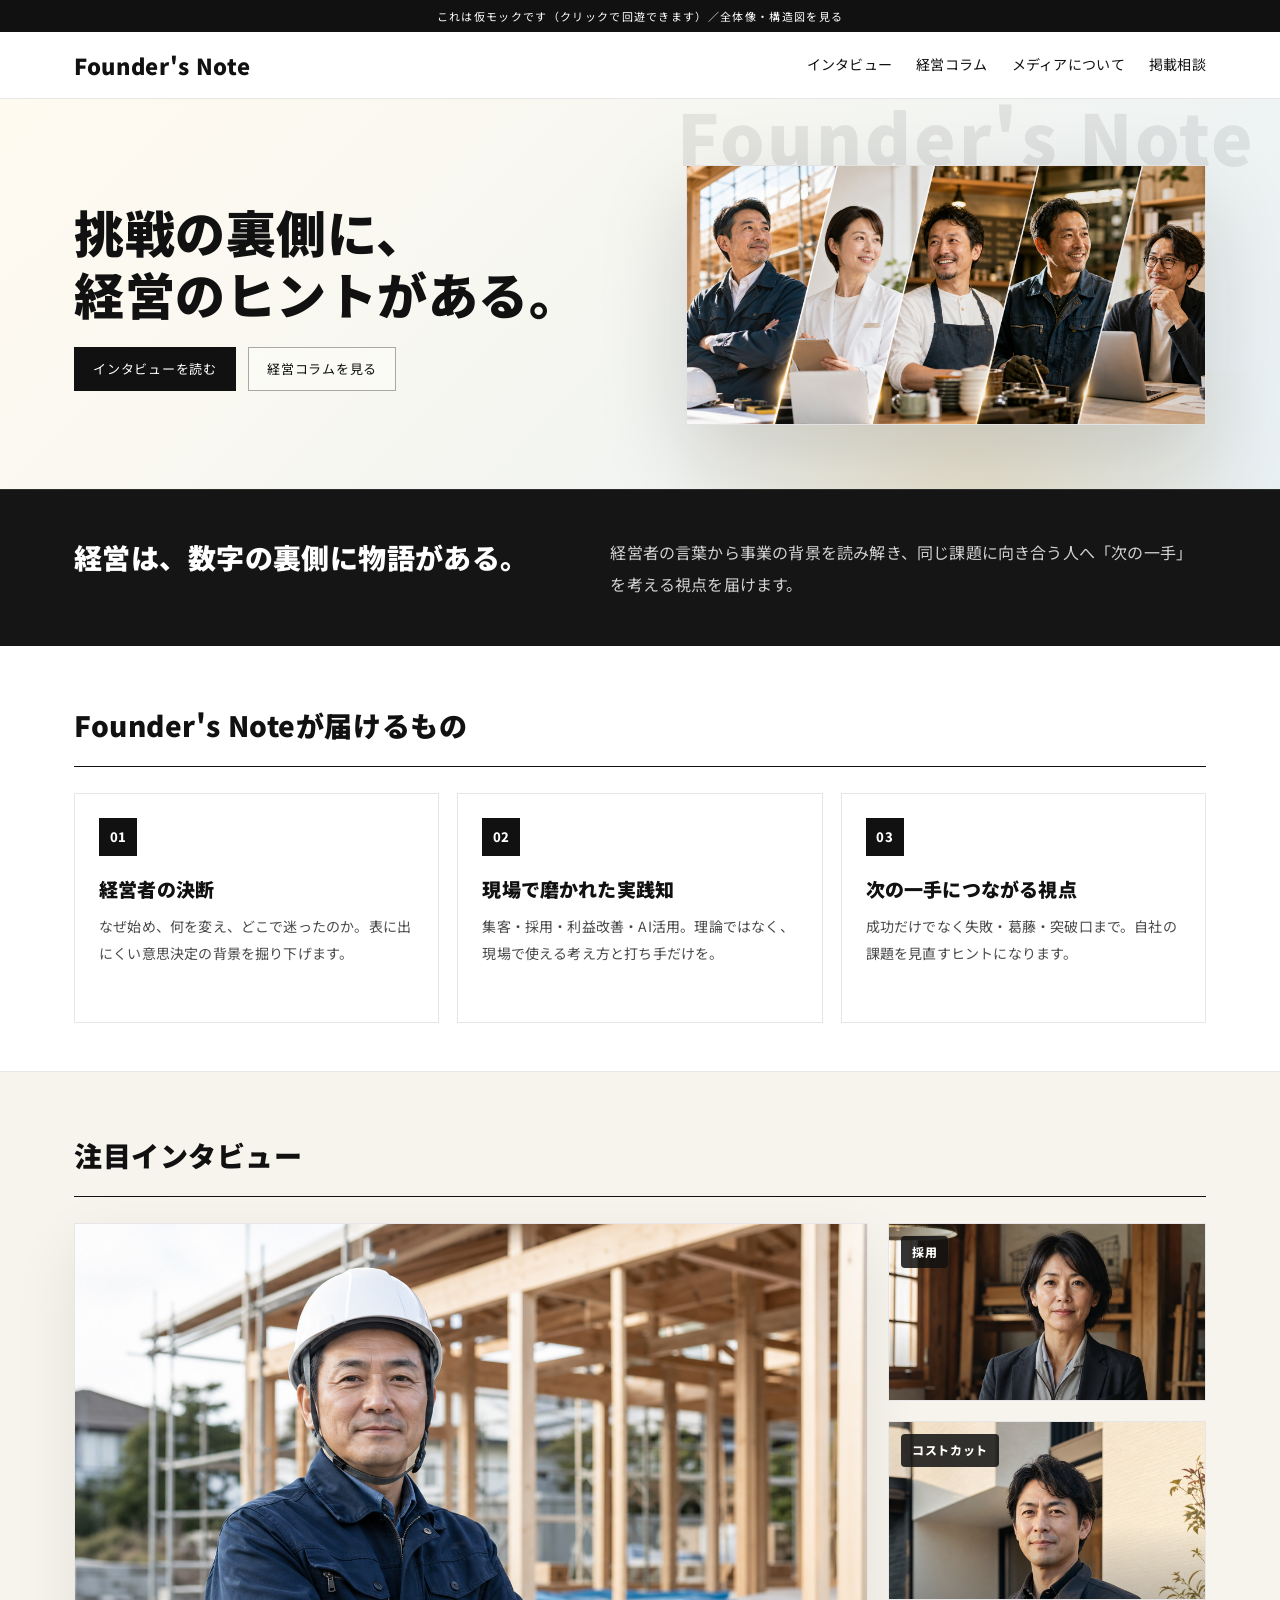
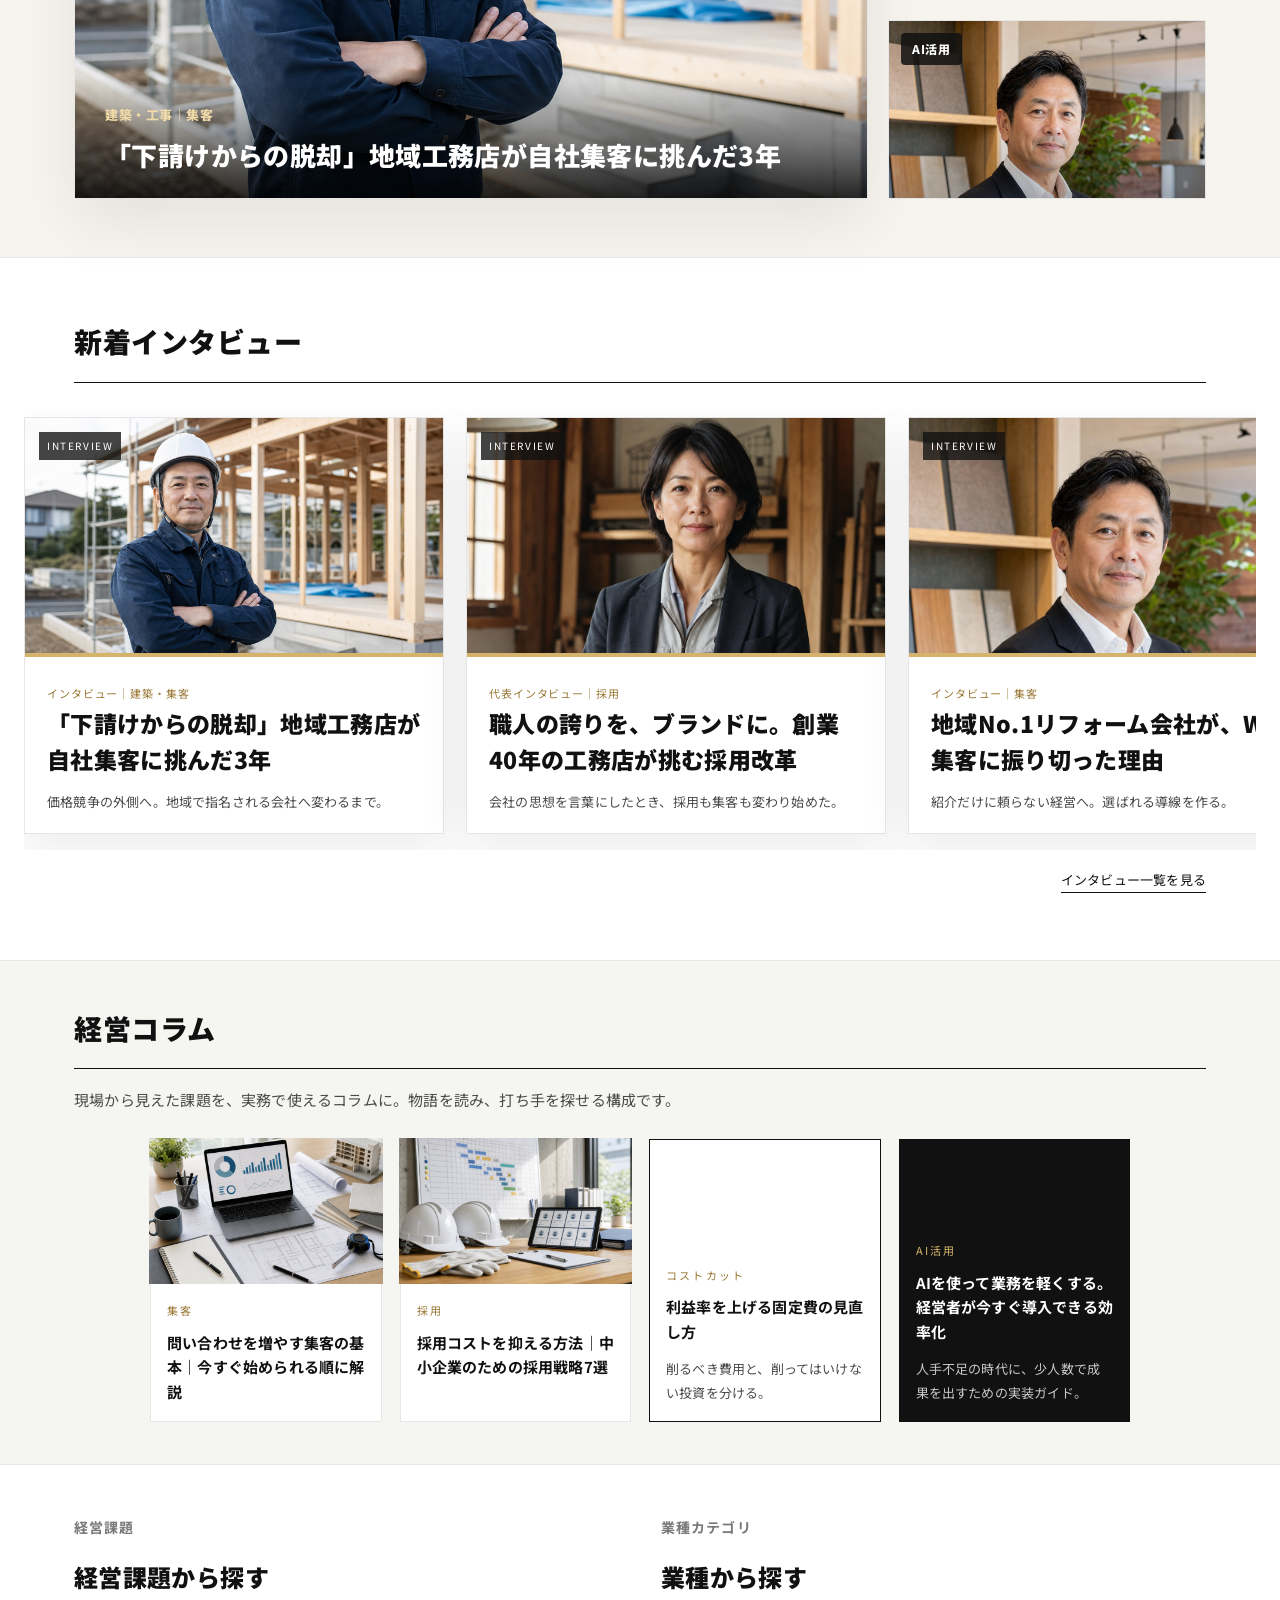
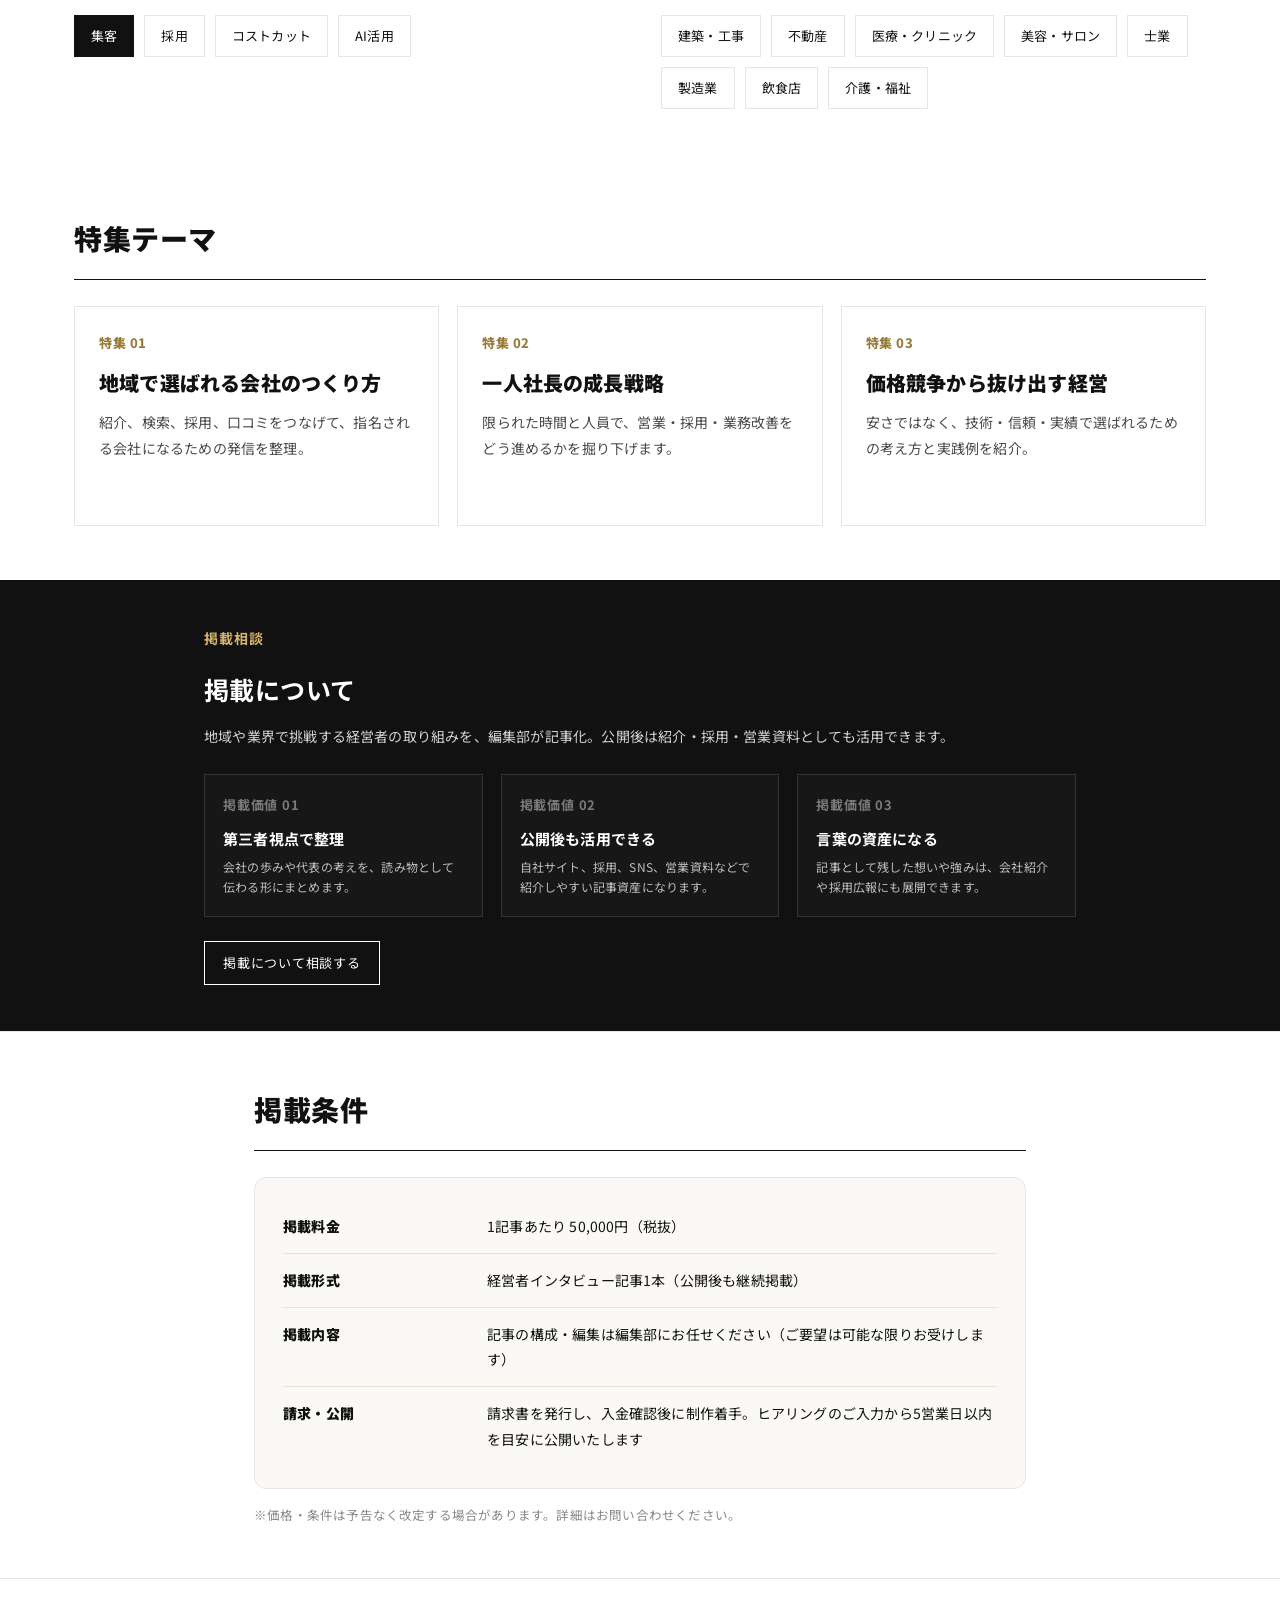
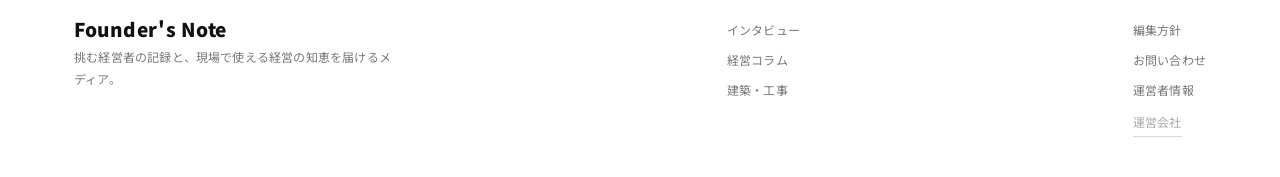
==== index.html @ 9c91f3ee "ヒーロー: 破綻しない安定サイズに調整（画像520px/見出し50px・2行固定・はみ出しなし） Co-Authored-By: Claude Opus 4.8 <noreply@anthropic." ====
﻿<!DOCTYPE html>
<html lang="ja">
<head>
<meta charset="UTF-8">
<meta name="viewport" content="width=device-width, initial-scale=1.0">
<title>Founder's Note｜挑む経営者の記録と、次の一手</title>
<link rel="stylesheet" href="style.css">
<link rel="preconnect" href="https://fonts.googleapis.com">
<link rel="preconnect" href="https://fonts.gstatic.com" crossorigin>
<link href="https://fonts.googleapis.com/css2?family=Noto+Sans+JP:wght@400;500;700;900&display=swap" rel="stylesheet">
<style>
/* === 2026-07 トップページ リニューアル：モダンゴシック化 === */
body{font-family:"Noto Sans JP","Hiragino Kaku Gothic ProN","Yu Gothic",Meiryo,sans-serif;letter-spacing:.012em}
.serif{font-family:"Noto Sans JP","Hiragino Kaku Gothic ProN",sans-serif !important;font-weight:900;letter-spacing:.015em}
.mag-hero:before{font-family:"Noto Sans JP",sans-serif;font-weight:900;left:auto;right:24px;top:2px;font-size:70px;color:rgba(17,17,17,.08)}
.hero-visual{min-height:0;aspect-ratio:2/1}
.hero-visual img{min-height:0;object-position:center center}
.mag-hero h1{font-weight:900;letter-spacing:.01em;word-break:keep-all;overflow-wrap:normal;line-break:strict}
@media(min-width:1081px){.mag-hero-grid{grid-template-columns:1.05fr .95fr;gap:38px;align-items:center}.mag-hero h1{font-size:50px}}
@media(max-width:1080px){.mag-hero-grid{grid-template-columns:1fr}.mag-hero h1{font-size:50px}}
@media(max-width:520px){.mag-hero h1{font-size:30px;max-width:none}}
.mag-hero-copy p{font-size:16px;line-height:1.9;max-width:540px}
.hero-quote{font-weight:700;font-size:20px}
.issue{font-weight:700;letter-spacing:.02em}
.sec-head.sharp h2{letter-spacing:.02em}
.value-card h3,.feature-main-card h3,.theme-grid h3,.mission-band h2{font-weight:900}
/* 新ロゴ（インライン・ゴシック） */
.fn-logo{display:flex;align-items:center;gap:11px;letter-spacing:0}
.fn-mark{display:inline-flex;align-items:center;justify-content:center;width:40px;height:40px;background:#111;color:#fff;font-weight:900;font-size:16px;letter-spacing:.02em;border-radius:10px}
.fn-word{font-weight:900;font-size:22px;letter-spacing:.03em;color:#111;line-height:1;white-space:nowrap}
.fn-word i{color:#c99a3a;font-style:normal}
.footer-logo .fn-mark{width:34px;height:34px;font-size:14px}
.footer-logo .fn-word{font-size:19px}
/* === 注目インタビュー：メイン（左・横長大）＋サムネ3枚（右・横長縦積み） === */
.feature-showcase{display:grid;grid-template-columns:2fr .8fr;gap:20px;align-items:stretch}
.feature-main-card{position:relative;display:block;grid-template-columns:none;height:auto;min-height:0;overflow:hidden;background:#000}
.feature-main-card img{position:absolute;inset:0;width:100%;height:100%;object-fit:cover;object-position:center 26%;transition:transform .4s}
.feature-main-card:hover img{transform:scale(1.03)}
.feature-main-card div{position:absolute;left:0;right:0;bottom:0;top:auto;display:block;padding:24px 30px;background:linear-gradient(180deg,rgba(0,0,0,0),rgba(0,0,0,.82));z-index:1}
.feature-main-card span{display:block;color:#f0d9a8;margin-bottom:8px}
.feature-main-card h3{color:#fff;font-size:26px;line-height:1.5;margin:0}
.feature-side{display:flex;flex-direction:column;gap:20px;height:auto;margin-top:0}
.feature-side a.side-thumb{position:relative;display:block;padding:0;min-height:0;aspect-ratio:16/9;background:#000;border:1px solid var(--line);overflow:hidden}
.feature-side a.side-thumb img{position:absolute;inset:0;width:100%;height:100%;object-fit:cover;object-position:center 14%;display:block;transition:transform .4s}
.feature-side a.side-thumb:hover img{transform:scale(1.05)}
.feature-side a.side-thumb span{position:absolute;left:12px;top:12px;margin:0;background:rgba(17,17,17,.85);color:#fff;font-size:12px;letter-spacing:.05em;padding:5px 11px;border-radius:4px;z-index:1}
.feature-side a.side-thumb:after{content:"";position:absolute;inset:0;background:linear-gradient(180deg,rgba(0,0,0,0) 58%,rgba(0,0,0,.24))}
@media(max-width:820px){
 .feature-showcase{grid-template-columns:1fr;gap:16px}
 .feature-main-card{aspect-ratio:16/9}
 .feature-side{flex-direction:row}
 .feature-side a.side-thumb{flex:1}
}
@media(max-width:520px){
 .feature-side{flex-direction:column}
}
/* 掲載条件セクション */
.terms-section{background:#fff;border-top:1px solid var(--line);padding:52px 0}
.terms-section .wrap{max-width:820px}
.terms-box{border:1px solid var(--line);background:#faf9f6;border-radius:12px;padding:22px 28px}
.terms-box ul{margin:0;padding:0;list-style:none}
.terms-box li{display:grid;grid-template-columns:190px 1fr;gap:14px;padding:14px 0;border-bottom:1px solid #eae4d8;font-size:14px;line-height:1.8}
.terms-box li:last-child{border-bottom:0}
.terms-box li b{font-weight:900}
.terms-note{font-size:12.5px;color:#888;margin-top:14px}
@media(max-width:560px){.terms-box li{grid-template-columns:1fr;gap:2px}}
</style>
</head>
<body>
<a class="mock-flag" href="overview.html">これは仮モックです（クリックで回遊できます）／全体像・構造図を見る</a>
<header class="site editorial-header"><div class="wrap nav">
  <a class="logo brand-logo fn-logo" href="index.html"><span class="fn-word">Founder's&nbsp;Note</span></a>
  <nav class="menu">
    <a href="interview.html">インタビュー</a>
    <a href="column.html">経営コラム</a>
    <a href="#mission">メディアについて</a>
    <a href="#cta">掲載相談</a>
  </nav>
</div></header>

<main>
  <section class="mag-hero">
    <div class="wrap mag-hero-grid">
      <div class="mag-hero-copy">
        <h1 class="serif">挑戦の裏側に、<br>経営のヒントがある。</h1>
        <div class="hero-actions">
          <a class="btn fill" href="interview.html">インタビューを読む</a>
          <a class="btn ghost" href="column.html">経営コラムを見る</a>
        </div>
      </div>
      <div class="hero-visual">
        <img src="assets/hero-owners-collage.png" alt="複数の中小企業経営者と働く人が並ぶファーストビュー">
      </div>
    </div>
  </section>

  <section class="mission-band" id="mission">
    <div class="wrap mission-grid">
      <div>
        <h2 class="serif">経営は、数字の裏側に物語がある。</h2>
      </div>
      <p>経営者の言葉から事業の背景を読み解き、同じ課題に向き合う人へ「次の一手」を考える視点を届けます。</p>
    </div>
  </section>

  <section class="editorial-values-section"><div class="wrap">
    <div class="sec-head sharp"><h2 class="serif">Founder's Noteが届けるもの</h2></div>
    <div class="value-grid">
      <div class="value-card">
        <span>01</span>
        <h3>経営者の決断</h3>
        <p>なぜ始め、何を変え、どこで迷ったのか。表に出にくい意思決定の背景を掘り下げます。</p>
      </div>
      <div class="value-card">
        <span>02</span>
        <h3>現場で磨かれた実践知</h3>
        <p>集客・採用・利益改善・AI活用。理論ではなく、現場で使える考え方と打ち手だけを。</p>
      </div>
      <div class="value-card">
        <span>03</span>
        <h3>次の一手につながる視点</h3>
        <p>成功だけでなく失敗・葛藤・突破口まで。自社の課題を見直すヒントになります。</p>
      </div>
    </div>
  </div></section>

  <section class="feature-section"><div class="wrap">
    <div class="sec-head sharp"><h2 class="serif">注目インタビュー</h2></div>
    <div class="feature-showcase">
      <a class="feature-main-card" href="interview.html">
        <img src="assets/hero-construction-owner.png" alt="建築会社の経営者インタビュー">
        <div>
          <span>建築・工事｜集客</span>
          <h3 class="serif">「下請けからの脱却」地域工務店が自社集客に挑んだ3年</h3>
        </div>
      </a>
      <div class="feature-side">
        <a class="side-thumb" href="interview.html"><img src="assets/interview-builder-owner.png" alt="採用インタビュー"><span>採用</span></a>
        <a class="side-thumb" href="interview.html"><img src="assets/interview-paint-owner.png" alt="コストカットインタビュー"><span>コストカット</span></a>
        <a class="side-thumb" href="interview.html"><img src="assets/interview-renovation-owner.png" alt="AI活用インタビュー"><span>AI活用</span></a>
      </div>
    </div>
  </div></section>

  <section class="interview-slider-section"><div class="wrap">
    <div class="sec-head sharp"><h2 class="serif">新着インタビュー</h2></div>
    <div class="interview-marquee" aria-label="経営者インタビューの自動スライダー">
      <div class="interview-track">
        <a class="interview-slide" href="interview.html">
          <img src="assets/hero-construction-owner.png" alt="建設会社経営者のポートレート">
          <div><span>インタビュー｜建築・集客</span><h3 class="serif">「下請けからの脱却」地域工務店が自社集客に挑んだ3年</h3><p>価格競争の外側へ。地域で指名される会社へ変わるまで。</p></div>
        </a>
        <a class="interview-slide" href="interview.html">
          <img src="assets/interview-builder-owner.png" alt="工務店経営者のポートレート">
          <div><span>代表インタビュー｜採用</span><h3 class="serif">職人の誇りを、ブランドに。創業40年の工務店が挑む採用改革</h3><p>会社の思想を言葉にしたとき、採用も集客も変わり始めた。</p></div>
        </a>
        <a class="interview-slide" href="interview.html">
          <img src="assets/interview-renovation-owner.png" alt="リフォーム会社経営者のポートレート">
          <div><span>インタビュー｜集客</span><h3 class="serif">地域No.1リフォーム会社が、Web集客に振り切った理由</h3><p>紹介だけに頼らない経営へ。選ばれる導線を作る。</p></div>
        </a>
        <a class="interview-slide" href="interview.html">
          <img src="assets/interview-paint-owner.png" alt="塗装会社経営者のポートレート">
          <div><span>代表インタビュー｜コストカット</span><h3 class="serif">「価格競争から降りる」塗装会社の高単価戦略</h3><p>安さではなく、信頼と技術で選ばれる会社へ。</p></div>
        </a>
        <a class="interview-slide" href="interview.html">
          <img src="assets/hero-construction-owner.png" alt="建設会社経営者のポートレート">
          <div><span>インタビュー｜建築・集客</span><h3 class="serif">「下請けからの脱却」地域工務店が自社集客に挑んだ3年</h3><p>価格競争の外側へ。地域で指名される会社へ変わるまで。</p></div>
        </a>
        <a class="interview-slide" href="interview.html">
          <img src="assets/interview-builder-owner.png" alt="工務店経営者のポートレート">
          <div><span>代表インタビュー｜採用</span><h3 class="serif">職人の誇りを、ブランドに。創業40年の工務店が挑む採用改革</h3><p>会社の思想を言葉にしたとき、採用も集客も変わり始めた。</p></div>
        </a>
        <a class="interview-slide" href="interview.html">
          <img src="assets/interview-renovation-owner.png" alt="リフォーム会社経営者のポートレート">
          <div><span>インタビュー｜集客</span><h3 class="serif">地域No.1リフォーム会社が、Web集客に振り切った理由</h3><p>紹介だけに頼らない経営へ。選ばれる導線を作る。</p></div>
        </a>
        <a class="interview-slide" href="interview.html">
          <img src="assets/interview-paint-owner.png" alt="塗装会社経営者のポートレート">
          <div><span>代表インタビュー｜コストカット</span><h3 class="serif">「価格競争から降りる」塗装会社の高単価戦略</h3><p>安さではなく、信頼と技術で選ばれる会社へ。</p></div>
        </a>
      </div>
    </div>
    <div class="slider-note"><a href="category-kenchiku.html">インタビュー一覧を見る</a></div>
  </div></section>

  <section class="knowledge-section"><div class="wrap">
    <div class="sec-head sharp"><h2 class="serif">経営コラム</h2></div>
    <p class="section-lead">現場から見えた課題を、実務で使えるコラムに。物語を読み、打ち手を探せる構成です。</p>
    <div class="knowledge-grid compact">
      <a class="knowledge-card" href="category-shukyaku.html">
        <div class="ph light"><img src="assets/thumb-marketing-strategy.png" alt="集客戦略を整理するデスク風景"></div>
        <span>集客</span>
        <h3>問い合わせを増やす集客の基本｜今すぐ始められる順に解説</h3>
      </a>
      <a class="knowledge-card" href="category-saiyo.html">
        <div class="ph light"><img src="assets/thumb-recruitment.png" alt="採用計画を示す資料"></div>
        <span>採用</span>
        <h3>採用コストを抑える方法｜中小企業のための採用戦略7選</h3>
      </a>
      <a class="knowledge-card outline" href="category-costcut.html">
        <span>コストカット</span>
        <h3>利益率を上げる固定費の見直し方</h3>
        <p>削るべき費用と、削ってはいけない投資を分ける。</p>
      </a>
      <a class="knowledge-card dark" href="category-ai.html">
        <span>AI活用</span>
        <h3>AIを使って業務を軽くする。経営者が今すぐ導入できる効率化</h3>
        <p>人手不足の時代に、少人数で成果を出すための実装ガイド。</p>
      </a>
    </div>
  </div></section>

  <section class="directory-section"><div class="wrap directory-grid">
    <div>
      <div class="kicker">経営課題</div>
      <h2 class="serif">経営課題から探す</h2>
      <div class="cats editorial-cats">
        <a class="on" href="category-shukyaku.html">集客</a>
        <a href="category-saiyo.html">採用</a>
        <a href="category-costcut.html">コストカット</a>
        <a href="category-ai.html">AI活用</a>
      </div>
    </div>
    <div>
      <div class="kicker">業種カテゴリ</div>
      <h2 class="serif">業種から探す</h2>
      <div class="cats editorial-cats">
        <a href="category-kenchiku.html">建築・工事</a>
        <a href="index.html">不動産</a>
        <a href="index.html">医療・クリニック</a>
        <a href="index.html">美容・サロン</a>
        <a href="index.html">士業</a>
        <a href="index.html">製造業</a>
        <a href="index.html">飲食店</a>
        <a href="index.html">介護・福祉</a>
      </div>
    </div>
  </div></section>

  <section class="latest-section"><div class="wrap">
    <div class="sec-head sharp"><h2 class="serif">特集テーマ</h2></div>
    <div class="theme-grid">
      <a href="column.html"><span>特集 01</span><h3>地域で選ばれる会社のつくり方</h3><p>紹介、検索、採用、口コミをつなげて、指名される会社になるための発信を整理。</p></a>
      <a href="column.html"><span>特集 02</span><h3>一人社長の成長戦略</h3><p>限られた時間と人員で、営業・採用・業務改善をどう進めるかを掘り下げます。</p></a>
      <a href="column.html"><span>特集 03</span><h3>価格競争から抜け出す経営</h3><p>安さではなく、技術・信頼・実績で選ばれるための考え方と実践例を紹介。</p></a>
    </div>
  </div></section>

  <section class="cta editorial-cta elevated" id="cta"><div class="wrap">
    <div class="kicker">掲載相談</div>
    <h3 class="serif">掲載について</h3>
    <p>地域や業界で挑戦する経営者の取り組みを、編集部が記事化。公開後は紹介・採用・営業資料としても活用できます。</p>
    <div class="merits">
      <div class="merit"><div class="n">掲載価値 01</div><div class="h">第三者視点で整理</div><div class="d">会社の歩みや代表の考えを、読み物として伝わる形にまとめます。</div></div>
      <div class="merit"><div class="n">掲載価値 02</div><div class="h">公開後も活用できる</div><div class="d">自社サイト、採用、SNS、営業資料などで紹介しやすい記事資産になります。</div></div>
      <div class="merit"><div class="n">掲載価値 03</div><div class="h">言葉の資産になる</div><div class="d">記事として残した想いや強みは、会社紹介や採用広報にも展開できます。</div></div>
    </div>
    <a class="btn" href="#">掲載について相談する</a>
  </div></section>

  <section class="terms-section"><div class="wrap">
    <div class="sec-head sharp"><h2 class="serif">掲載条件</h2></div>
    <div class="terms-box"><ul>
      <li><b>掲載料金</b><span>1記事あたり 50,000円（税抜）</span></li>
      <li><b>掲載形式</b><span>経営者インタビュー記事1本（公開後も継続掲載）</span></li>
      <li><b>掲載内容</b><span>記事の構成・編集は編集部にお任せください（ご要望は可能な限りお受けします）</span></li>
      <li><b>請求・公開</b><span>請求書を発行し、入金確認後に制作着手。ヒアリングのご入力から5営業日以内を目安に公開いたします</span></li>
    </ul></div>
    <p class="terms-note">※価格・条件は予告なく改定する場合があります。詳細はお問い合わせください。</p>
  </div></section>
</main>

<footer class="site"><div class="wrap foot">
  <div><div class="footer-logo fn-logo"><span class="fn-word">Founder's&nbsp;Note</span></div>
    <p style="margin-top:8px;max-width:320px">挑む経営者の記録と、現場で使える経営の知恵を届けるメディア。</p></div>
  <div><a href="interview.html">インタビュー</a><a href="column.html">経営コラム</a><a href="category-kenchiku.html">建築・工事</a></div>
  <div><a href="#">編集方針</a><a href="contact.html">お問い合わせ</a><a href="operator.html">運営者情報</a>
    <details class="operator"><summary>運営会社</summary><p>株式会社プロパゲート</p></details></div>
</div></footer>
</body>
</html>
---- style.css ----
﻿@import url('https://fonts.googleapis.com/css2?family=Noto+Sans+JP:wght@400;500;700;900&display=swap');
:root{
  --ink:#111111; --sub:#4a4a4a; --gray:#7a7a7a; --line:#e6e6e6;
  --paper:#ffffff; --soft:#f6f6f4; --dark:#0e0e0e; --max:1180px;
}
*{box-sizing:border-box;margin:0;padding:0}
html{scroll-behavior:smooth}
body{font-family:"Noto Sans JP",-apple-system,"Hiragino Kaku Gothic ProN","Yu Gothic",Meiryo,sans-serif;color:var(--ink);background:var(--paper);line-height:1.85;font-size:16px;-webkit-font-smoothing:antialiased;overflow-x:hidden}
.serif{font-family:"Noto Sans JP","Hiragino Kaku Gothic ProN","Yu Gothic",sans-serif;font-weight:900;letter-spacing:.01em}
h1,h2,h3,p,b{overflow-wrap:break-word;word-break:normal;line-break:strict}
a{color:inherit;text-decoration:none}
img{max-width:100%}
.sp-br{display:none}
.wrap{max-width:var(--max);margin:0 auto;padding:0 24px}

.mock-flag{display:block;background:#111;color:#fff;font-size:11px;letter-spacing:.12em;padding:6px 14px;text-align:center}
.mock-flag:hover{background:#000}

header.site{border-bottom:1px solid var(--line);position:sticky;top:0;background:rgba(255,255,255,.96);backdrop-filter:blur(6px);z-index:50}
.nav{display:flex;align-items:center;justify-content:space-between;height:66px}
.logo{font-weight:800;font-size:22px;letter-spacing:.04em}
.logo small{display:block;font-size:11px;letter-spacing:.12em;color:var(--gray);font-weight:500;margin-top:1px}
.brand-logo{display:flex;flex-direction:row;align-items:center;gap:12px;letter-spacing:0}
.brand-logo img{display:block;width:260px;height:54px;object-fit:contain;object-position:left center;background:#fff}
.footer-logo img{display:block;width:220px;height:auto;object-fit:contain;background:#fff;margin-bottom:8px}
.fn-logo{display:flex;align-items:center;gap:11px;letter-spacing:0}
.fn-word{font-weight:900;font-size:22px;letter-spacing:.03em;color:#111;line-height:1;white-space:nowrap}
.footer-logo.fn-logo{margin-bottom:8px}
.footer-logo .fn-word{font-size:19px}
.operator{margin-top:10px;color:#aaa}
.operator summary{cursor:pointer;list-style:none;border-bottom:1px solid rgba(170,170,170,.45);display:inline-block;padding-bottom:2px}
.operator summary::-webkit-details-marker{display:none}
.operator p{margin-top:8px;color:#aaa}
.menu{display:flex;gap:24px;font-size:14px;letter-spacing:.02em}
.menu a:hover{color:var(--gray)}
.btn{display:inline-block;border:1px solid var(--ink);padding:9px 18px;font-size:13px;letter-spacing:.06em;transition:.2s;cursor:pointer}
.btn:hover{background:var(--ink);color:#fff}
.btn.fill{background:var(--ink);color:#fff}
.btn.fill:hover{background:#000}

.ph{position:relative;background:linear-gradient(135deg,#2a2a2a,#070707);color:#cfcfcf;display:flex;align-items:center;justify-content:center;font-size:12px;letter-spacing:.2em;overflow:hidden}
.ph.light{background:linear-gradient(135deg,#eceae6,#d6d4cf);color:#8a8a8a}
.ph img{width:100%;height:100%;display:block;object-fit:cover;filter:saturate(.96) contrast(1.02);transition:transform .35s ease,filter .35s ease}
.iv-card:hover .ph img,.col-row:hover .ph img{transform:scale(1.035);filter:saturate(1.02) contrast(1.04)}
.hero-photo:after,.category-photo:after{content:"";position:absolute;inset:0;background:linear-gradient(180deg,rgba(0,0,0,0) 56%,rgba(0,0,0,.16))}
.ph span{opacity:.75;padding:8px;text-align:center}

.hero{padding:48px 0 26px}
.hero .lead{display:grid;grid-template-columns:1.15fr .85fr;gap:38px;align-items:center}
.hero .ph{aspect-ratio:16/10;width:100%}
.kicker{font-size:14px;letter-spacing:.08em;color:var(--gray);margin-bottom:14px;font-weight:700}
.hero h1{font-size:33px;line-height:1.5;font-weight:700;margin:10px 0 16px}
.hero .meta{font-size:13px;color:var(--sub);letter-spacing:.05em}

section{padding:42px 0}
.sec-head{display:flex;align-items:baseline;justify-content:space-between;border-bottom:2px solid var(--ink);padding-bottom:10px;margin-bottom:26px}
.sec-head h2{font-size:22px;letter-spacing:.1em}
.sec-head .en{font-size:14px;letter-spacing:.04em;color:var(--gray);font-weight:700}
.tag{display:inline-block;font-size:11px;letter-spacing:.14em;border:1px solid var(--ink);padding:3px 10px}
.tag.iv{background:var(--ink);color:#fff}

.iv-grid{display:grid;grid-template-columns:repeat(3,1fr);gap:24px}
.iv-card .ph{aspect-ratio:3/4}
.iv-card .t{font-size:17px;line-height:1.55;margin:14px 0 8px;font-weight:700}
.iv-card .c{font-size:12px;color:var(--gray);letter-spacing:.05em}

.col-list{display:flex;flex-direction:column;border-top:1px solid var(--line)}
.col-row{display:grid;grid-template-columns:128px 1fr auto;gap:20px;align-items:center;padding:17px 0;border-bottom:1px solid var(--line)}
.col-row:hover{background:var(--soft)}
.col-row .ph{aspect-ratio:16/10}
.col-row .t{font-size:16px;font-weight:600;line-height:1.55}
.col-row .m{font-size:12px;color:var(--gray);margin-top:5px}
.col-row .rt{font-size:12px;color:var(--gray);white-space:nowrap}

.cats{display:flex;gap:10px;flex-wrap:wrap}
.cats a{border:1px solid var(--line);padding:8px 16px;font-size:13px}
.cats a.on,.cats a:hover{background:var(--ink);color:#fff;border-color:var(--ink)}

.category-hero{padding:40px 0 18px}
.category-lead{display:grid;grid-template-columns:.9fr 1.1fr;gap:36px;align-items:center}
.category-lead h1{font-size:34px;line-height:1.35}
.category-lead p{color:var(--sub);font-size:14px;margin:8px 0 18px;max-width:520px}
.category-photo{aspect-ratio:16/8.5}

.cta{background:var(--dark);color:#fff;padding:56px 0;text-align:center}
.cta h3{font-size:27px;margin-bottom:14px;font-weight:700}
.cta p{color:#c7c7c7;font-size:14px;margin-bottom:26px}
.cta .btn{border-color:#fff;color:#fff}
.cta .btn:hover{background:#fff;color:#111}
.merits{display:grid;grid-template-columns:repeat(3,1fr);gap:18px;max-width:840px;margin:0 auto 28px;text-align:left}
.merit{border:1px solid #333;padding:18px}
.merit .n{font-size:13px;letter-spacing:.06em;color:#9a9a9a;font-weight:700}
.merit .h{font-size:15px;font-weight:700;margin:8px 0 4px}
.merit .d{font-size:12px;color:#bdbdbd;line-height:1.7}
.editorial-cta{background:var(--soft);color:var(--ink);text-align:left;border-top:1px solid var(--line);border-bottom:1px solid var(--line);padding:46px 0}
.editorial-cta .wrap{max-width:920px}
.editorial-cta .kicker{color:var(--gray)}
.editorial-cta h3{font-size:25px;margin-bottom:12px}
.editorial-cta p{color:var(--sub);max-width:760px;margin-bottom:24px}
.editorial-cta .btn{border-color:var(--ink);color:var(--ink)}
.editorial-cta .btn:hover{background:var(--ink);color:#fff}
.editorial-cta .merits{max-width:none;margin:0 0 24px}
.editorial-cta .merit{background:#fff;border-color:var(--line)}
.editorial-cta .merit .n{color:var(--gray)}
.editorial-cta .merit .d{color:var(--sub)}

.article{max-width:960px;margin:0 auto;padding:42px 24px}
.article .crumbs{font-size:12px;color:var(--gray);margin-bottom:14px}
.article .hero-img{aspect-ratio:16/9;margin:22px 0}
.article h1{font-size:28px;line-height:1.5;font-weight:700;margin-bottom:18px;white-space:normal;overflow-wrap:anywhere}
.article h2{font-size:21px;margin:36px 0 14px;border-left:4px solid var(--ink);padding-left:13px}
.article p{margin:16px 0;color:#222}
.article > p:not(.article-lead),.article h2,.pull,.insight-box,.qa-block,.article-takeaway,.company-box,.inline-cta,.article-chart{max-width:760px}
.interview-block{max-width:760px;margin:14px 0 22px}
.interview-block p{margin:15px 0}
.interview-block .question{font-weight:800;color:#111;border-left:3px solid #d6b36a;padding-left:12px;margin-top:20px}
.interview-block strong{font-weight:800}
.article-lead{max-width:760px;font-size:17px;line-height:2.05;color:#1c1c1c;border-top:1px solid var(--ink);padding:22px 0 0;margin:20px 0 18px}
.byline{font-size:13px;color:var(--sub);border-bottom:1px solid var(--line);padding-bottom:16px;max-width:760px}
.pull{font-family:"Noto Sans JP","Hiragino Kaku Gothic ProN",sans-serif;font-weight:700;font-size:23px;line-height:1.75;border-top:1px solid var(--ink);border-bottom:1px solid var(--ink);padding:24px 0;margin:30px 0}
.company-box{background:var(--soft);padding:22px;font-size:13px;line-height:1.95;margin:26px 0}
.company-box .lbl{font-size:11px;letter-spacing:.16em;color:var(--gray);display:block;margin-bottom:8px}
.company-box a{text-decoration:underline}
.toc{background:var(--soft);padding:18px 24px;font-size:14px;margin:20px 0}
.toc b{display:block;margin-bottom:8px;letter-spacing:.08em}
.toc li{margin-left:20px}
.article-simple-points{max-width:760px;border-top:1px solid var(--line);border-bottom:1px solid var(--line);padding:18px 0;margin:18px 0 34px;font-size:14px}
.article-simple-points b{display:block;letter-spacing:.08em;margin-bottom:8px}
.article-simple-points ul{display:grid;gap:6px}
.article-simple-points li{margin-left:20px;color:#333}
.data-box{border:1px solid var(--ink);padding:20px;margin:24px 0;font-size:14px;background:#fafafa}
.data-box .dl{font-size:11px;letter-spacing:.16em;color:var(--gray);margin-bottom:8px}
.data-box .src{font-size:11px;color:var(--gray);margin-top:10px}
.article-figure{margin:24px 0 28px}
.article-figure img{width:100%;display:block;object-fit:cover;background:#eee}
.article-figure.hero-img img{aspect-ratio:16/9}
.article-figure.wide img{aspect-ratio:16/9;object-position:center 22%}
.article-figure.split{display:grid;grid-template-columns:1fr 1fr;gap:14px}
.article-figure.split img{aspect-ratio:4/3;object-position:center 28%}
.article-figure.split img.crop-person{object-position:left 35%;filter:saturate(.92) contrast(1.05)}
.article-figure.split img.crop-site{object-position:right 40%;filter:saturate(.88) contrast(1.02)}
.article-figure.split figcaption{grid-column:1 / -1}
.article-figure figcaption{font-size:12px;color:var(--gray);line-height:1.8;border-bottom:1px solid var(--line);padding:9px 0 0}
.article-chart{border:1px solid var(--line);background:#fffdf8;padding:24px;margin:28px 0 34px}
.article-chart span{display:block;font-size:11px;letter-spacing:.16em;color:#9b7a38;font-weight:800;margin-bottom:10px}
.article-chart strong{display:block;font-size:22px;line-height:1.55;margin-bottom:8px}
.article-chart p{font-size:13px;line-height:1.85;color:var(--sub);margin:0 0 18px}
.simple-bars{display:grid;gap:12px;border-top:1px solid var(--line);padding-top:18px}
.simple-bars div{display:grid;grid-template-columns:72px 1fr 60px;gap:12px;align-items:center}
.simple-bars b,.simple-bars em{font-size:12px;font-style:normal;white-space:nowrap}
.simple-bars i{display:block;height:12px;background:#d6b36a;min-width:24px}
.simple-flow{max-width:760px;display:grid;grid-template-columns:repeat(3,1fr);gap:12px;margin:24px 0 28px}
.simple-flow div{border:1px solid var(--line);background:#fff;padding:18px}
.simple-flow span{display:block;font-size:11px;letter-spacing:.16em;color:#9b7a38;font-weight:800;margin-bottom:10px}
.simple-flow b{display:block;font-size:18px;margin-bottom:6px}
.simple-flow p{font-size:13px;color:var(--sub);line-height:1.8;margin:0}
.foreign-note{max-width:760px;border-left:4px solid #d6b36a;background:#fffdf8;padding:18px 20px;margin:22px 0}
.foreign-note span{display:block;font-size:11px;letter-spacing:.12em;color:#9b7a38;font-weight:800;margin-bottom:8px}
.foreign-note p{font-size:14px;line-height:1.9;margin:0 0 8px}
.foreign-note a{font-size:12px;text-decoration:underline;color:var(--sub)}
.simple-table{max-width:760px;border-top:1px solid var(--ink);border-bottom:1px solid var(--line);margin:24px 0 28px;font-size:13px}
.simple-table div{display:grid;grid-template-columns:1fr 1.35fr 1.35fr;gap:16px;border-bottom:1px solid var(--line);padding:11px 0}
.simple-table div:first-child{font-weight:800}
.simple-table div:last-child{border-bottom:0}
.simple-table span{color:#333}
.link-diagram{max-width:760px;display:grid;grid-template-columns:1.2fr repeat(4,1fr);gap:10px;margin:22px 0}
.link-diagram div{border:1px solid var(--line);background:#fff;padding:14px 10px;text-align:center;font-size:13px;line-height:1.55}
.link-diagram .hub{background:#111;color:#fff}
.internal-links{max-width:760px;border:1px solid var(--line);padding:18px 20px;margin:24px 0}
.internal-links b{display:block;margin-bottom:10px;font-size:14px}
.internal-links a{display:block;font-size:14px;border-top:1px solid var(--line);padding:10px 0}
.internal-links a:last-child{padding-bottom:0}
.article-meta-grid{display:grid;grid-template-columns:.9fr 1.1fr;gap:16px;margin:24px 0}
.profile-card,.article-summary,.insight-box,.article-takeaway{border:1px solid var(--line);background:#fff;padding:20px}
.profile-card span,.insight-box span,.article-takeaway span{display:block;font-size:11px;letter-spacing:.16em;color:#9b7a38;font-weight:800;margin-bottom:10px}
.profile-card strong{display:block;font-size:21px;margin-bottom:8px}
.profile-card p,.insight-box p{font-size:13px;line-height:1.9;color:var(--sub);margin:0}
.article-summary{background:#111;color:#fff;border-color:#111}
.article-summary b{display:block;font-size:14px;letter-spacing:.1em;margin-bottom:10px}
.article-summary li{margin-left:18px;font-size:13px;line-height:1.9;color:#dedede}
.turning-points{display:grid;grid-template-columns:repeat(3,1fr);gap:12px;margin:26px 0 34px}
.turning-points div{background:#f7f4ed;border:1px solid var(--line);padding:18px;min-height:180px}
.turning-points span{display:block;font-size:11px;letter-spacing:.16em;color:#9b7a38;font-weight:800;margin-bottom:12px}
.turning-points b{display:block;font-size:17px;margin-bottom:8px}
.turning-points p{font-size:13px;line-height:1.8;color:var(--sub);margin:0}
.insight-box{border-left:5px solid #d6b36a;margin:26px 0;background:#fffdf8}
.insight-box b{display:block;font-size:17px;margin-bottom:6px}
.qa-block{margin:34px 0;padding:28px;background:#f6f6f4;border-top:1px solid var(--ink);border-bottom:1px solid var(--ink)}
.qa-block h2{margin-top:0}
.qa-item{background:#fff;border:1px solid var(--line);padding:22px;margin-top:14px}
.qa-item span{display:inline-flex;align-items:center;justify-content:center;width:38px;height:38px;background:#111;color:#fff;font-weight:800;font-size:12px;margin-bottom:12px}
.qa-item h3{font-size:18px;line-height:1.6;margin-bottom:8px}
.qa-item p{font-size:14px;line-height:1.95;margin:0}
.article-takeaway{background:#111;color:#fff;border-color:#111;margin:28px 0}
.article-takeaway li{margin-left:20px;color:#e5e5e5;font-size:14px;line-height:2}

.inline-cta{border:1px solid var(--ink);padding:24px;margin:30px 0;text-align:center}
.inline-cta h4{font-size:18px;margin-bottom:10px}
.inline-cta p{font-size:13px;color:var(--sub);margin-bottom:16px}

footer.site{border-top:1px solid var(--line);padding:40px 0;font-size:12px;color:var(--gray)}
.foot{display:flex;justify-content:space-between;flex-wrap:wrap;gap:22px}
.foot a{display:block;margin-bottom:8px}
.foot a:hover{color:var(--ink)}

.ovwrap{max-width:1000px;margin:0 auto;padding:40px 24px}
.ovwrap h1{font-size:26px;margin-bottom:4px}
.ovwrap .desc{color:var(--sub);font-size:14px;margin-bottom:8px}
.svgbox{border:1px solid var(--line);padding:20px;margin:22px 0;overflow-x:auto;background:#fff}
.svgbox h3{font-size:16px;letter-spacing:.08em;margin-bottom:14px}

header.site.editorial-header{background:rgba(255,255,255,.96);border-bottom:1px solid var(--line)}
.editorial-header .logo,.editorial-header .menu a{color:#111}
.editorial-header .logo small{color:#686868}
.editorial-header .btn.fill{background:#111;color:#fff;border-color:#111}
.editorial-header .btn.fill:hover{background:#d6b36a;border-color:#d6b36a}

.mag-hero{background:linear-gradient(135deg,#fffaf0 0%,#f7f7f1 42%,#e8f0f4 100%);color:#111;padding:66px 0 64px;position:relative;overflow:hidden}
.mag-hero:before{content:"Founder's Note";position:absolute;right:-28px;top:18px;font-size:96px;line-height:1;font-weight:900;letter-spacing:.04em;color:rgba(17,17,17,.045);white-space:nowrap}
.mag-hero:after{content:"";position:absolute;inset:auto -10% -38% 42%;height:68%;background:radial-gradient(circle,rgba(214,179,106,.28),rgba(214,179,106,0) 68%)}
.mag-hero-grid{display:grid;grid-template-columns:.62fr 1.38fr;gap:34px;align-items:center;position:relative;z-index:1}
.mag-hero-copy,.cover-story,.mission-grid > *,.feature-layout > *,.directory-grid > *,.lead-card-body{min-width:0}
.issue{display:inline-block;font-size:15px;letter-spacing:.04em;color:#8a641f;background:#fff;border:1px solid rgba(138,100,31,.25);padding:5px 12px;margin-bottom:22px;font-weight:700}
.mag-hero h1{font-size:54px;line-height:1.25;font-weight:700;letter-spacing:.02em;margin-bottom:22px;max-width:640px}
.mag-hero-copy p{font-size:17px;color:#262626;max-width:590px;line-height:2.05;margin-bottom:28px}
.hero-actions{display:flex;gap:12px;flex-wrap:wrap}
.mag-hero .btn.fill{background:#111;color:#fff;border-color:#111}
.btn.ghost{border-color:rgba(17,17,17,.35);color:#111;background:rgba(255,255,255,.34)}
.btn.ghost:hover{background:#111;color:#fff;border-color:#111}
.hero-visual{position:relative;min-height:420px;border:1px solid rgba(17,17,17,.12);background:#fff;box-shadow:0 32px 90px rgba(17,17,17,.16);overflow:hidden}
.hero-visual img{width:100%;height:100%;min-height:420px;display:block;object-fit:cover;object-position:center}
.hero-visual:after{content:"";position:absolute;inset:0;background:linear-gradient(90deg,rgba(255,255,255,.08),rgba(255,255,255,0) 40%,rgba(17,17,17,.1))}
.hero-quote{position:absolute;left:24px;bottom:22px;background:rgba(255,255,255,.94);backdrop-filter:blur(8px);padding:16px 20px;font-size:22px;line-height:1.55;color:#111;border:1px solid rgba(17,17,17,.12);box-shadow:0 18px 45px rgba(17,17,17,.18)}
.cover-story{display:block;position:relative;border:1px solid rgba(255,255,255,.15);background:#171717}
.cover-story .ph{aspect-ratio:16/10;background:#222}
.cover-caption{padding:22px 24px 24px;background:linear-gradient(180deg,rgba(13,13,13,.5),#101010)}
.cover-caption h2{font-size:27px;line-height:1.45;margin:12px 0 8px}
.cover-caption p{font-size:13px;color:#bdbdbd}

.mission-band{background:#151515;color:#fff;padding:46px 0;border-top:1px solid rgba(255,255,255,.1)}
.mission-grid{display:grid;grid-template-columns:.85fr 1fr;gap:30px;align-items:start}
.mission-band .kicker{color:#d6b36a}
.mission-band h2{font-size:28px;line-height:1.5}
.mission-band p{color:#d1d1d1;line-height:2}
.mission-points{grid-column:1 / -1;display:grid;grid-template-columns:repeat(3,1fr);border-top:1px solid rgba(255,255,255,.18);margin-top:14px}
.mission-points span{padding:18px 0;border-right:1px solid rgba(255,255,255,.18);font-size:13px;letter-spacing:.18em;color:#d6b36a}
.mission-points span:last-child{border-right:0}

.sec-head.sharp{border-bottom:1px solid #111;padding-bottom:14px}
.sec-head.sharp h2{font-size:28px;letter-spacing:.08em}
.section-lead{max-width:760px;color:var(--sub);font-size:15px;line-height:2;margin:-10px 0 24px}
.editorial-values-section{background:#fff;padding:54px 0 48px}
.value-grid{display:grid;grid-template-columns:repeat(3,1fr);gap:18px}
.value-card{border:1px solid var(--line);background:#fff;padding:24px;min-height:230px}
.value-card span{display:inline-flex;align-items:center;justify-content:center;width:38px;height:38px;background:#111;color:#fff;font-size:13px;font-weight:800;margin-bottom:18px}
.value-card h3{font-size:19px;line-height:1.55;margin-bottom:10px}
.value-card p{font-size:14px;color:var(--sub);line-height:1.9}
.feature-section{background:#f7f4ed;padding:58px 0;border-top:1px solid var(--line);border-bottom:1px solid var(--line)}
.feature-showcase{display:grid;grid-template-columns:1.55fr .85fr;gap:28px;align-items:stretch}
.feature-main-card{display:grid;grid-template-columns:.92fr 1.08fr;background:#fff;border:1px solid var(--line);box-shadow:0 22px 60px rgba(17,17,17,.08);min-height:430px}
.feature-main-card img{width:100%;height:100%;object-fit:cover}
.feature-main-card div{padding:32px;display:flex;flex-direction:column;justify-content:center}
.feature-main-card span,.feature-side span,.theme-grid span{font-size:13px;letter-spacing:.04em;color:#9b7a38;font-weight:800;margin-bottom:12px}
.feature-main-card h3{font-size:30px;line-height:1.48;margin-bottom:16px}
.feature-main-card p{font-size:15px;color:var(--sub);line-height:1.9;margin-bottom:18px}
.feature-main-card ul{padding-left:20px;color:#2b2b2b;font-size:14px;line-height:1.9}
.feature-side{display:grid;gap:14px}
.feature-side a{background:#111;color:#fff;padding:22px;border:1px solid #222;display:flex;flex-direction:column;justify-content:flex-end;min-height:134px}
.feature-side span{display:block;color:#d6b36a;margin-bottom:10px}
.feature-side b{font-size:17px;line-height:1.55}
.feature-layout{display:grid;grid-template-columns:1.1fr .9fr;gap:32px}
.lead-card{display:grid;grid-template-columns:.92fr 1fr;border:1px solid var(--line);background:#fff;min-height:390px}
.lead-card .ph{aspect-ratio:auto;height:100%}
.lead-card-body{padding:32px;display:flex;flex-direction:column;justify-content:flex-end}
.tagline{font-size:11px;letter-spacing:.22em;color:#9b7a38;margin-bottom:14px}
.lead-card h3{font-size:28px;line-height:1.5;margin-bottom:14px}
.lead-card p{color:var(--sub);font-size:14px}
.side-stories{border-top:1px solid var(--line)}
.story-row{display:grid;grid-template-columns:108px 1fr;gap:16px;padding:18px 0;border-bottom:1px solid var(--line);align-items:center}
.story-row img{width:108px;aspect-ratio:1/1;object-fit:cover;filter:saturate(.95)}
.story-row b{display:block;font-size:16px;line-height:1.55}
.story-row span{display:block;margin-top:6px;font-size:11px;letter-spacing:.18em;color:#9b7a38}
.story-row.text-only{grid-template-columns:1fr;background:#111;color:#fff;padding:22px;margin-top:18px;border:0}
.story-row.text-only span{color:#d6b36a}

.interview-slider-section{padding:58px 0 66px;background:#fff}
.interview-marquee{overflow:hidden;margin-left:calc((100vw - min(var(--max),100vw)) / -2);margin-right:calc((100vw - min(var(--max),100vw)) / -2);padding:8px 0 16px}
.interview-track{--slide-step:442px;display:flex;gap:22px;width:max-content;animation:interview-step 30s ease-in-out infinite}
.interview-marquee:hover .interview-track{animation-play-state:paused}
.interview-slide{width:420px;display:block;background:#fff;border:1px solid var(--line);box-shadow:0 18px 50px rgba(17,17,17,.08);min-height:0;position:relative}
.interview-slide:before{content:"INTERVIEW";position:absolute;left:14px;top:14px;background:rgba(17,17,17,.78);color:#fff;font-size:10px;letter-spacing:.16em;padding:5px 8px;z-index:1}
.interview-slide img{width:100%;height:auto;aspect-ratio:16/9;object-fit:cover;object-position:center 16%;display:block}
.interview-slide div{padding:20px 22px;border-top:4px solid #d6b36a}
.interview-slide span{font-size:11px;letter-spacing:.08em;color:#9b7a38;margin-bottom:12px}
.interview-slide h3{font-size:23px;line-height:1.55;margin-bottom:12px}
.interview-slide p{font-size:13px;color:var(--sub);line-height:1.8}
.slider-note{text-align:right;margin-top:14px}
.slider-note a{font-size:13px;border-bottom:1px solid #111;padding-bottom:3px}
@keyframes interview-step{
  0%,18%{transform:translateX(0)}
  25%,43%{transform:translateX(calc(var(--slide-step) * -1))}
  50%,68%{transform:translateX(calc(var(--slide-step) * -2))}
  75%,93%{transform:translateX(calc(var(--slide-step) * -3))}
  100%{transform:translateX(0)}
}

.knowledge-section{background:#f5f5f2;border-top:1px solid var(--line);border-bottom:1px solid var(--line)}
.knowledge-grid{display:grid;grid-template-columns:repeat(4,1fr);gap:18px;max-width:980px;margin:0 auto}
.knowledge-grid.compact{grid-template-columns:repeat(4,1fr)}
.knowledge-card{background:#fff;border:1px solid var(--line);padding:16px;min-height:220px;display:flex;flex-direction:column;justify-content:flex-start}
.knowledge-card .ph{aspect-ratio:16/10;margin:-18px -18px 16px}
.knowledge-card span{font-size:11px;letter-spacing:.2em;color:#9b7a38;margin-bottom:10px}
.knowledge-card h3{font-size:15px;line-height:1.65}
.knowledge-card p{font-size:13px;color:var(--sub);margin-top:12px}
.knowledge-card.dark{background:#111;color:#fff;border-color:#111;justify-content:flex-end}
.knowledge-card.dark span{color:#d6b36a}
.knowledge-card.dark p{color:#c7c7c7}
.knowledge-card.outline{border-color:#111;justify-content:flex-end}

.directory-section{padding:50px 0}
.directory-grid{display:grid;grid-template-columns:1fr 1fr;gap:42px}
.directory-grid h2{font-size:24px;margin-bottom:16px}
.editorial-cats a{background:#fff}
.editorial-cats a.on,.editorial-cats a:hover{background:#111;color:#fff}
.latest-section{padding:54px 0;background:#fff}
.theme-grid{display:grid;grid-template-columns:repeat(3,1fr);gap:18px}
.theme-grid a{border:1px solid var(--line);padding:24px;background:#fff;min-height:220px;display:flex;flex-direction:column;justify-content:flex-start}
.theme-grid h3{font-size:20px;line-height:1.55;margin-bottom:12px}
.theme-grid p{font-size:14px;color:var(--sub);line-height:1.85}
.editorial-cta.elevated{background:#111;color:#fff;border:0}
.editorial-cta.elevated .kicker{color:#d6b36a}
.editorial-cta.elevated p{color:#d2d2d2}
.editorial-cta.elevated .btn{border-color:#fff;color:#fff}
.editorial-cta.elevated .btn:hover{background:#fff;color:#111}
.editorial-cta.elevated .merit{background:#171717;border-color:#333}
.editorial-cta.elevated .merit .h{color:#fff}
.editorial-cta.elevated .merit .d{color:#bdbdbd}

@media(max-width:820px){
 .menu{display:none}
 .hero .lead{grid-template-columns:1fr}
 .mag-hero{padding:48px 0}
 .mag-hero-grid,.mission-grid,.feature-layout,.lead-card,.directory-grid,.value-grid,.feature-showcase,.feature-main-card,.theme-grid{grid-template-columns:1fr}
 .article-meta-grid,.turning-points{grid-template-columns:1fr}
 .mag-hero h1{font-size:40px}
 .mission-points,.knowledge-grid{grid-template-columns:1fr}
 .interview-track{--slide-step:442px}
 .interview-slide{width:420px;min-height:0}
 .interview-slide img{width:100%}
 .mission-points span{border-right:0;border-bottom:1px solid rgba(255,255,255,.18)}
 .category-lead{grid-template-columns:1fr}
 .iv-grid{grid-template-columns:1fr 1fr}
 .merits{grid-template-columns:1fr}
 .col-row{grid-template-columns:96px 1fr}
 .col-row .rt{display:none}
}
@media(max-width:520px){
 .wrap{padding:0 20px}
 .mock-flag{white-space:nowrap;overflow:hidden;text-overflow:ellipsis;padding-left:8px;padding-right:8px}
 .sp-br{display:block}
 .mag-hero-grid,.mag-hero-copy,.cover-caption,.mission-grid,.lead-card-body,.hero-visual{width:100%;max-width:100%;min-width:0}
 .mag-hero h1,.mag-hero-copy p,.mission-band h2,.mission-band p,.interview-slide h3{overflow-wrap:anywhere}
 .nav{height:74px}
 .logo{font-size:22px}
 .brand-logo{gap:8px}
 .brand-logo img{width:210px;height:44px}
 .nav .btn{display:none}
 .iv-grid{grid-template-columns:1fr}
 .sec-head{display:block}
 .sec-head .en{display:block;margin-top:6px}
 .hero h1{font-size:26px}
 .issue{letter-spacing:.04em;font-size:13px}
 .mag-hero:before{font-size:54px;right:-18px}
 .mag-hero h1{font-size:31px;line-height:1.28;max-width:8.6em}
 .mag-hero-copy p{font-size:14px;line-height:1.9;max-width:23em;word-break:break-all}
 .mission-band h2{max-width:10em}
 .mission-band p{max-width:21em;word-break:break-all}
 .hero-visual,.hero-visual img{min-height:390px}
 .hero-quote{font-size:16px}
 .hero-actions .btn{width:100%;text-align:center}
 .cover-caption{padding:18px}
 .cover-caption h2,.lead-card h3{font-size:21px}
 .interview-marquee{width:100vw;max-width:100vw;margin-left:-20px;margin-right:-20px;overflow:hidden}
 .interview-track{--slide-step:352px}
 .interview-slide{width:330px;min-height:auto}
 .interview-slide img{width:100%;height:auto;aspect-ratio:16/9}
 .interview-slide div{padding:20px}
 .interview-slide h3{font-size:20px}
 .lead-card-body{padding:22px}
 .story-row{grid-template-columns:88px 1fr}
 .story-row img{width:88px}
 .value-card,.feature-main-card div,.theme-grid a{padding:20px}
 .value-card p,.feature-main-card p,.feature-main-card li,.feature-side b,.theme-grid p,.knowledge-card h3,.merit .d{overflow-wrap:anywhere;word-break:normal}
 .feature-main-card h3{font-size:23px}
 .feature-main-card img{height:280px}
 .article{padding:32px 20px}
 .article h1{font-size:24px;line-height:1.55;white-space:normal}
 .article h1,.article p,.byline,.article-summary li,.toc li,.turning-points p,.qa-item p,.company-box,.inline-cta p{overflow-wrap:anywhere;word-break:break-all}
 .article-lead{font-size:15px;line-height:1.95}
 .article-figure.split{grid-template-columns:1fr}
 .article-figure.split figcaption{grid-column:auto}
 .simple-bars div{grid-template-columns:64px 1fr 54px;gap:8px}
 .simple-flow,.simple-table div,.link-diagram{grid-template-columns:1fr}
 .qa-block{padding:22px 18px}
 .pull{font-size:20px}
}
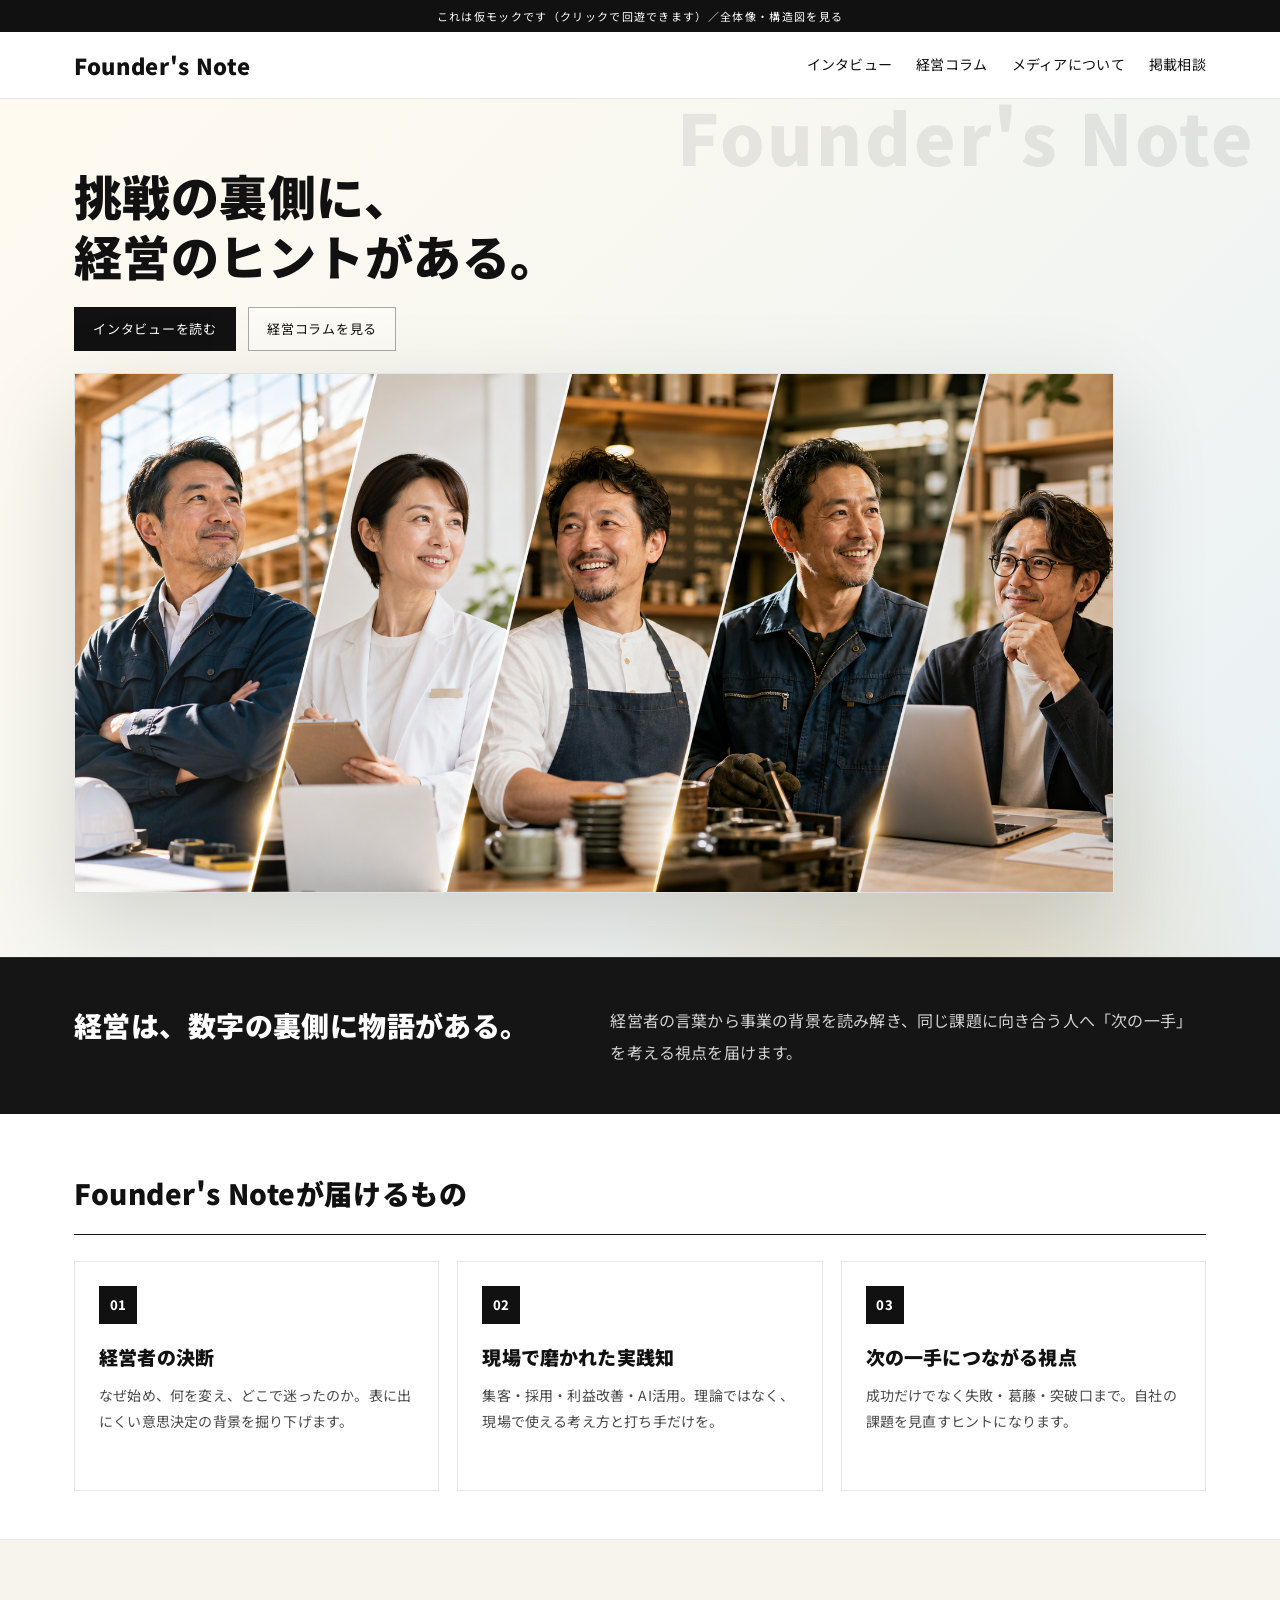
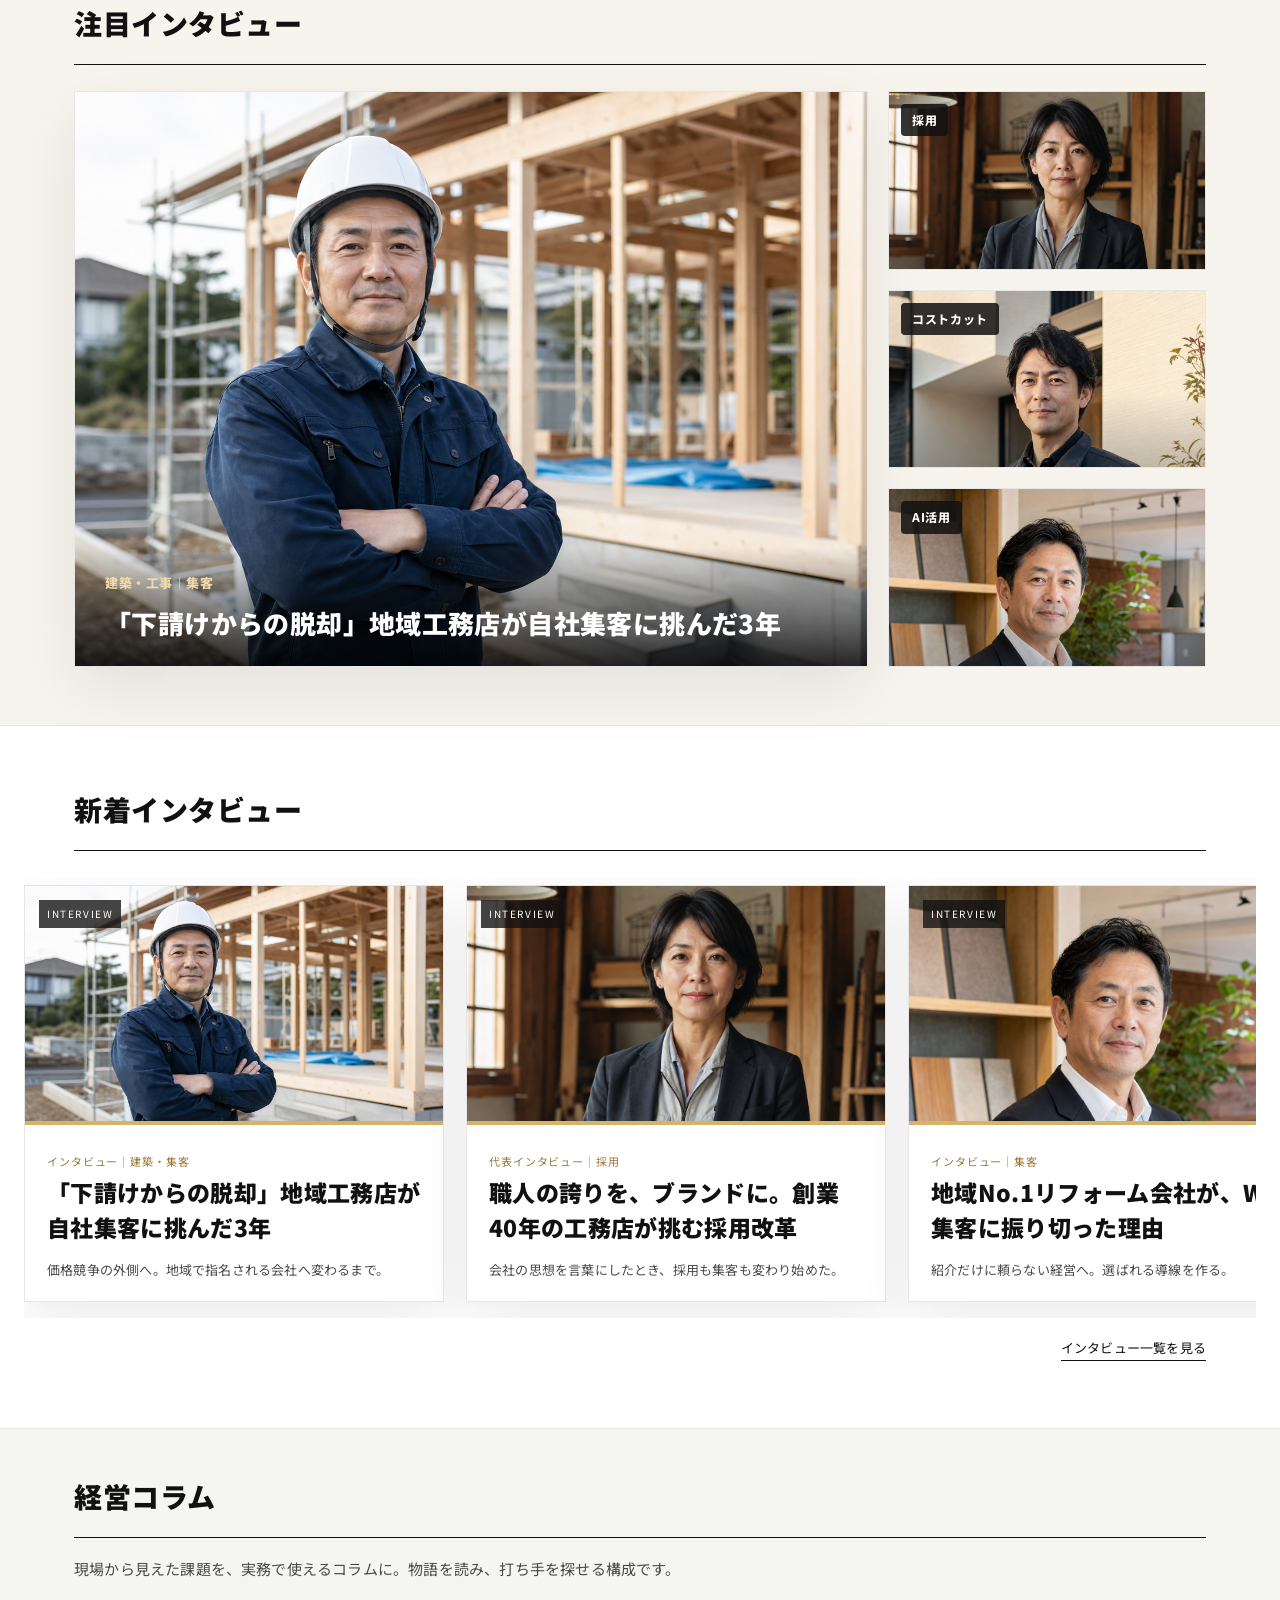
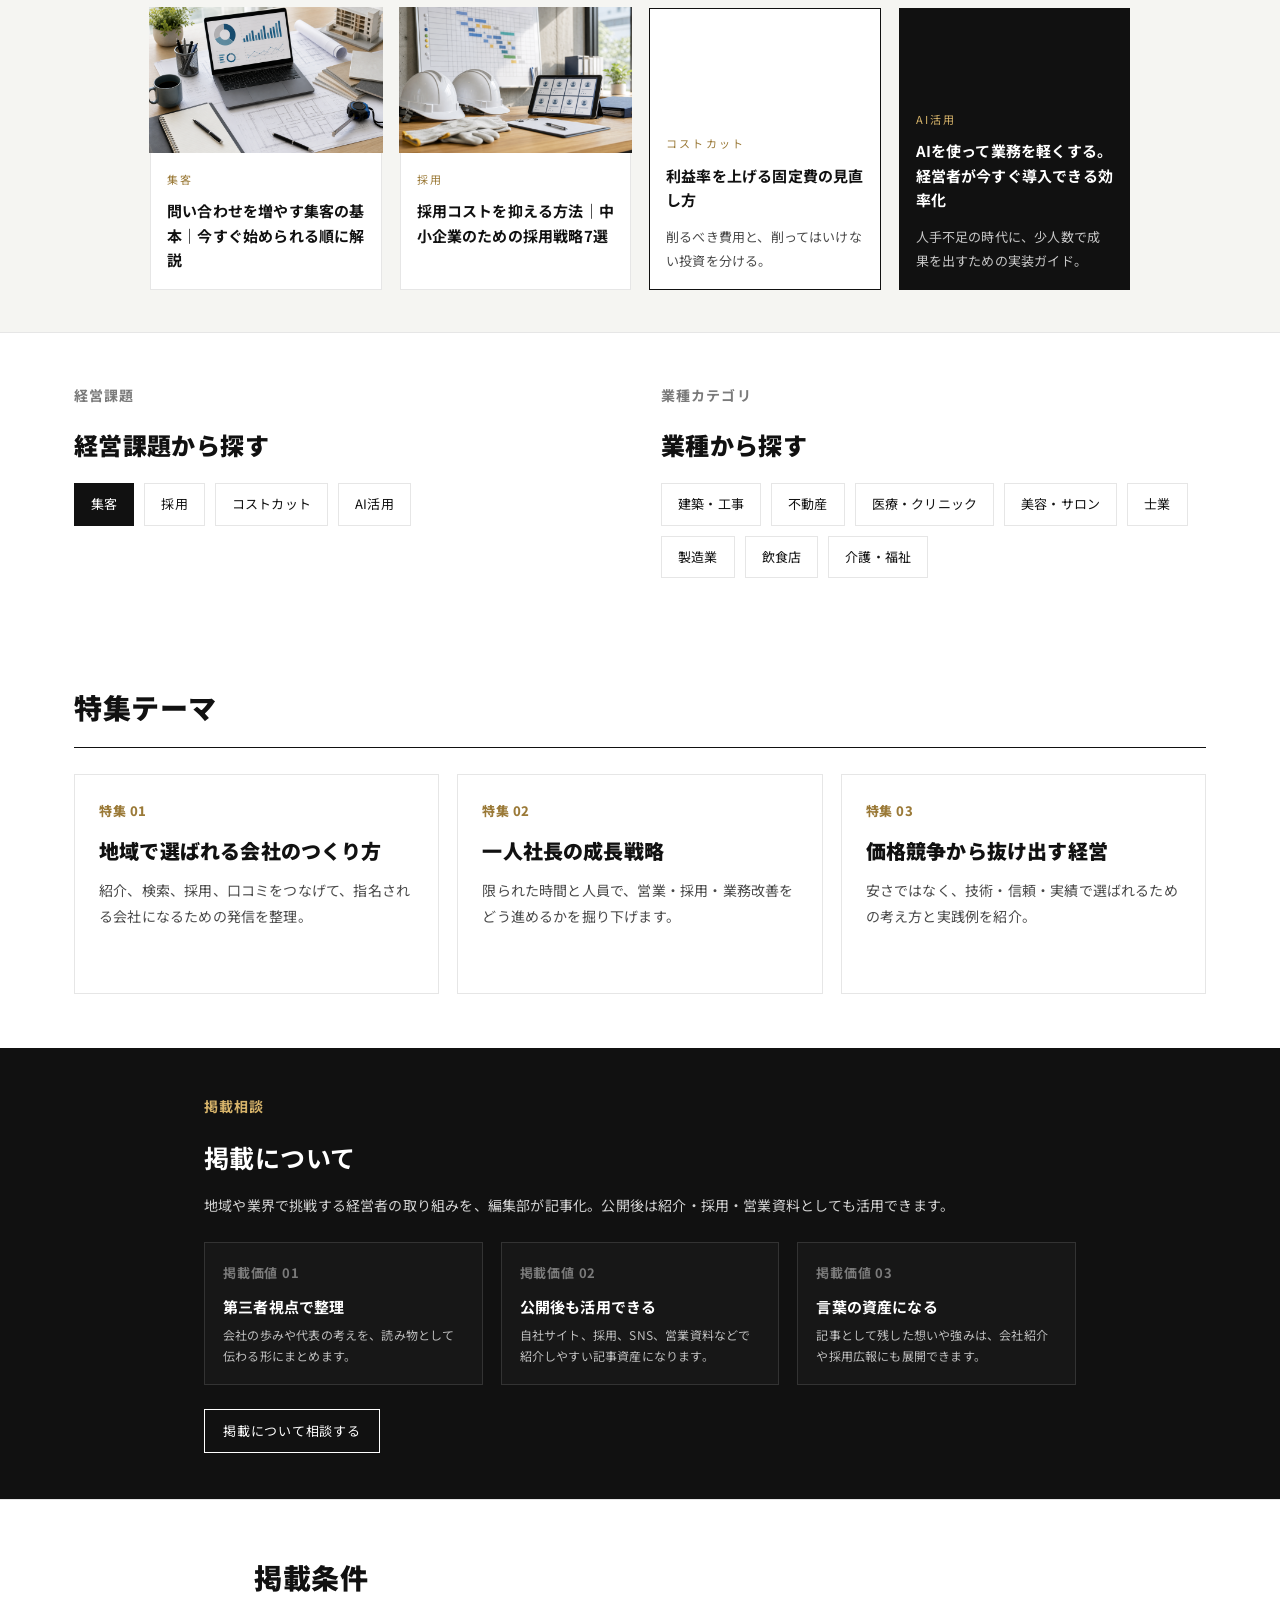
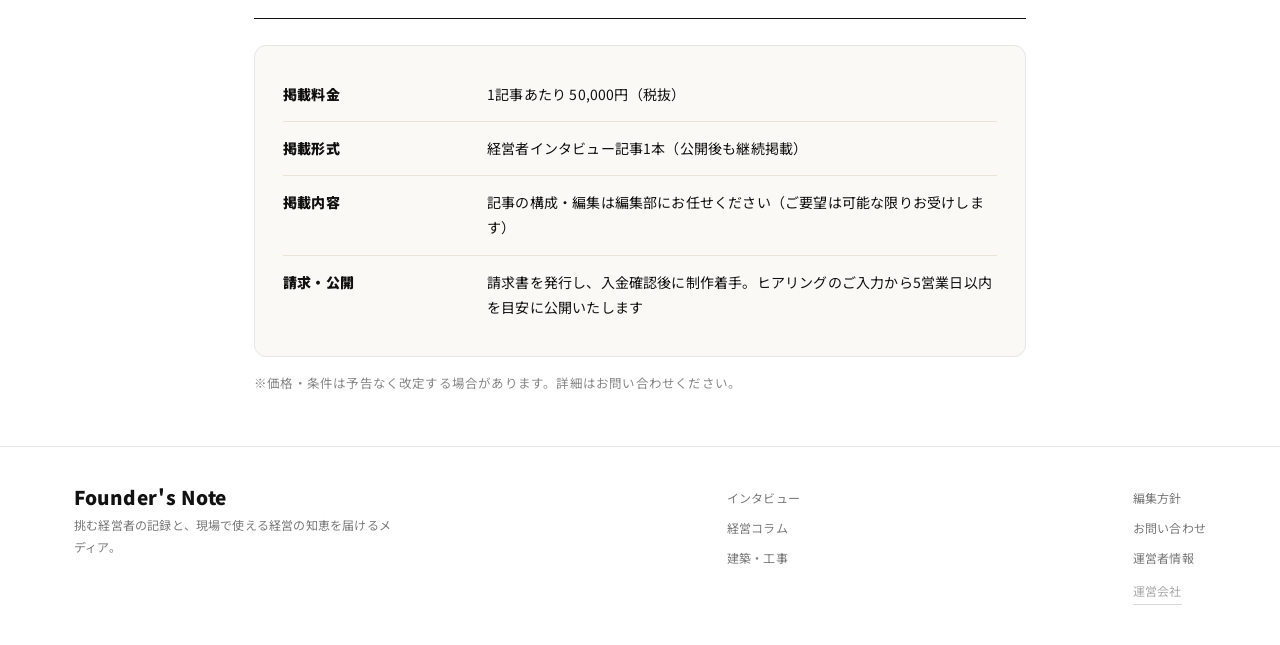
==== commit 7552103b: "ヒーロー: 縦積み化で画像を大きく（1040px・2倍）・見出し上に2行固定 Co-Authored-By: Claude Opus 4.8 <noreply@anthropic.com>" ====
--- a/index.html
+++ b/index.html
@@ -13,12 +13,12 @@
 body{font-family:"Noto Sans JP","Hiragino Kaku Gothic ProN","Yu Gothic",Meiryo,sans-serif;letter-spacing:.012em}
 .serif{font-family:"Noto Sans JP","Hiragino Kaku Gothic ProN",sans-serif !important;font-weight:900;letter-spacing:.015em}
 .mag-hero:before{font-family:"Noto Sans JP",sans-serif;font-weight:900;left:auto;right:24px;top:2px;font-size:70px;color:rgba(17,17,17,.08)}
-.hero-visual{min-height:0;aspect-ratio:2/1}
+.hero-visual{min-height:0;aspect-ratio:2/1;max-width:1040px}
 .hero-visual img{min-height:0;object-position:center center}
 .mag-hero h1{font-weight:900;letter-spacing:.01em;word-break:keep-all;overflow-wrap:normal;line-break:strict}
-@media(min-width:1081px){.mag-hero-grid{grid-template-columns:1.05fr .95fr;gap:38px;align-items:center}.mag-hero h1{font-size:50px}}
-@media(max-width:1080px){.mag-hero-grid{grid-template-columns:1fr}.mag-hero h1{font-size:50px}}
-@media(max-width:520px){.mag-hero h1{font-size:30px;max-width:none}}
+.mag-hero-grid{grid-template-columns:1fr;gap:22px}
+.mag-hero h1{font-size:48px;max-width:none}
+@media(max-width:520px){.mag-hero h1{font-size:30px}}
 .mag-hero-copy p{font-size:16px;line-height:1.9;max-width:540px}
 .hero-quote{font-weight:700;font-size:20px}
 .issue{font-weight:700;letter-spacing:.02em}
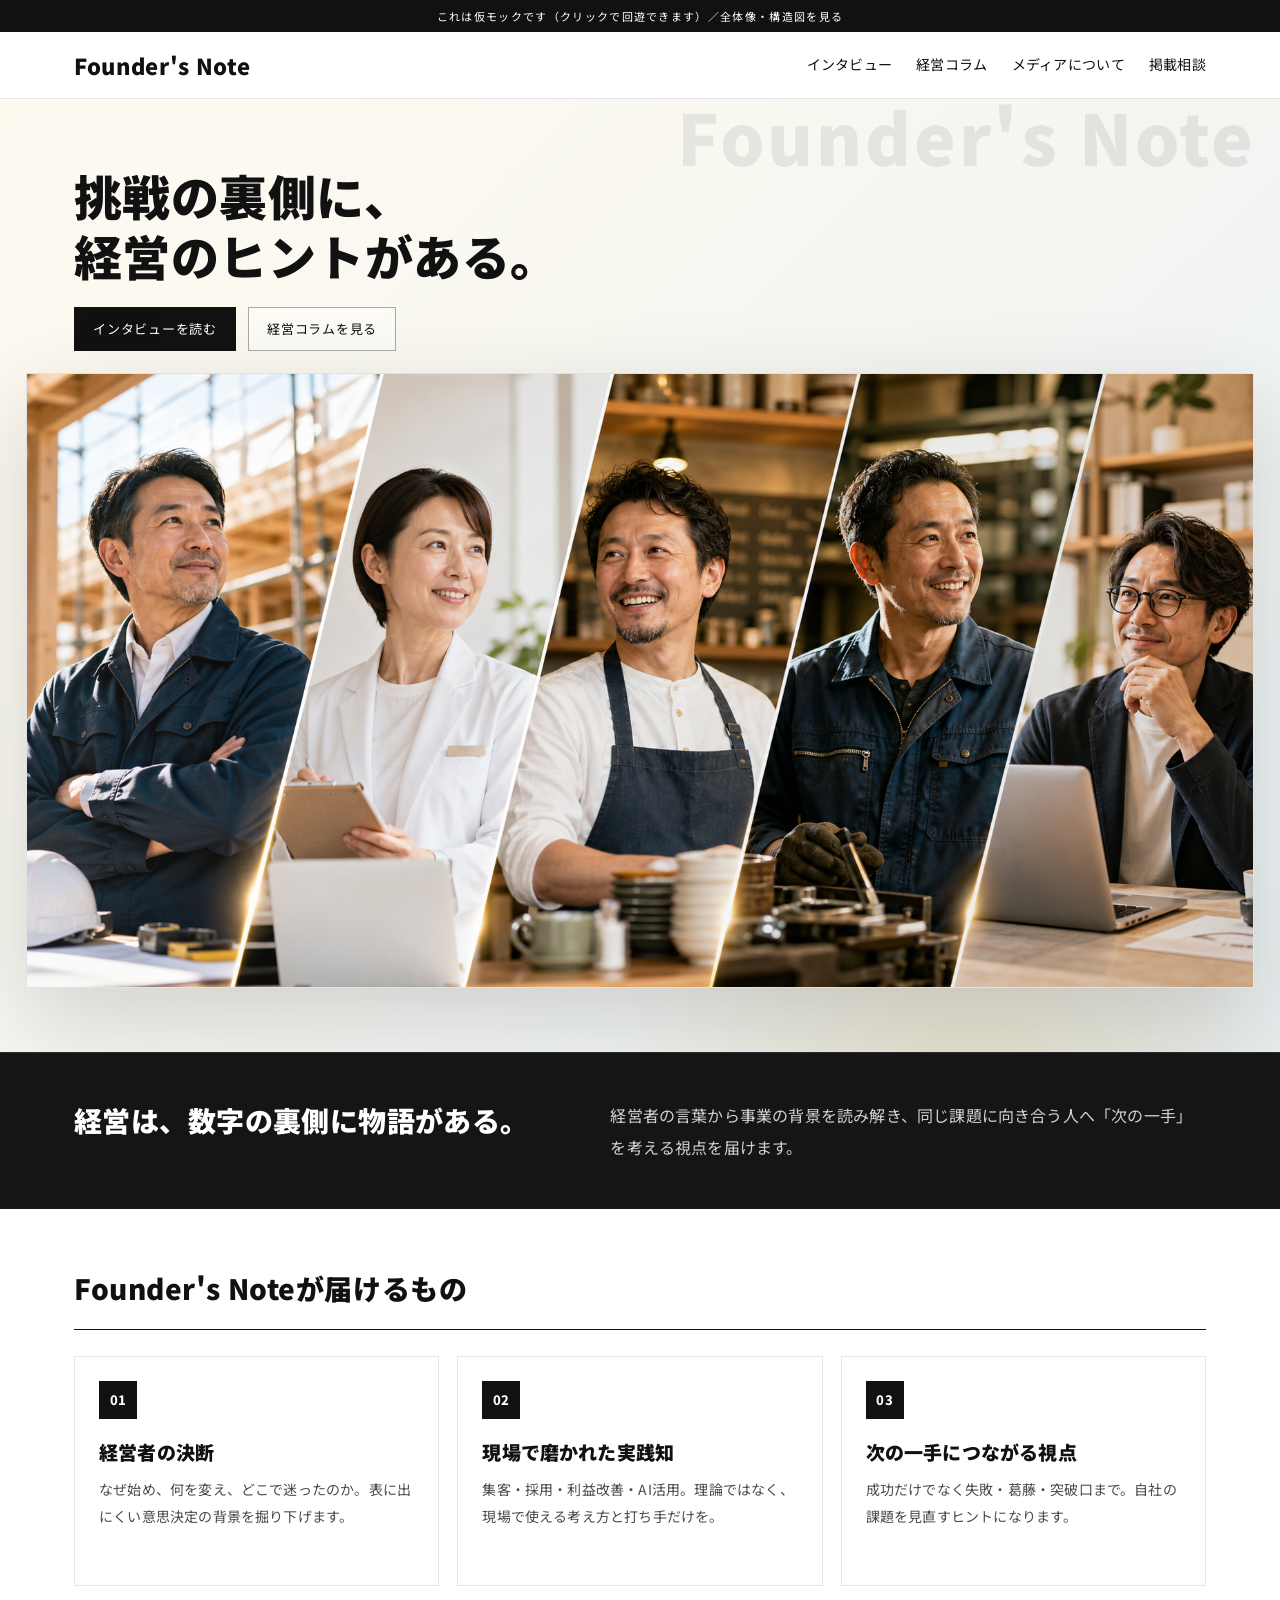
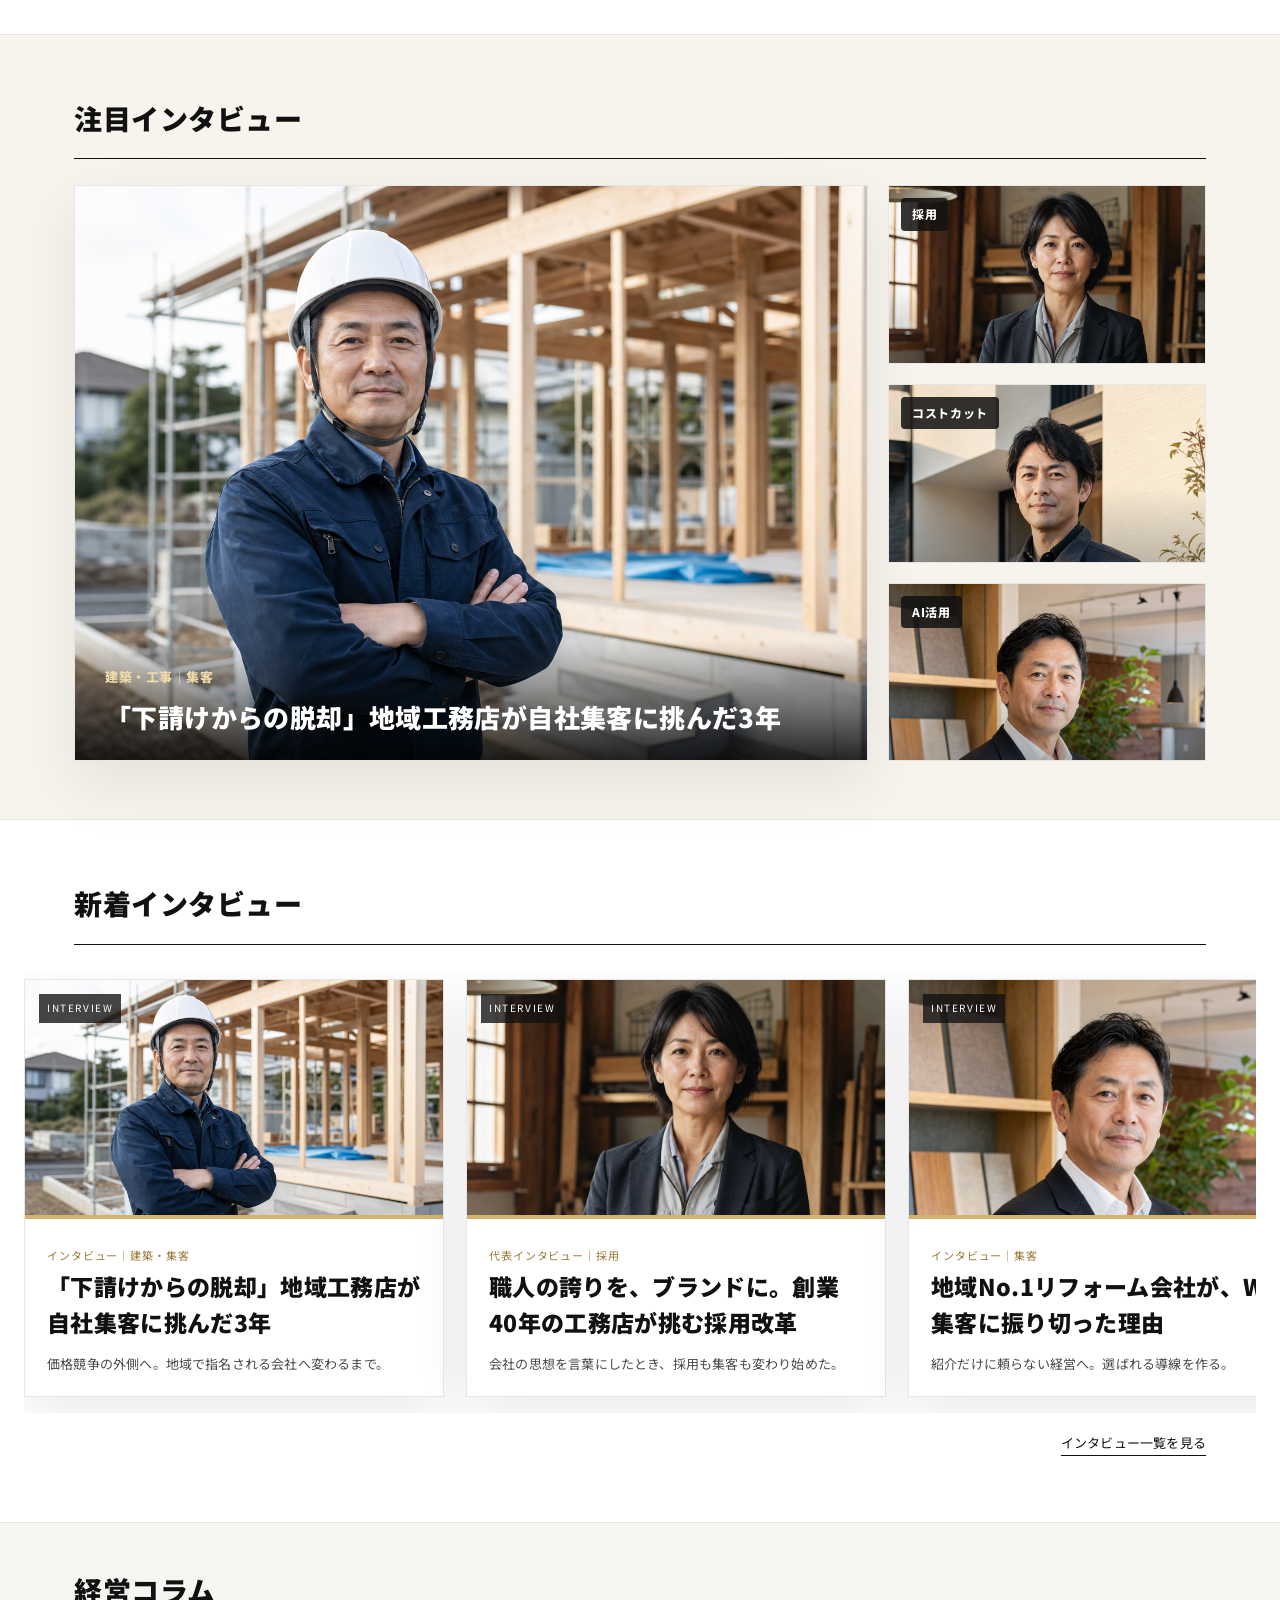
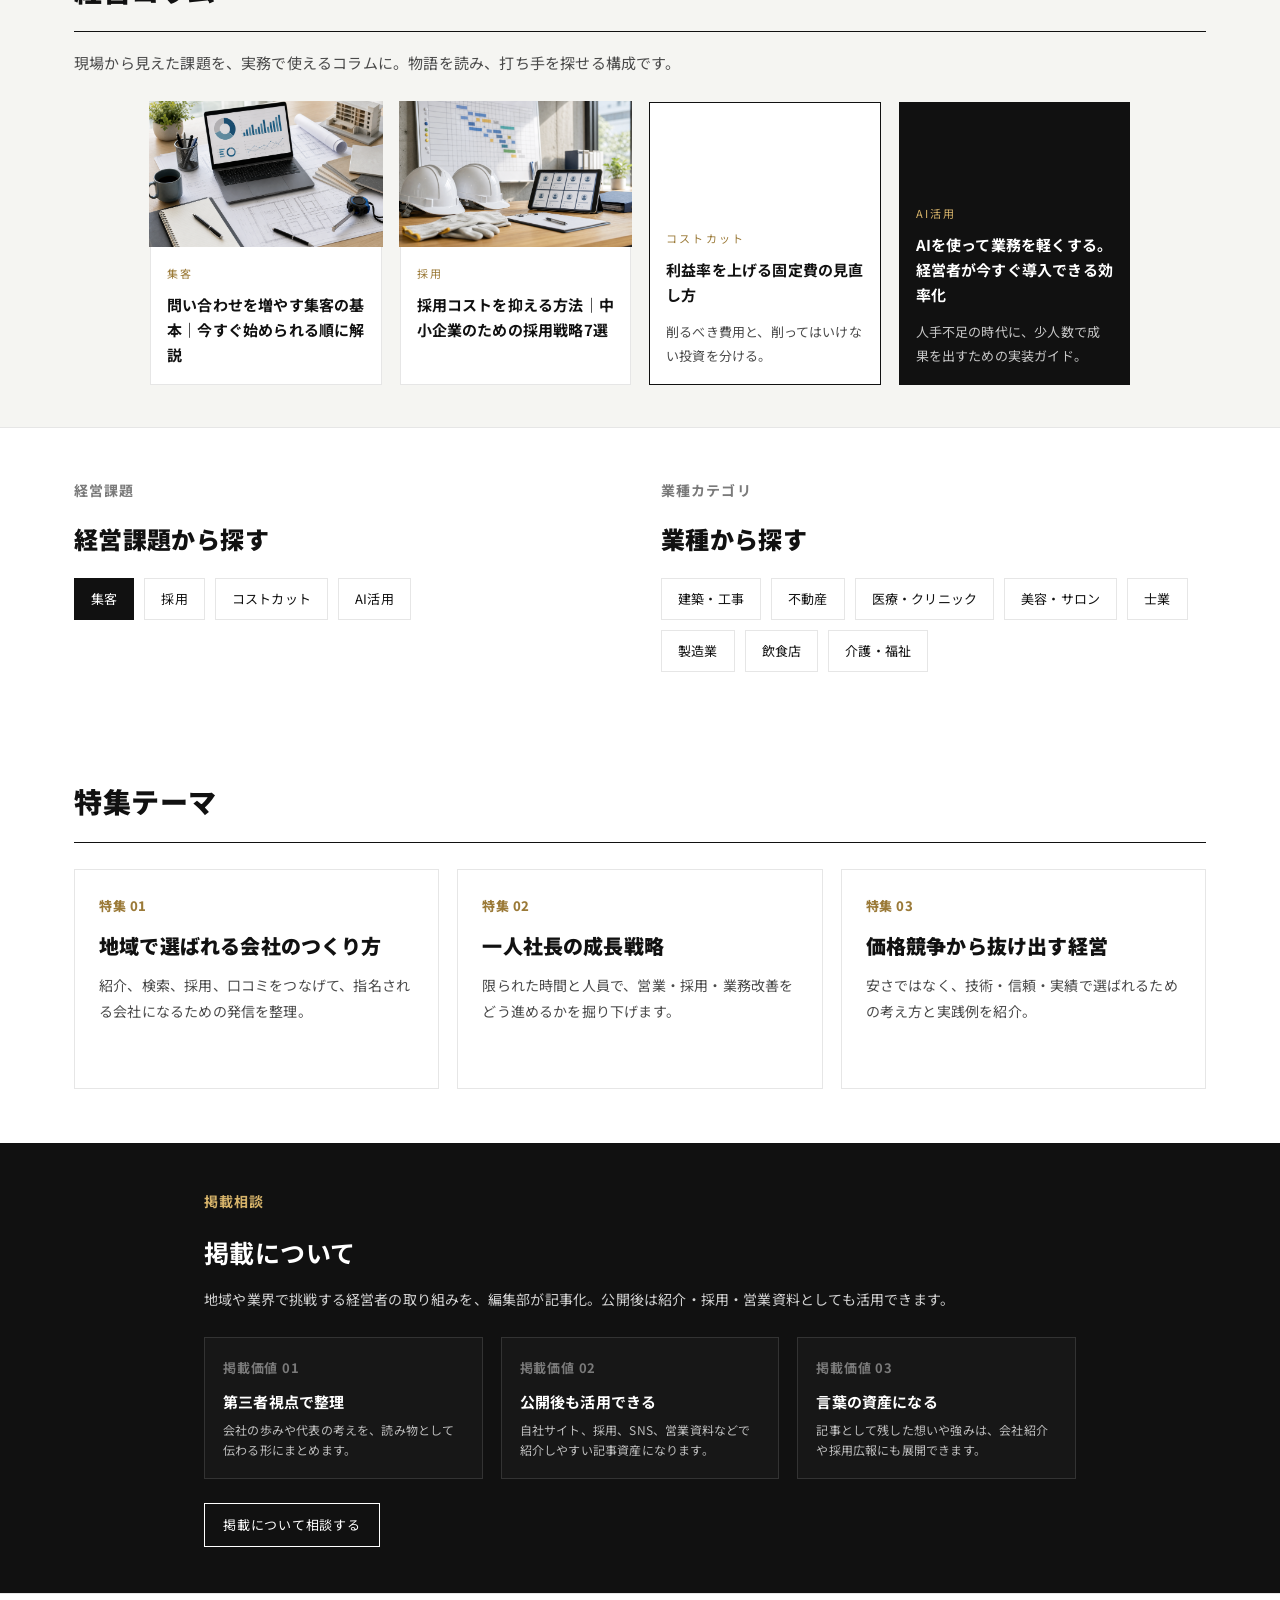
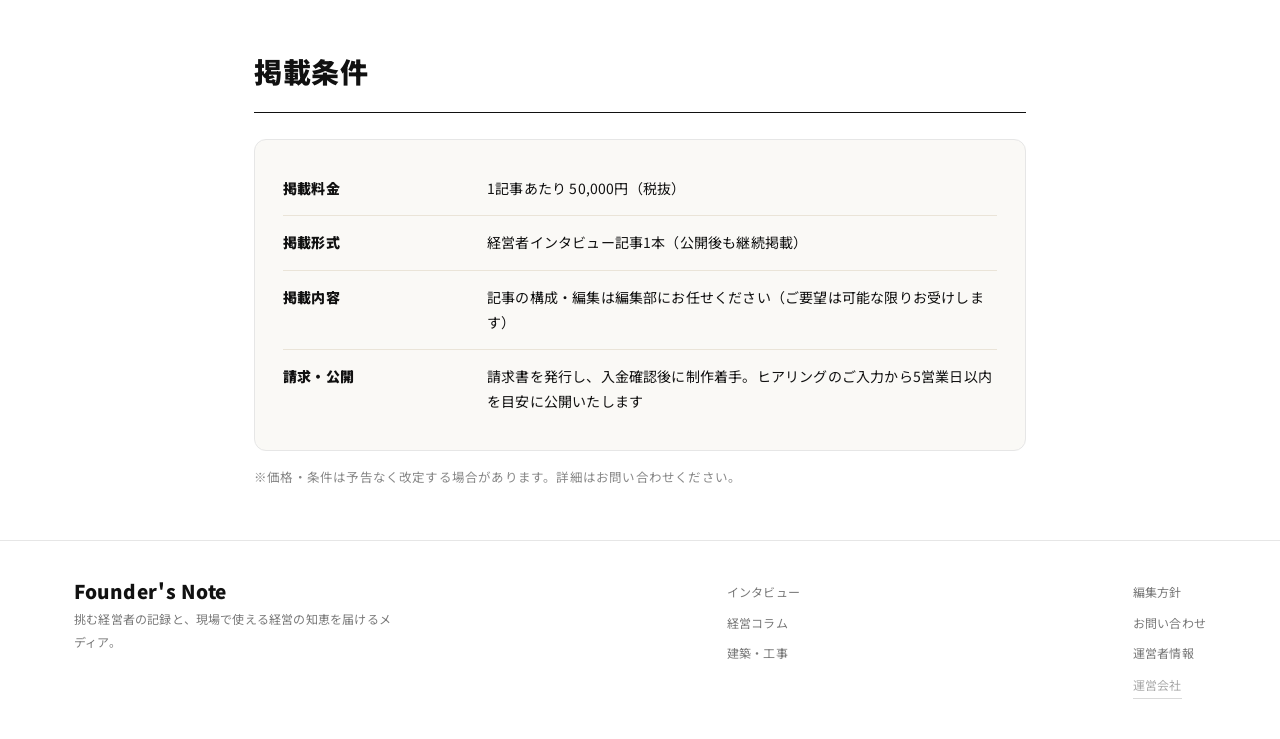
==== commit 7141ed7a: "ヒーロー画像を1.5倍（フルブリード・最大1560px・2:1切れなし） Co-Authored-By: Claude Opus 4.8 <noreply@anthropic.com>" ====
--- a/index.html
+++ b/index.html
@@ -13,7 +13,7 @@
 body{font-family:"Noto Sans JP","Hiragino Kaku Gothic ProN","Yu Gothic",Meiryo,sans-serif;letter-spacing:.012em}
 .serif{font-family:"Noto Sans JP","Hiragino Kaku Gothic ProN",sans-serif !important;font-weight:900;letter-spacing:.015em}
 .mag-hero:before{font-family:"Noto Sans JP",sans-serif;font-weight:900;left:auto;right:24px;top:2px;font-size:70px;color:rgba(17,17,17,.08)}
-.hero-visual{min-height:0;aspect-ratio:2/1;max-width:1040px}
+.hero-visual{min-height:0;aspect-ratio:2/1;max-width:none;width:min(1560px,96vw);margin-left:calc(50% - min(780px,48vw));margin-right:calc(50% - min(780px,48vw))}
 .hero-visual img{min-height:0;object-position:center center}
 .mag-hero h1{font-weight:900;letter-spacing:.01em;word-break:keep-all;overflow-wrap:normal;line-break:strict}
 .mag-hero-grid{grid-template-columns:1fr;gap:22px}
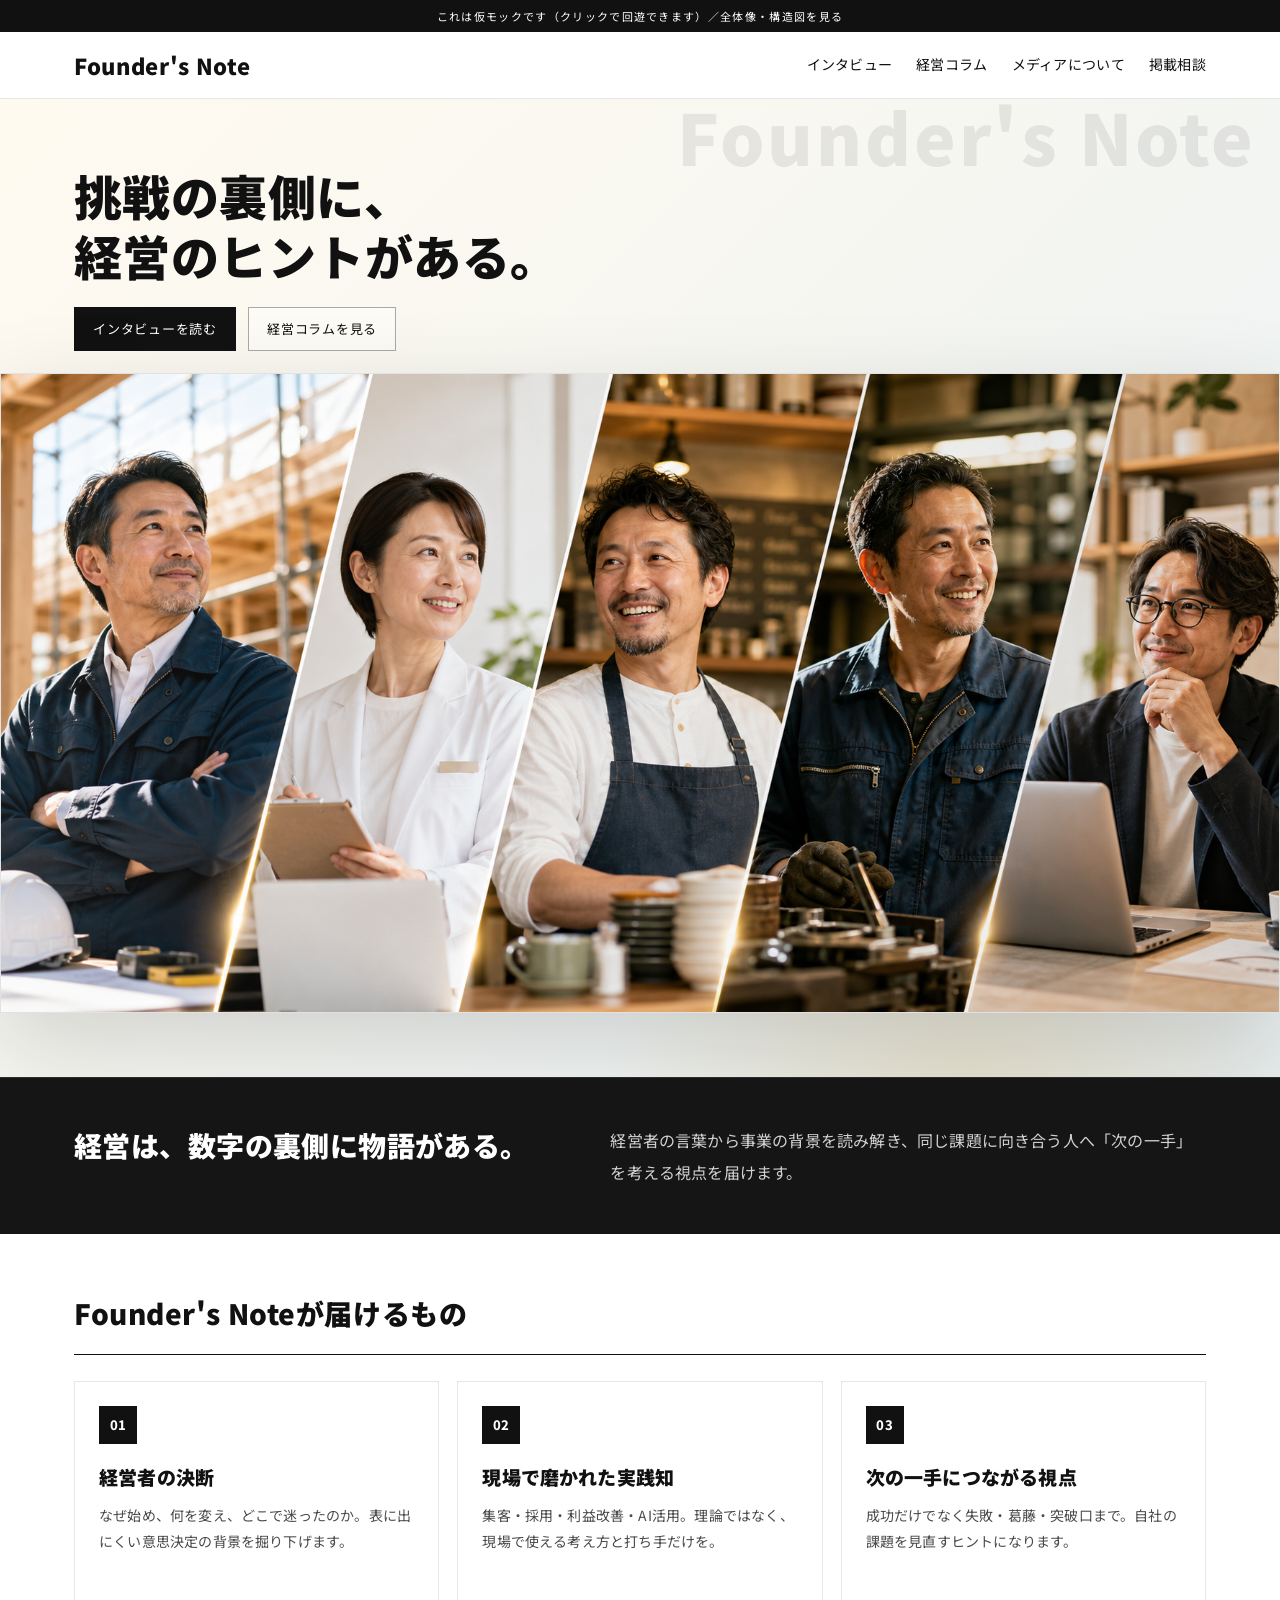
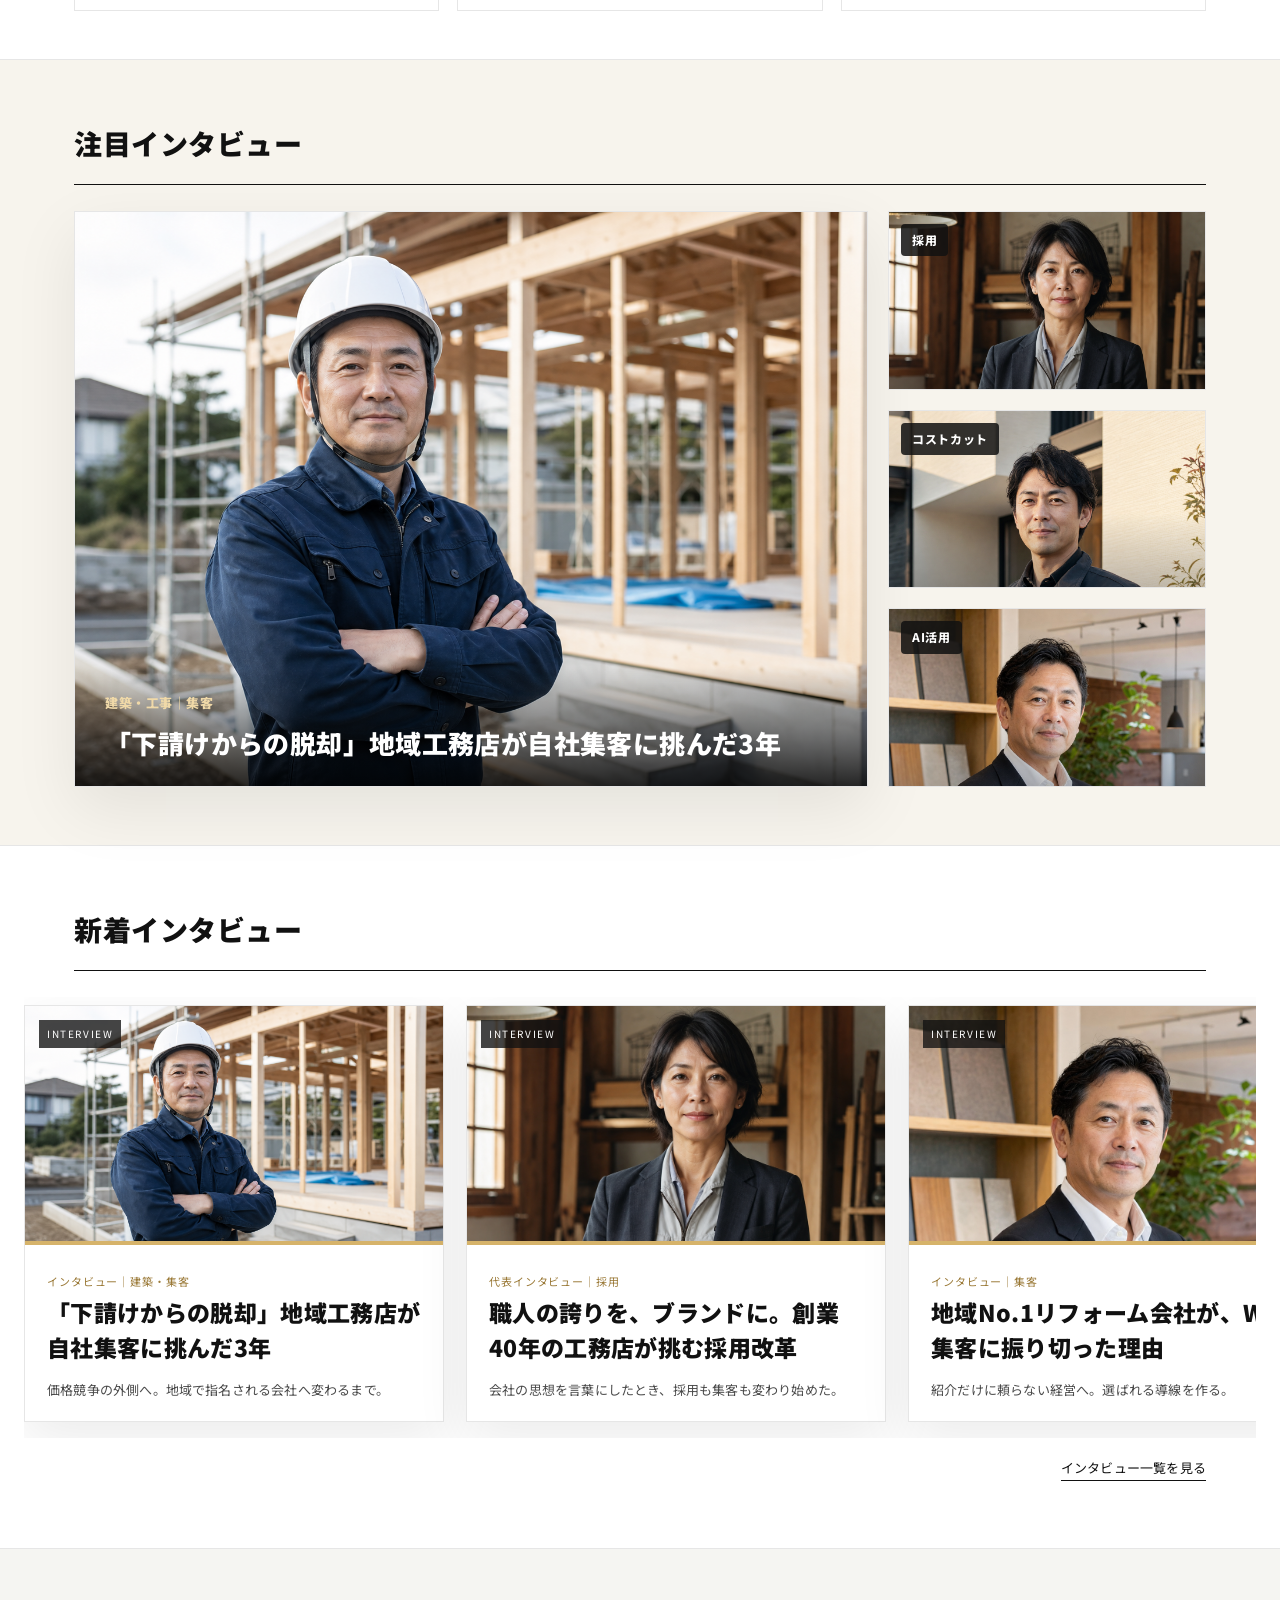
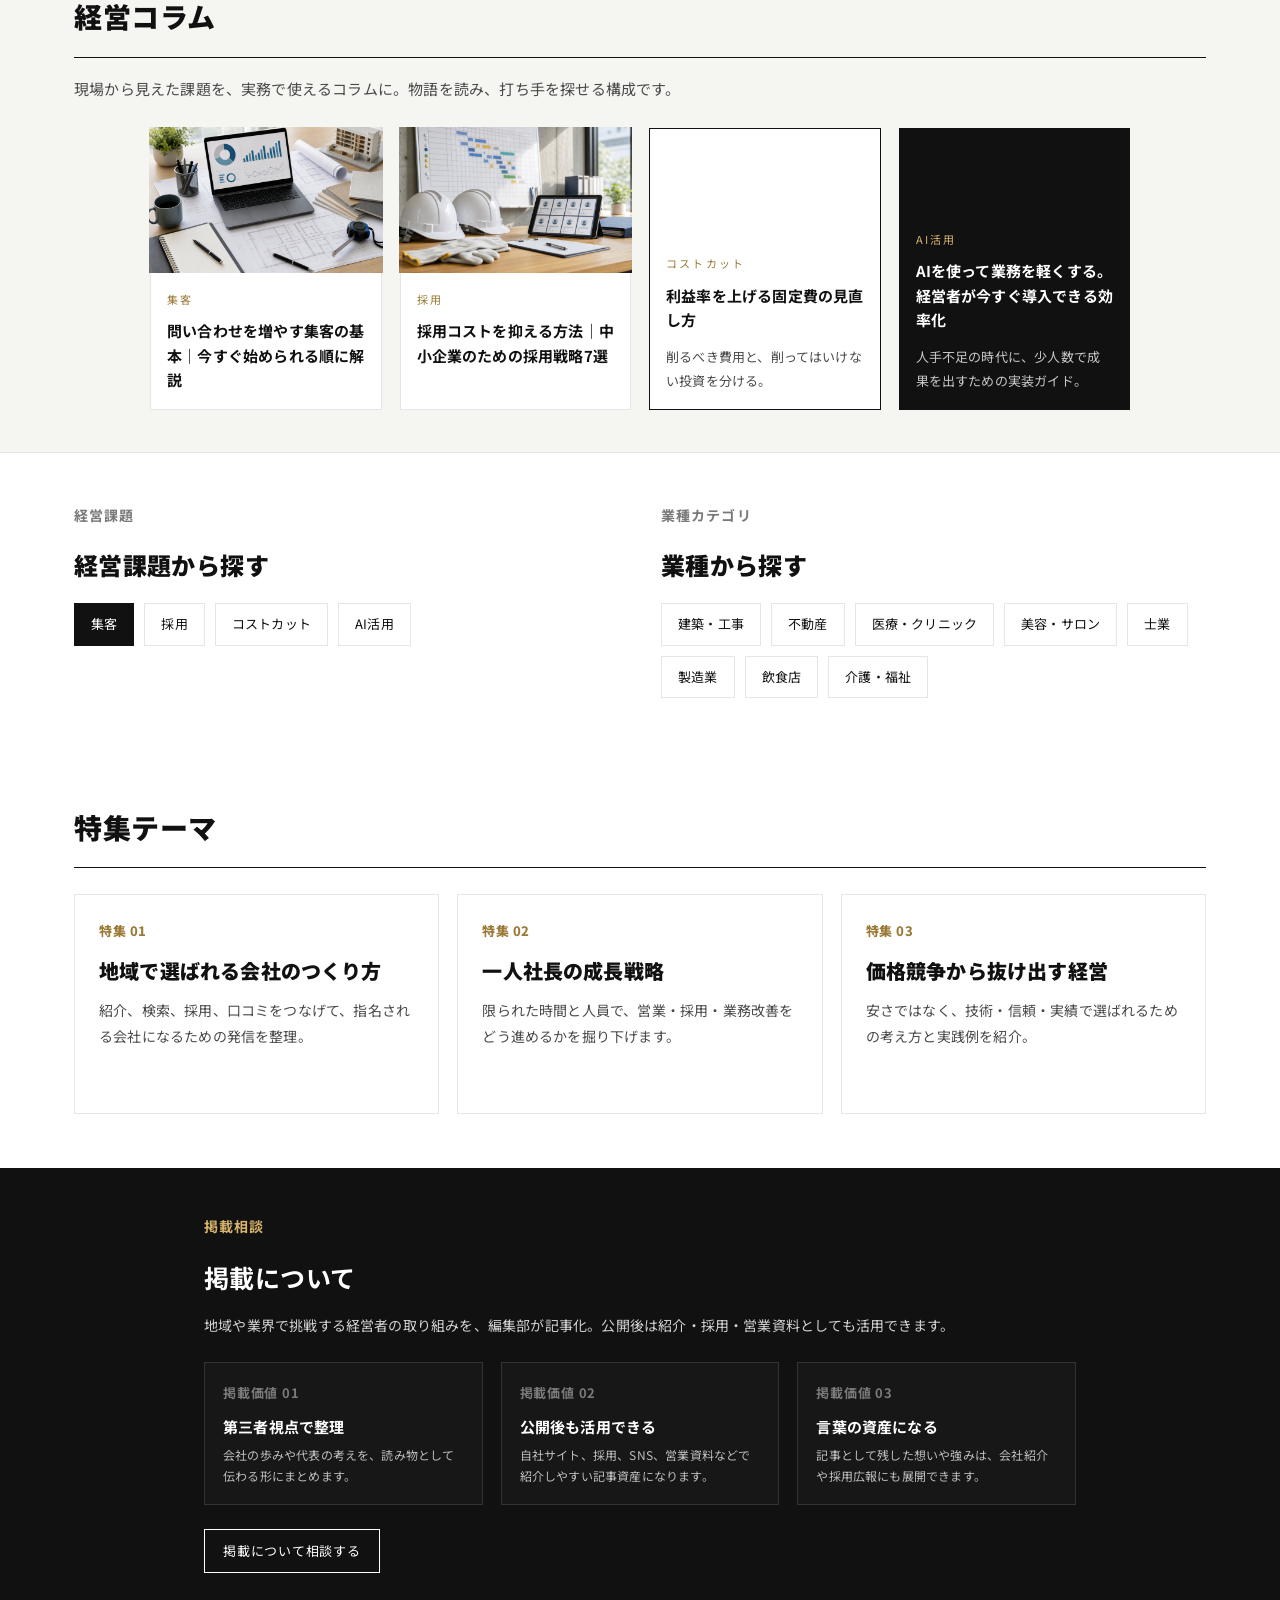
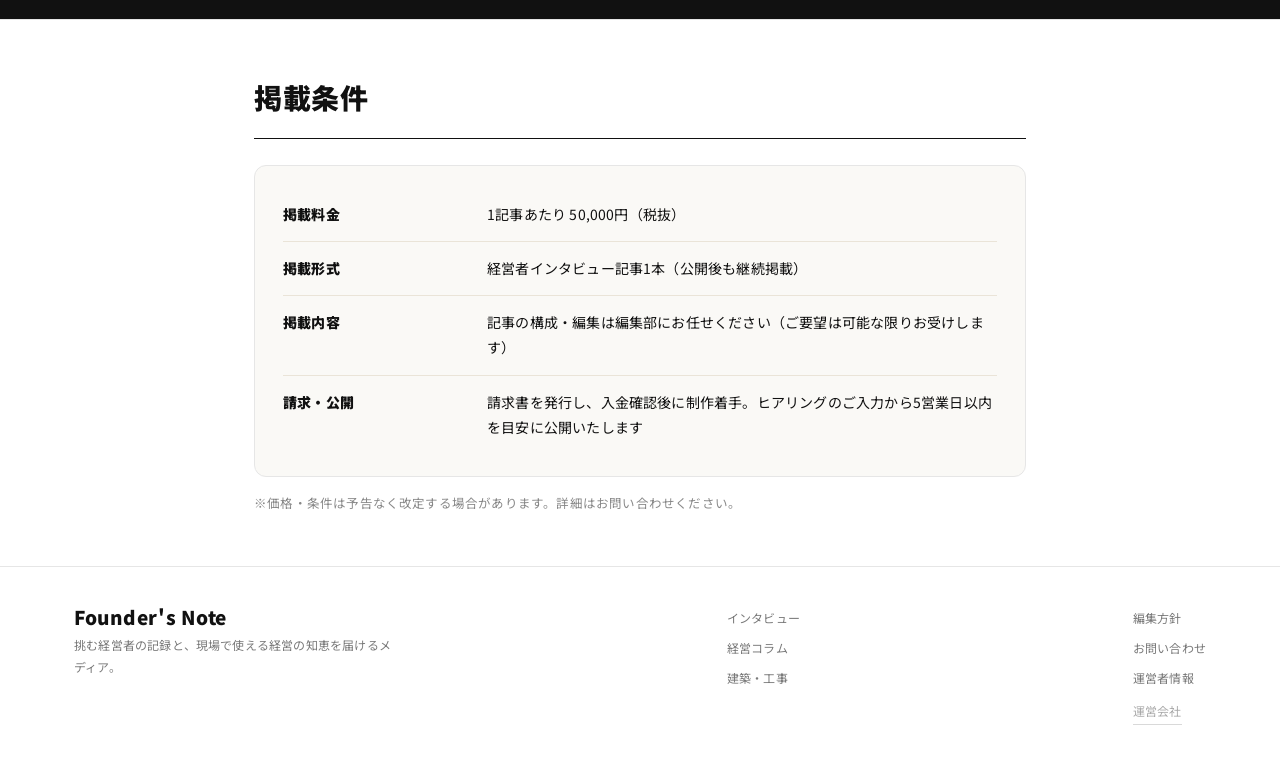
==== commit 03924c22: "ヒーロー画像を1.3倍に調整（1352px・画面内に収まる・2:1切れなし） Co-Authored-By: Claude Opus 4.8 <noreply@anthropic.com>" ====
--- a/index.html
+++ b/index.html
@@ -13,7 +13,7 @@
 body{font-family:"Noto Sans JP","Hiragino Kaku Gothic ProN","Yu Gothic",Meiryo,sans-serif;letter-spacing:.012em}
 .serif{font-family:"Noto Sans JP","Hiragino Kaku Gothic ProN",sans-serif !important;font-weight:900;letter-spacing:.015em}
 .mag-hero:before{font-family:"Noto Sans JP",sans-serif;font-weight:900;left:auto;right:24px;top:2px;font-size:70px;color:rgba(17,17,17,.08)}
-.hero-visual{min-height:0;aspect-ratio:2/1;max-width:none;width:min(1560px,96vw);margin-left:calc(50% - min(780px,48vw));margin-right:calc(50% - min(780px,48vw))}
+.hero-visual{min-height:0;aspect-ratio:2/1;max-width:none;width:min(1352px,100vw);margin-left:calc(50% - min(676px,50vw));margin-right:calc(50% - min(676px,50vw))}
 .hero-visual img{min-height:0;object-position:center center}
 .mag-hero h1{font-weight:900;letter-spacing:.01em;word-break:keep-all;overflow-wrap:normal;line-break:strict}
 .mag-hero-grid{grid-template-columns:1fr;gap:22px}
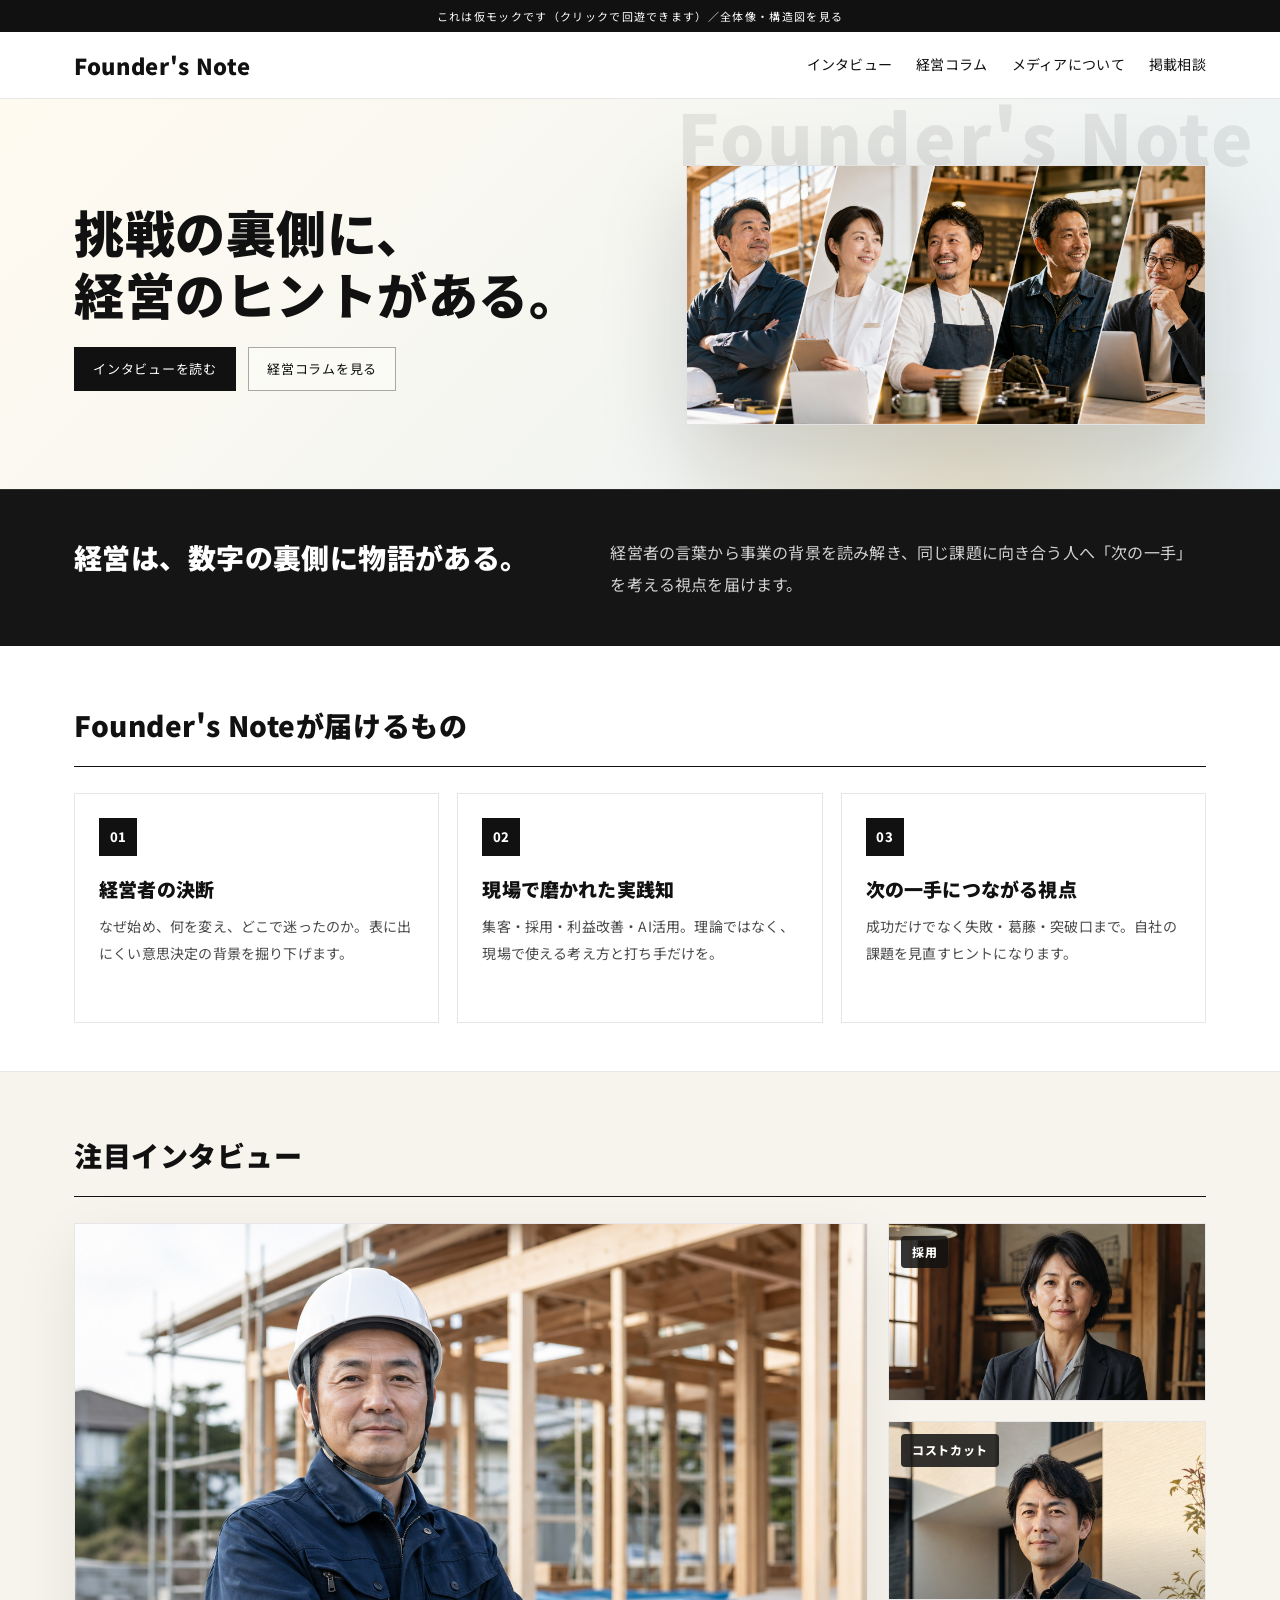
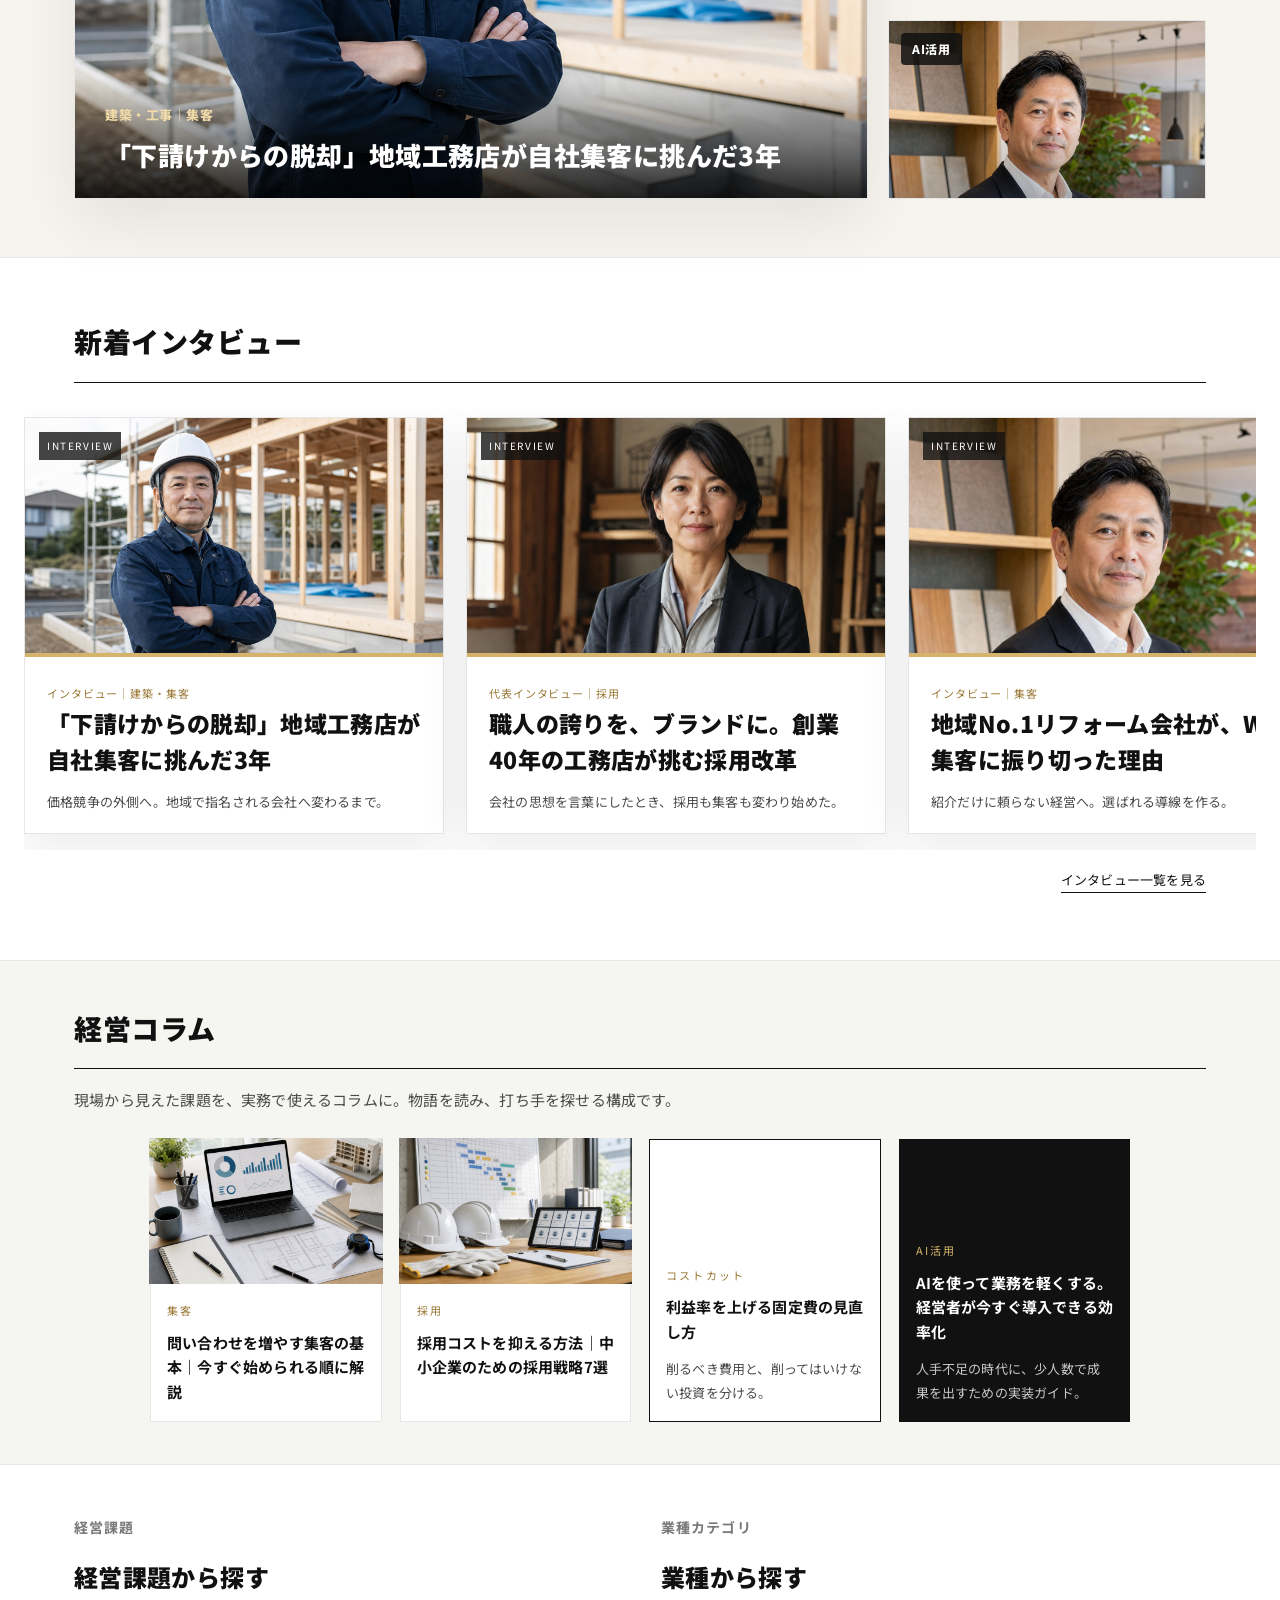
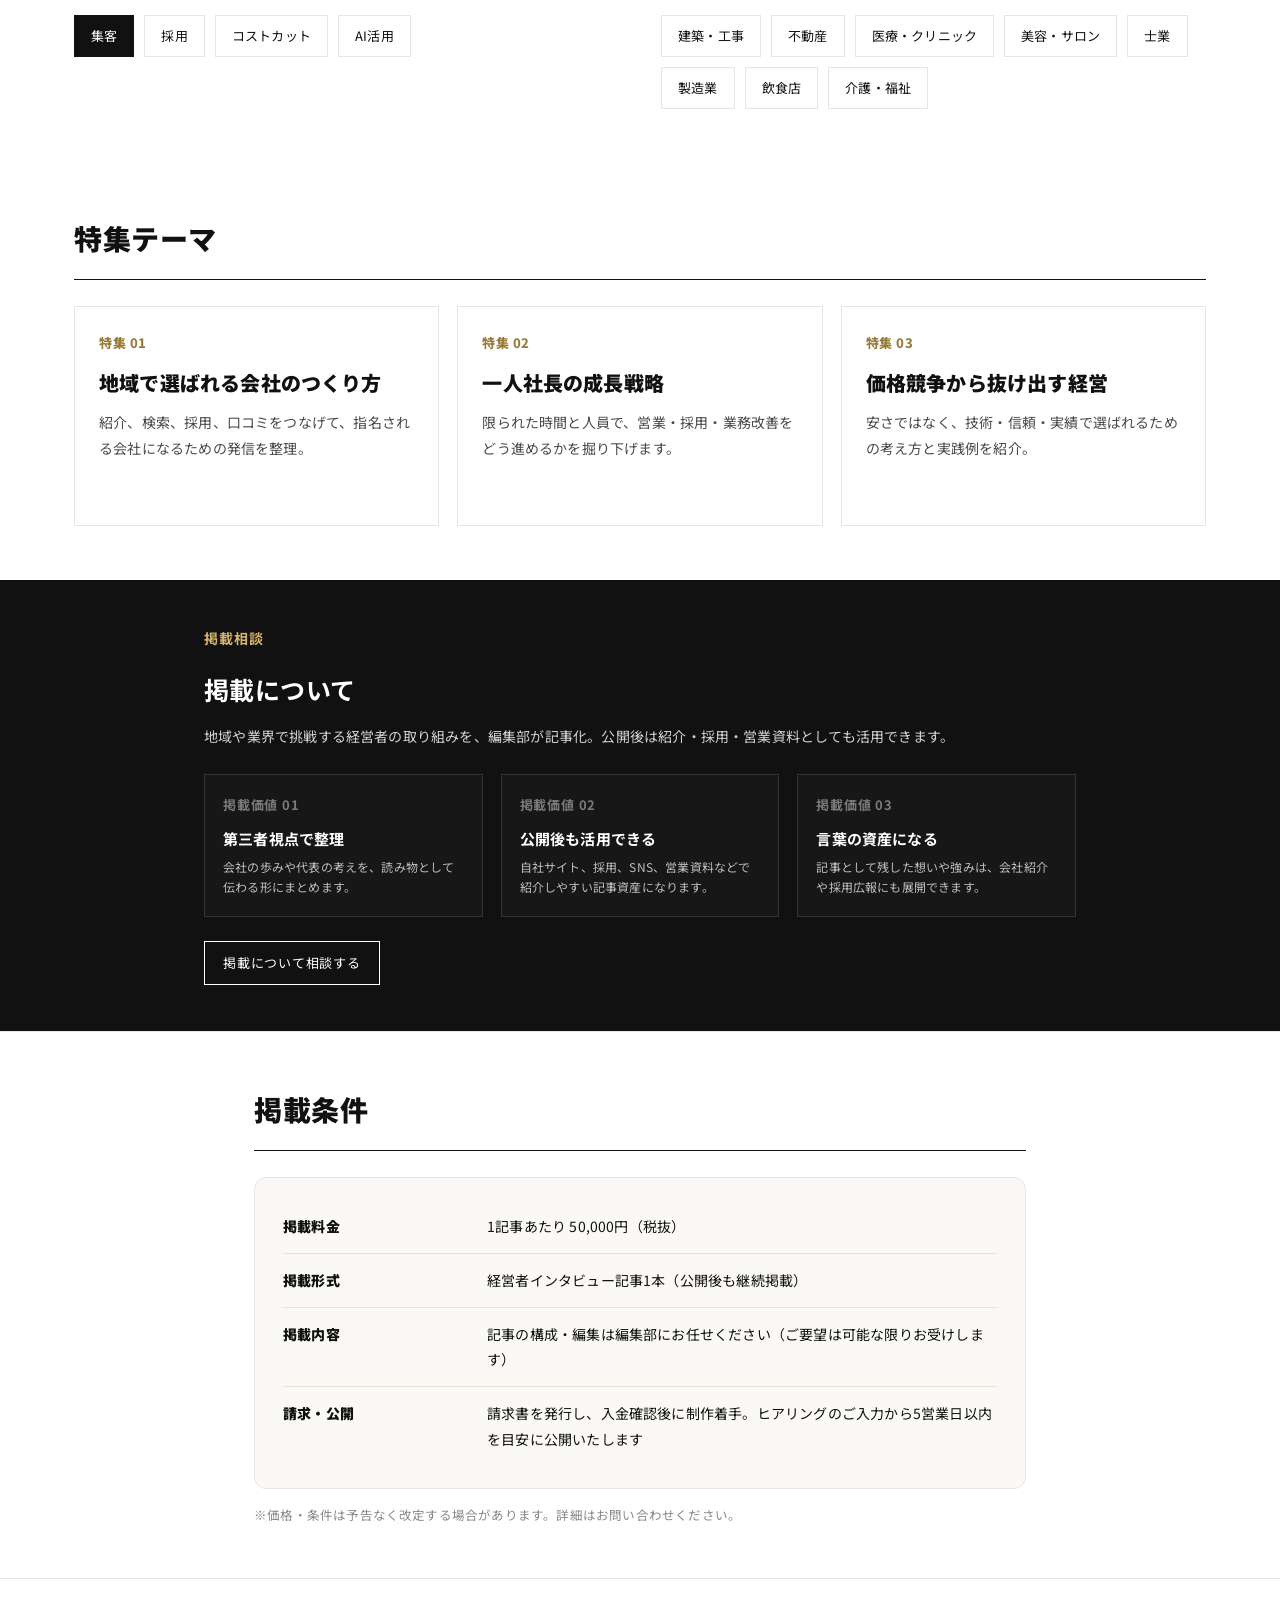
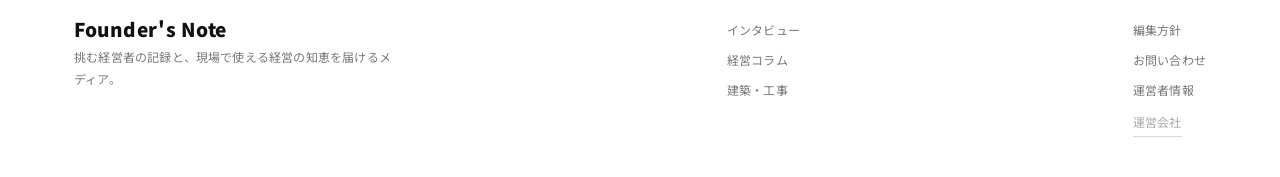
==== commit 59e899cd: "ヒーローを横並び(side-by-side)に戻す（縦積み撤回・テキスト左/画像右・2行固定） Co-Authored-By: Claude Opus 4.8 <noreply@anthropic.c" ====
--- a/index.html
+++ b/index.html
@@ -13,12 +13,12 @@
 body{font-family:"Noto Sans JP","Hiragino Kaku Gothic ProN","Yu Gothic",Meiryo,sans-serif;letter-spacing:.012em}
 .serif{font-family:"Noto Sans JP","Hiragino Kaku Gothic ProN",sans-serif !important;font-weight:900;letter-spacing:.015em}
 .mag-hero:before{font-family:"Noto Sans JP",sans-serif;font-weight:900;left:auto;right:24px;top:2px;font-size:70px;color:rgba(17,17,17,.08)}
-.hero-visual{min-height:0;aspect-ratio:2/1;max-width:none;width:min(1352px,100vw);margin-left:calc(50% - min(676px,50vw));margin-right:calc(50% - min(676px,50vw))}
+.hero-visual{min-height:0;aspect-ratio:2/1}
 .hero-visual img{min-height:0;object-position:center center}
 .mag-hero h1{font-weight:900;letter-spacing:.01em;word-break:keep-all;overflow-wrap:normal;line-break:strict}
-.mag-hero-grid{grid-template-columns:1fr;gap:22px}
-.mag-hero h1{font-size:48px;max-width:none}
-@media(max-width:520px){.mag-hero h1{font-size:30px}}
+@media(min-width:1081px){.mag-hero-grid{grid-template-columns:1.05fr .95fr;gap:38px;align-items:center}.mag-hero h1{font-size:50px}}
+@media(max-width:1080px){.mag-hero-grid{grid-template-columns:1fr}.mag-hero h1{font-size:50px}}
+@media(max-width:520px){.mag-hero h1{font-size:30px;max-width:none}}
 .mag-hero-copy p{font-size:16px;line-height:1.9;max-width:540px}
 .hero-quote{font-weight:700;font-size:20px}
 .issue{font-weight:700;letter-spacing:.02em}
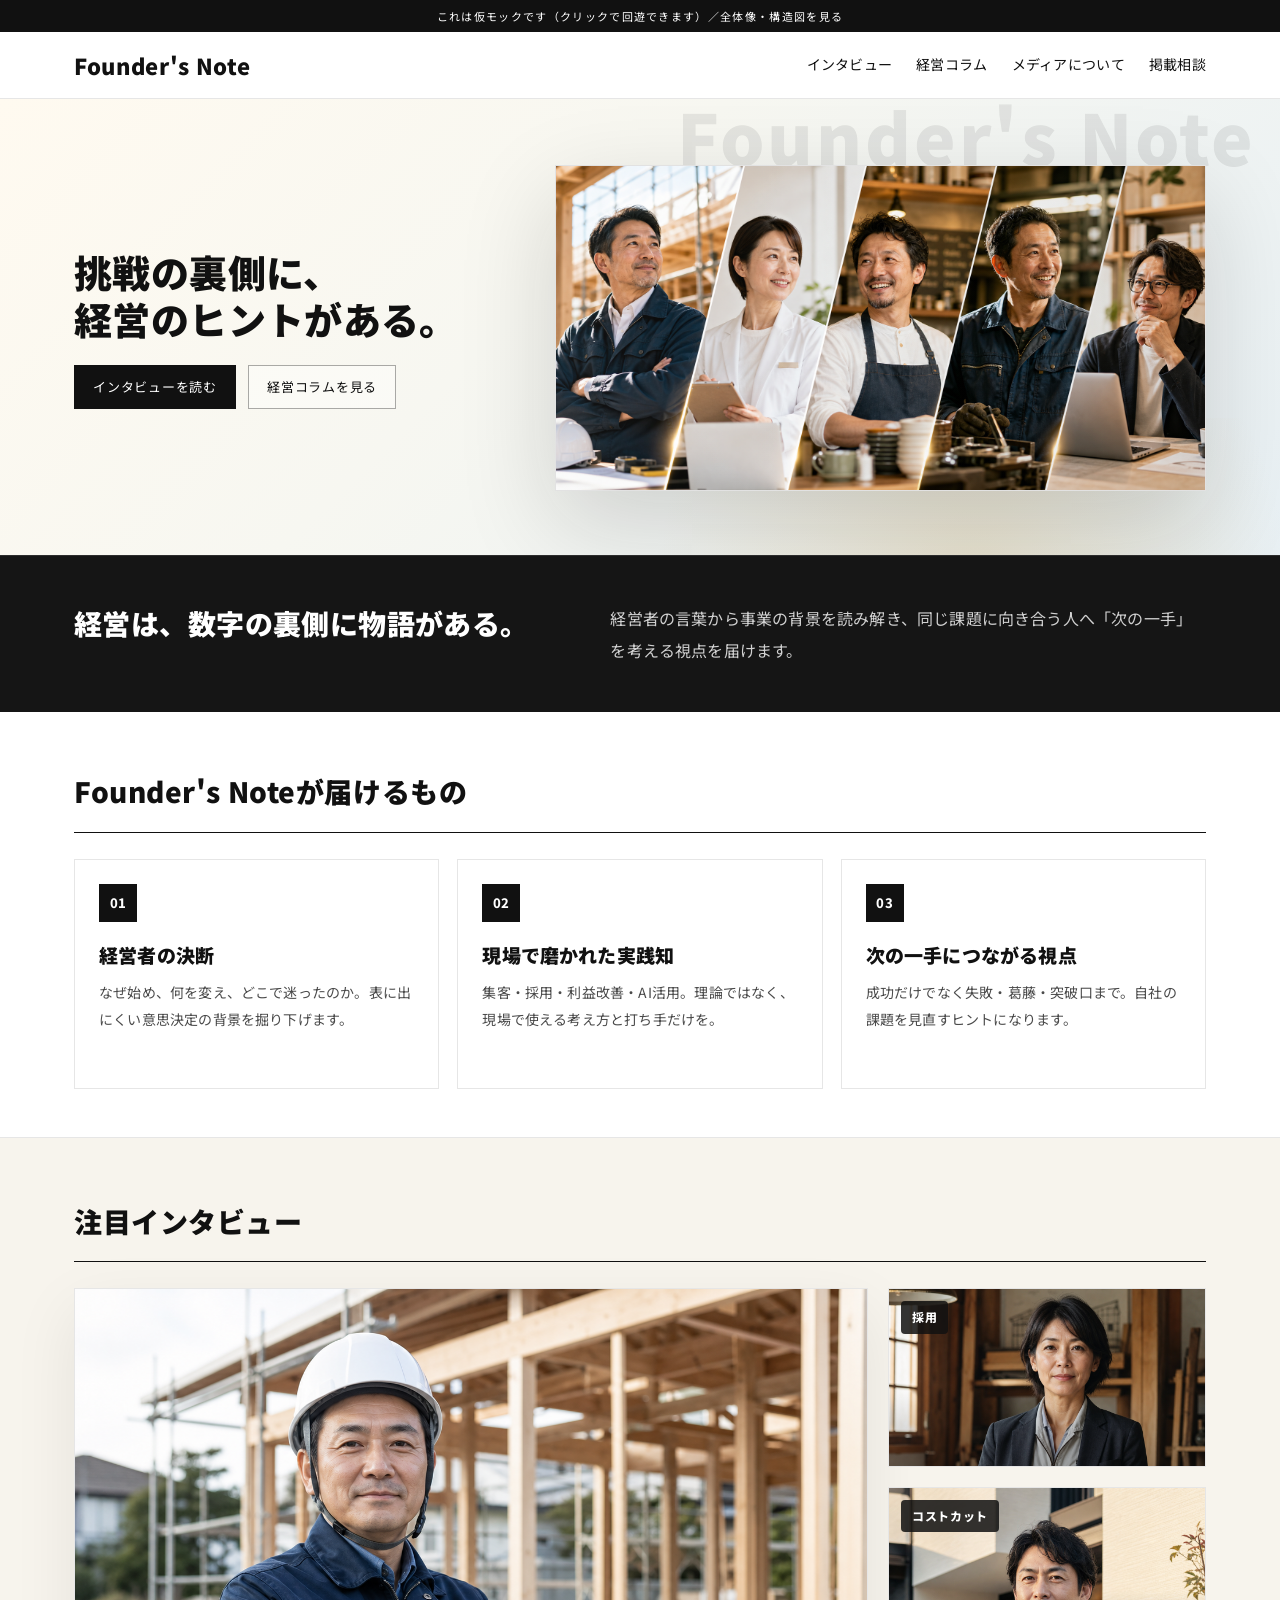
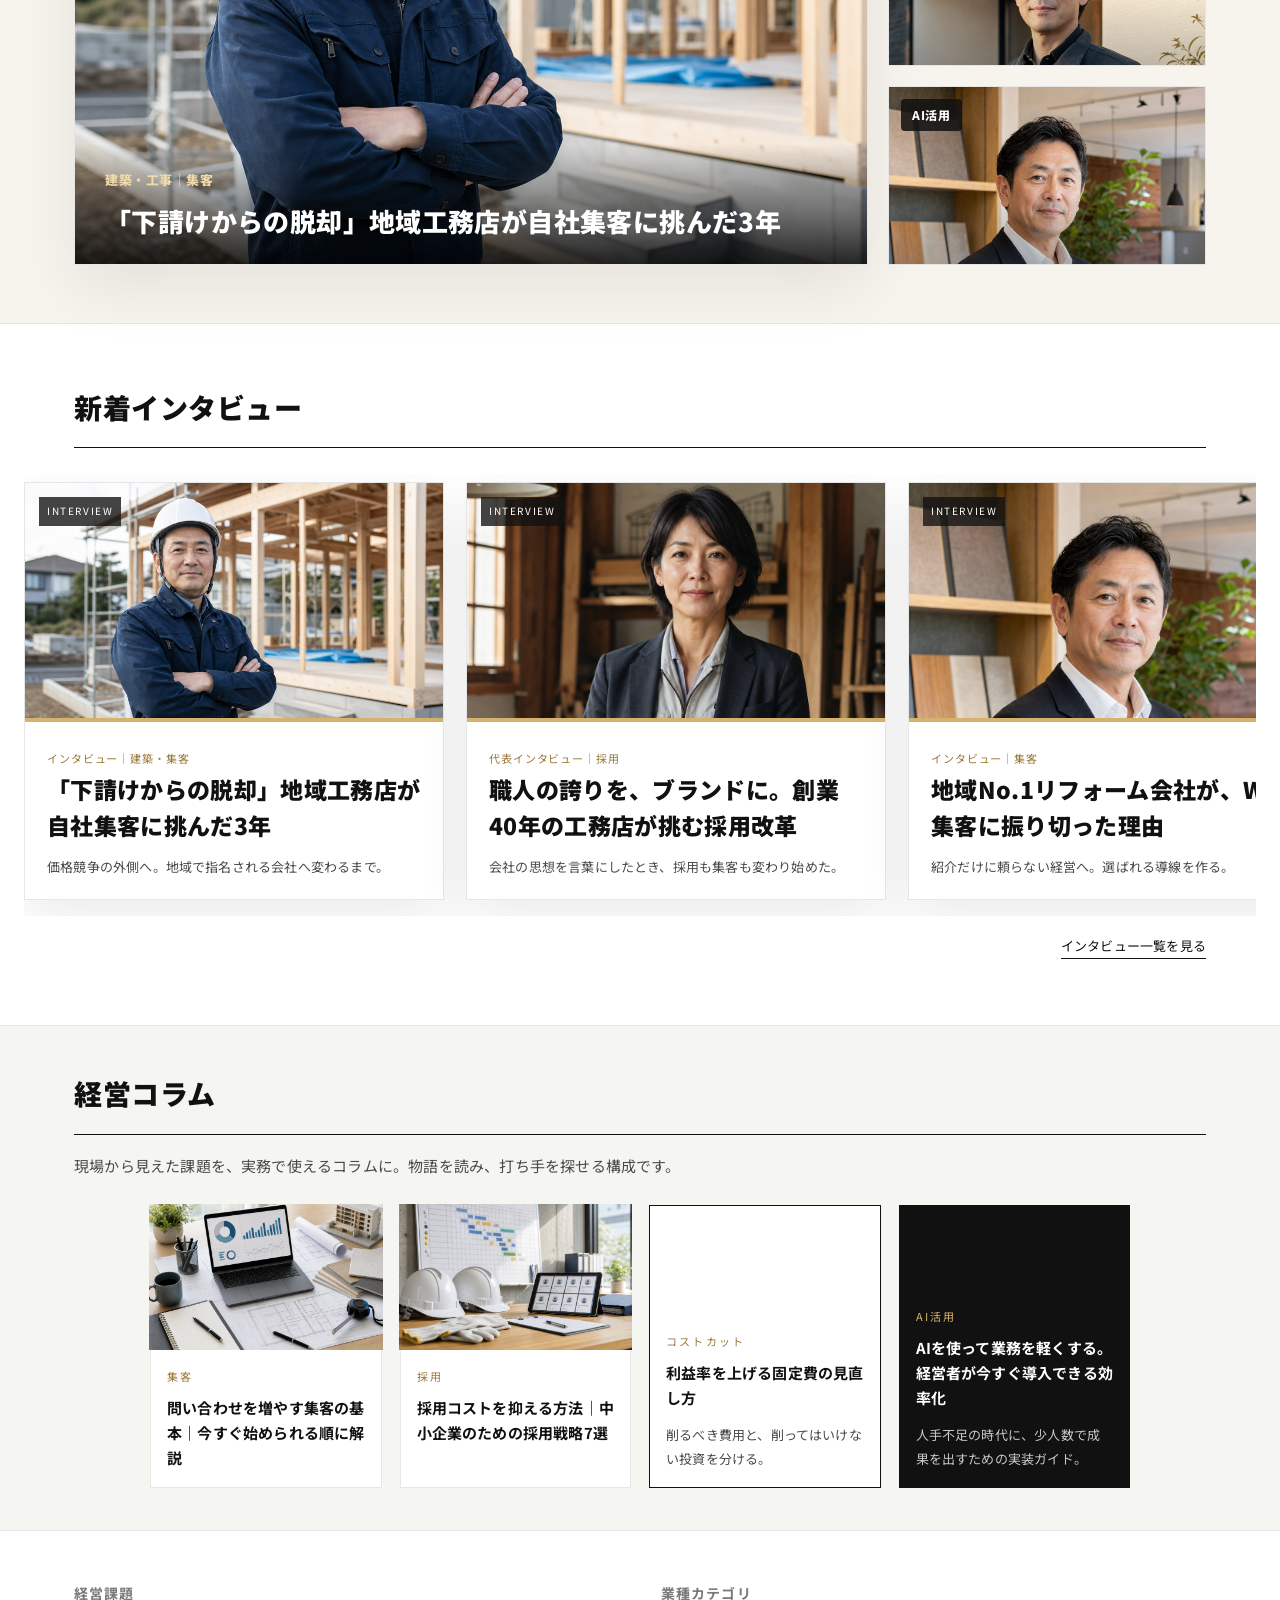
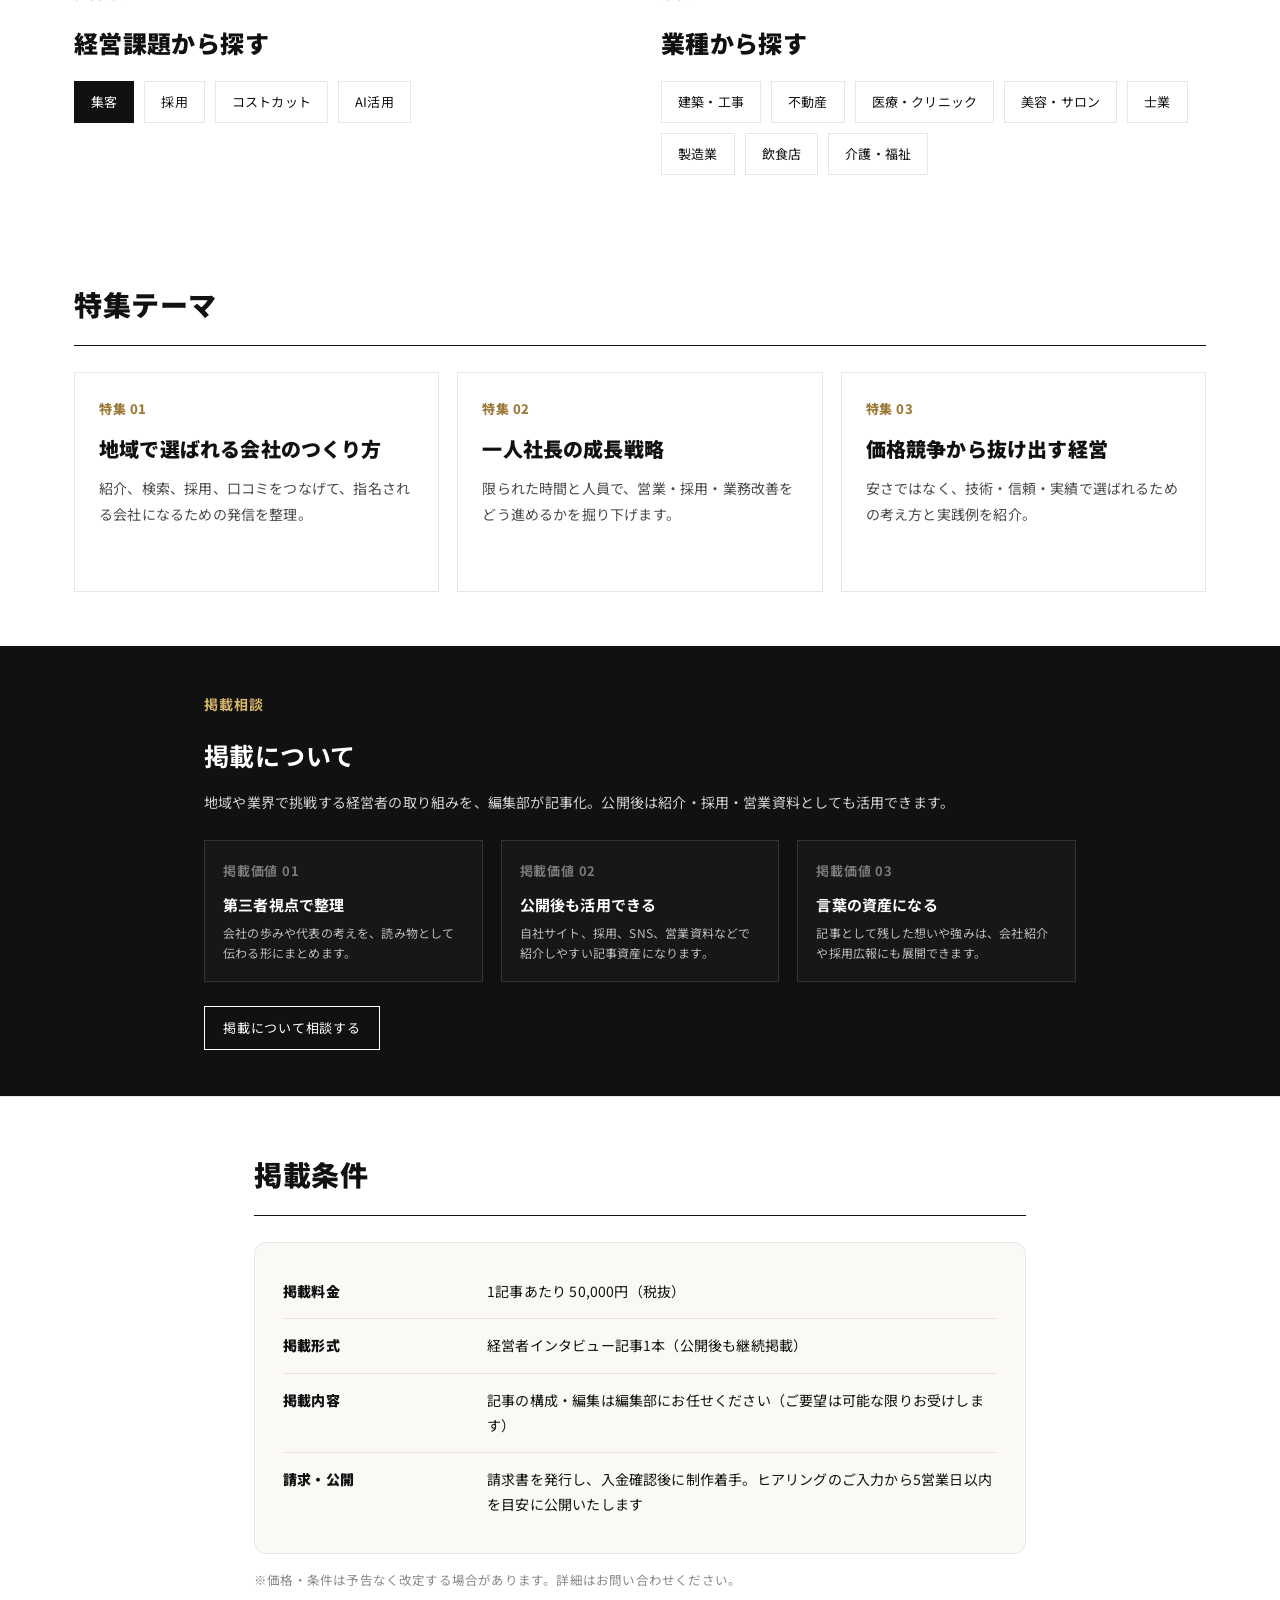
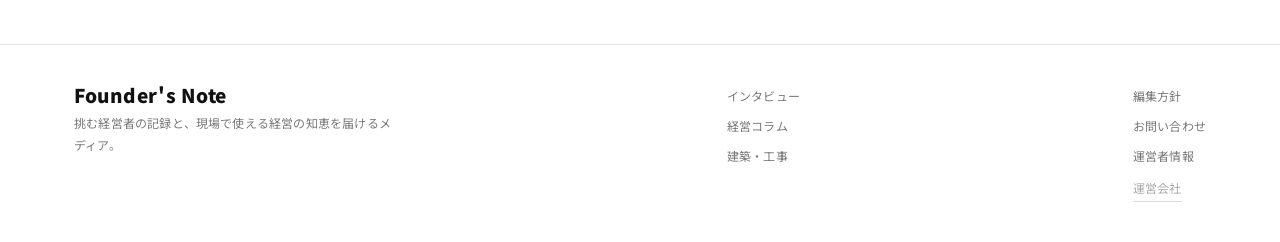
==== commit cf91db3c: "ヒーロー: 横並びのまま画像を1.25倍（651px・見出し38pxで2行・はみ出しなし） Co-Authored-By: Claude Opus 4.8 <noreply@anthropic.com" ====
--- a/index.html
+++ b/index.html
@@ -16,8 +16,8 @@
 .hero-visual{min-height:0;aspect-ratio:2/1}
 .hero-visual img{min-height:0;object-position:center center}
 .mag-hero h1{font-weight:900;letter-spacing:.01em;word-break:keep-all;overflow-wrap:normal;line-break:strict}
-@media(min-width:1081px){.mag-hero-grid{grid-template-columns:1.05fr .95fr;gap:38px;align-items:center}.mag-hero h1{font-size:50px}}
-@media(max-width:1080px){.mag-hero-grid{grid-template-columns:1fr}.mag-hero h1{font-size:50px}}
+@media(min-width:1081px){.mag-hero-grid{grid-template-columns:.81fr 1.19fr;gap:38px;align-items:center}.mag-hero h1{font-size:38px}}
+@media(max-width:1080px){.mag-hero-grid{grid-template-columns:1fr}.mag-hero h1{font-size:46px}}
 @media(max-width:520px){.mag-hero h1{font-size:30px;max-width:none}}
 .mag-hero-copy p{font-size:16px;line-height:1.9;max-width:540px}
 .hero-quote{font-weight:700;font-size:20px}
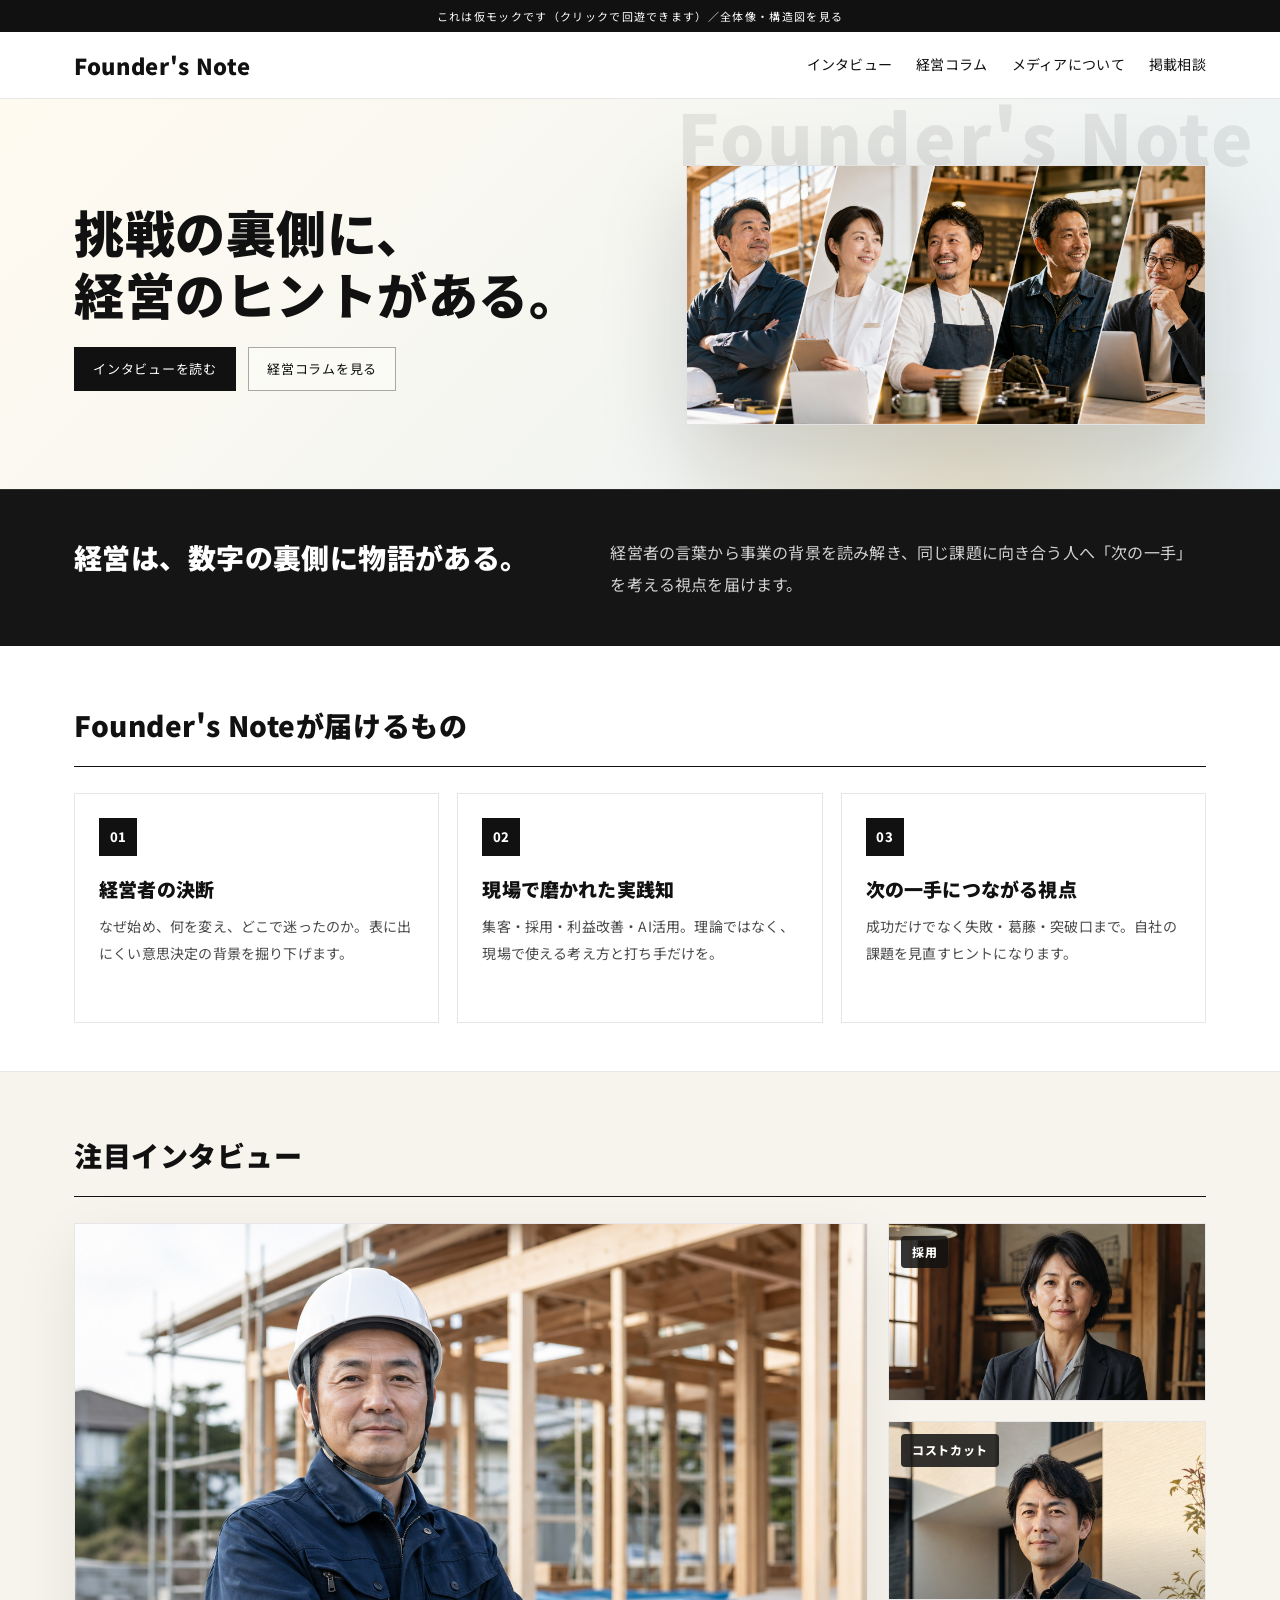
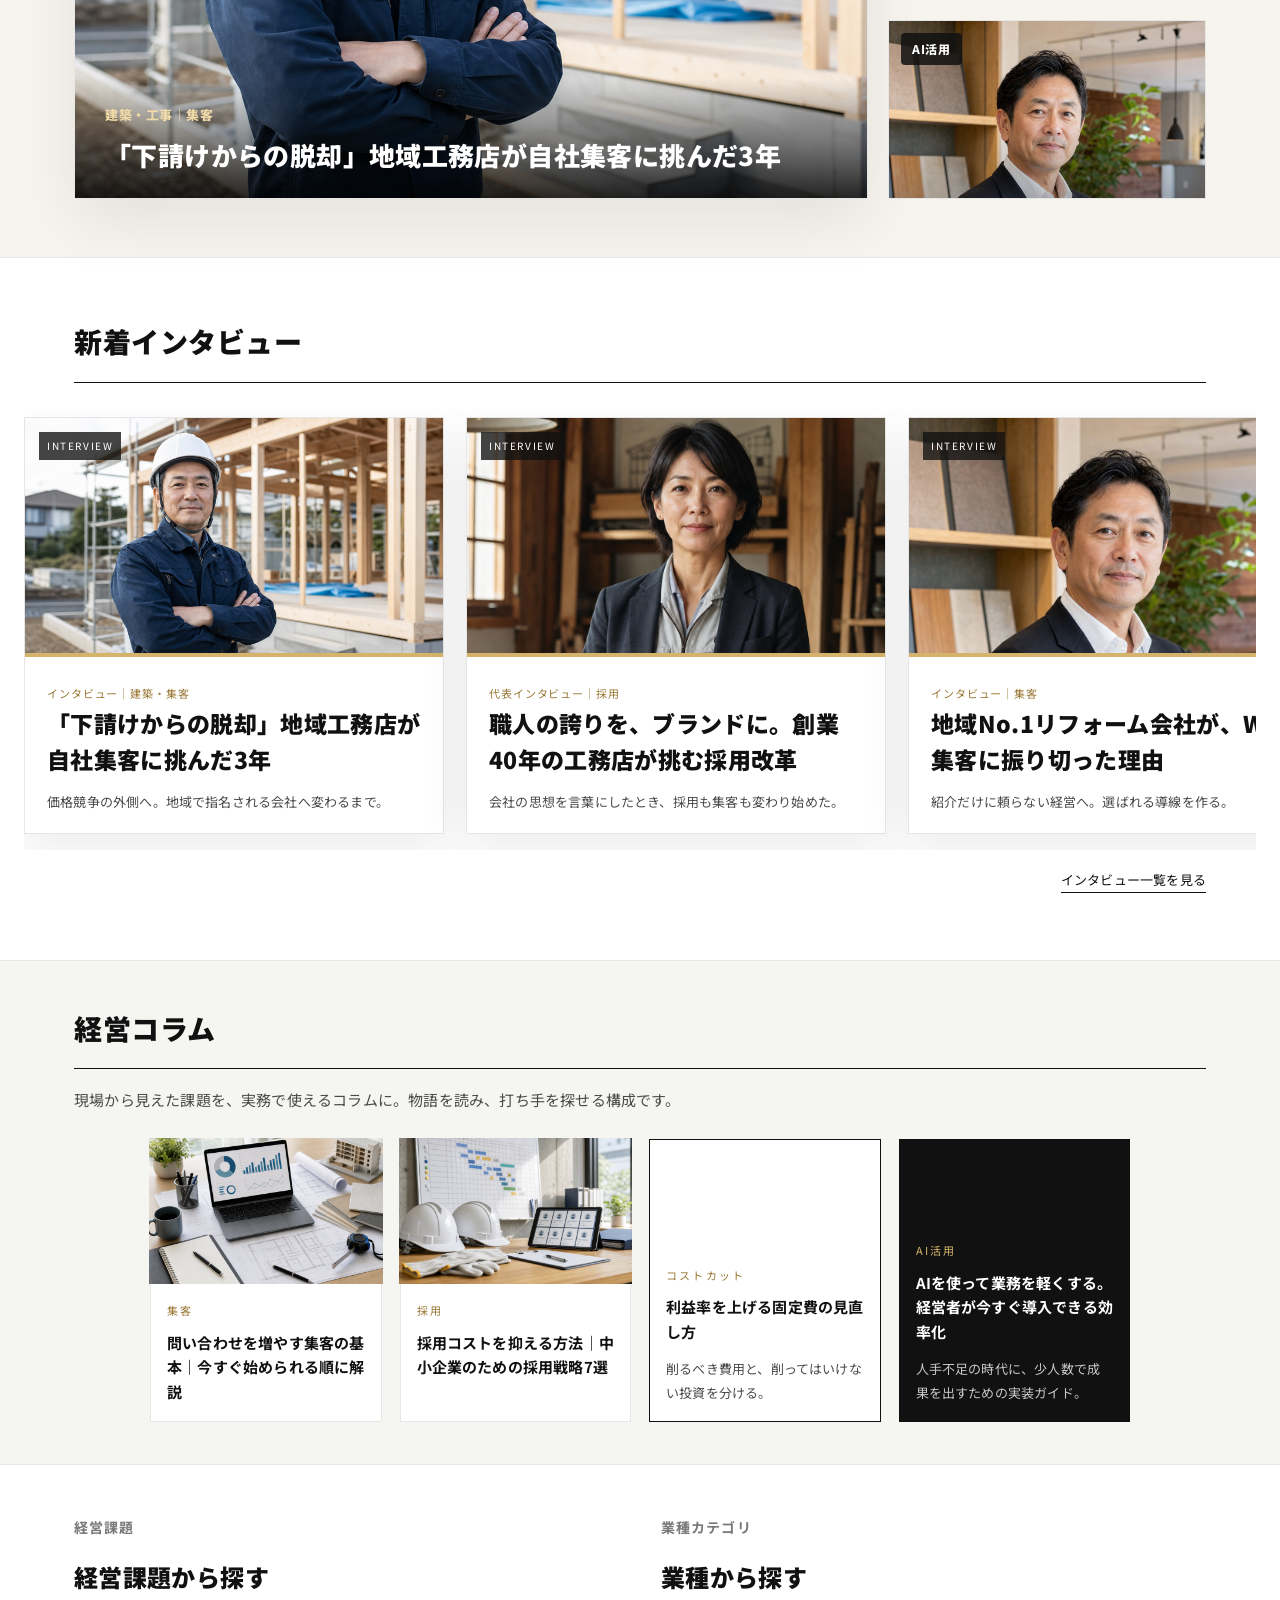
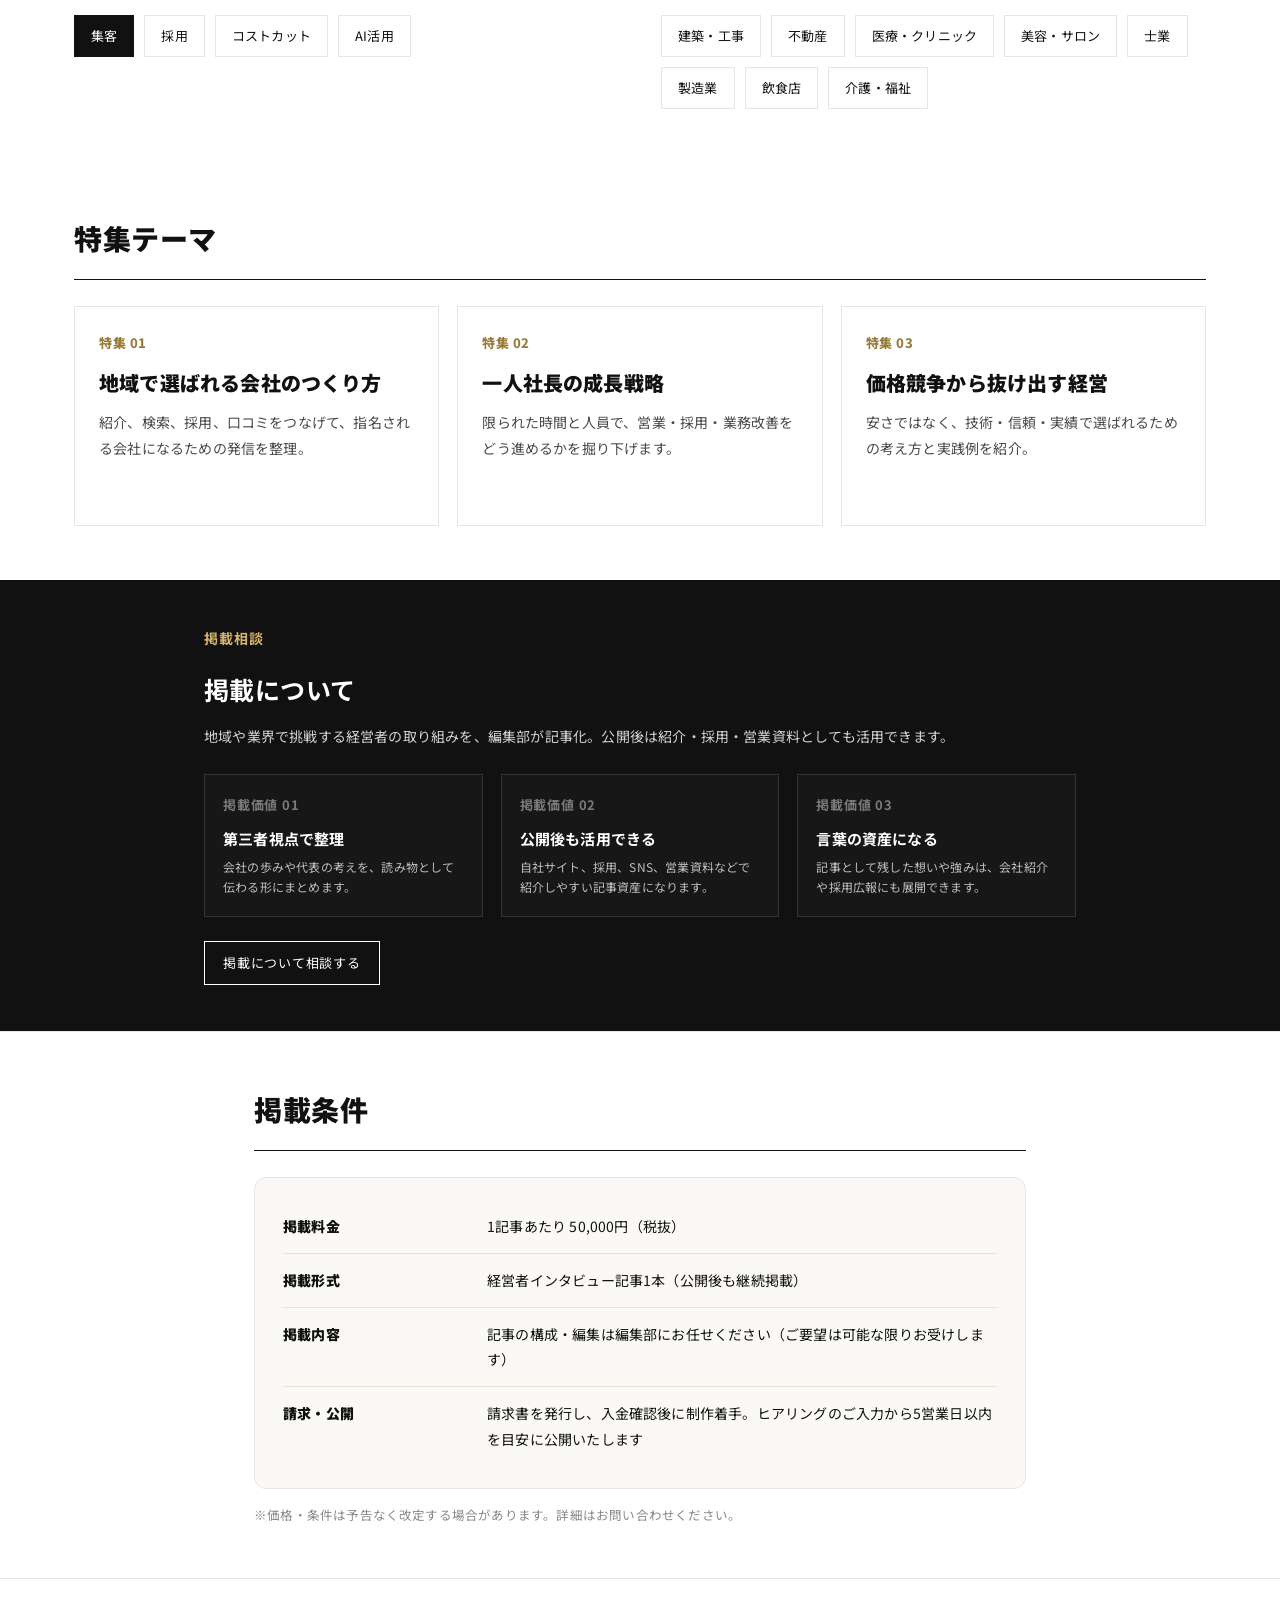
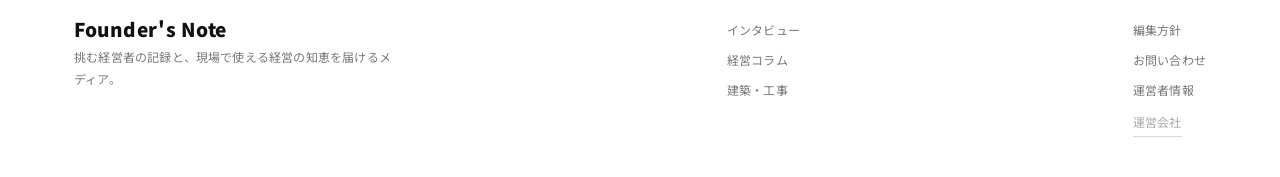
==== commit 95a1f2ae: "ヒーロー: 見出しを1.3倍(50px)に拡大（横並び維持・2行・はみ出しなし／画像は標準520px） Co-Authored-By: Claude Opus 4.8 <noreply@anthrop" ====
--- a/index.html
+++ b/index.html
@@ -16,8 +16,8 @@
 .hero-visual{min-height:0;aspect-ratio:2/1}
 .hero-visual img{min-height:0;object-position:center center}
 .mag-hero h1{font-weight:900;letter-spacing:.01em;word-break:keep-all;overflow-wrap:normal;line-break:strict}
-@media(min-width:1081px){.mag-hero-grid{grid-template-columns:.81fr 1.19fr;gap:38px;align-items:center}.mag-hero h1{font-size:38px}}
-@media(max-width:1080px){.mag-hero-grid{grid-template-columns:1fr}.mag-hero h1{font-size:46px}}
+@media(min-width:1081px){.mag-hero-grid{grid-template-columns:1.05fr .95fr;gap:38px;align-items:center}.mag-hero h1{font-size:50px}}
+@media(max-width:1080px){.mag-hero-grid{grid-template-columns:1fr}.mag-hero h1{font-size:50px}}
 @media(max-width:520px){.mag-hero h1{font-size:30px;max-width:none}}
 .mag-hero-copy p{font-size:16px;line-height:1.9;max-width:540px}
 .hero-quote{font-weight:700;font-size:20px}
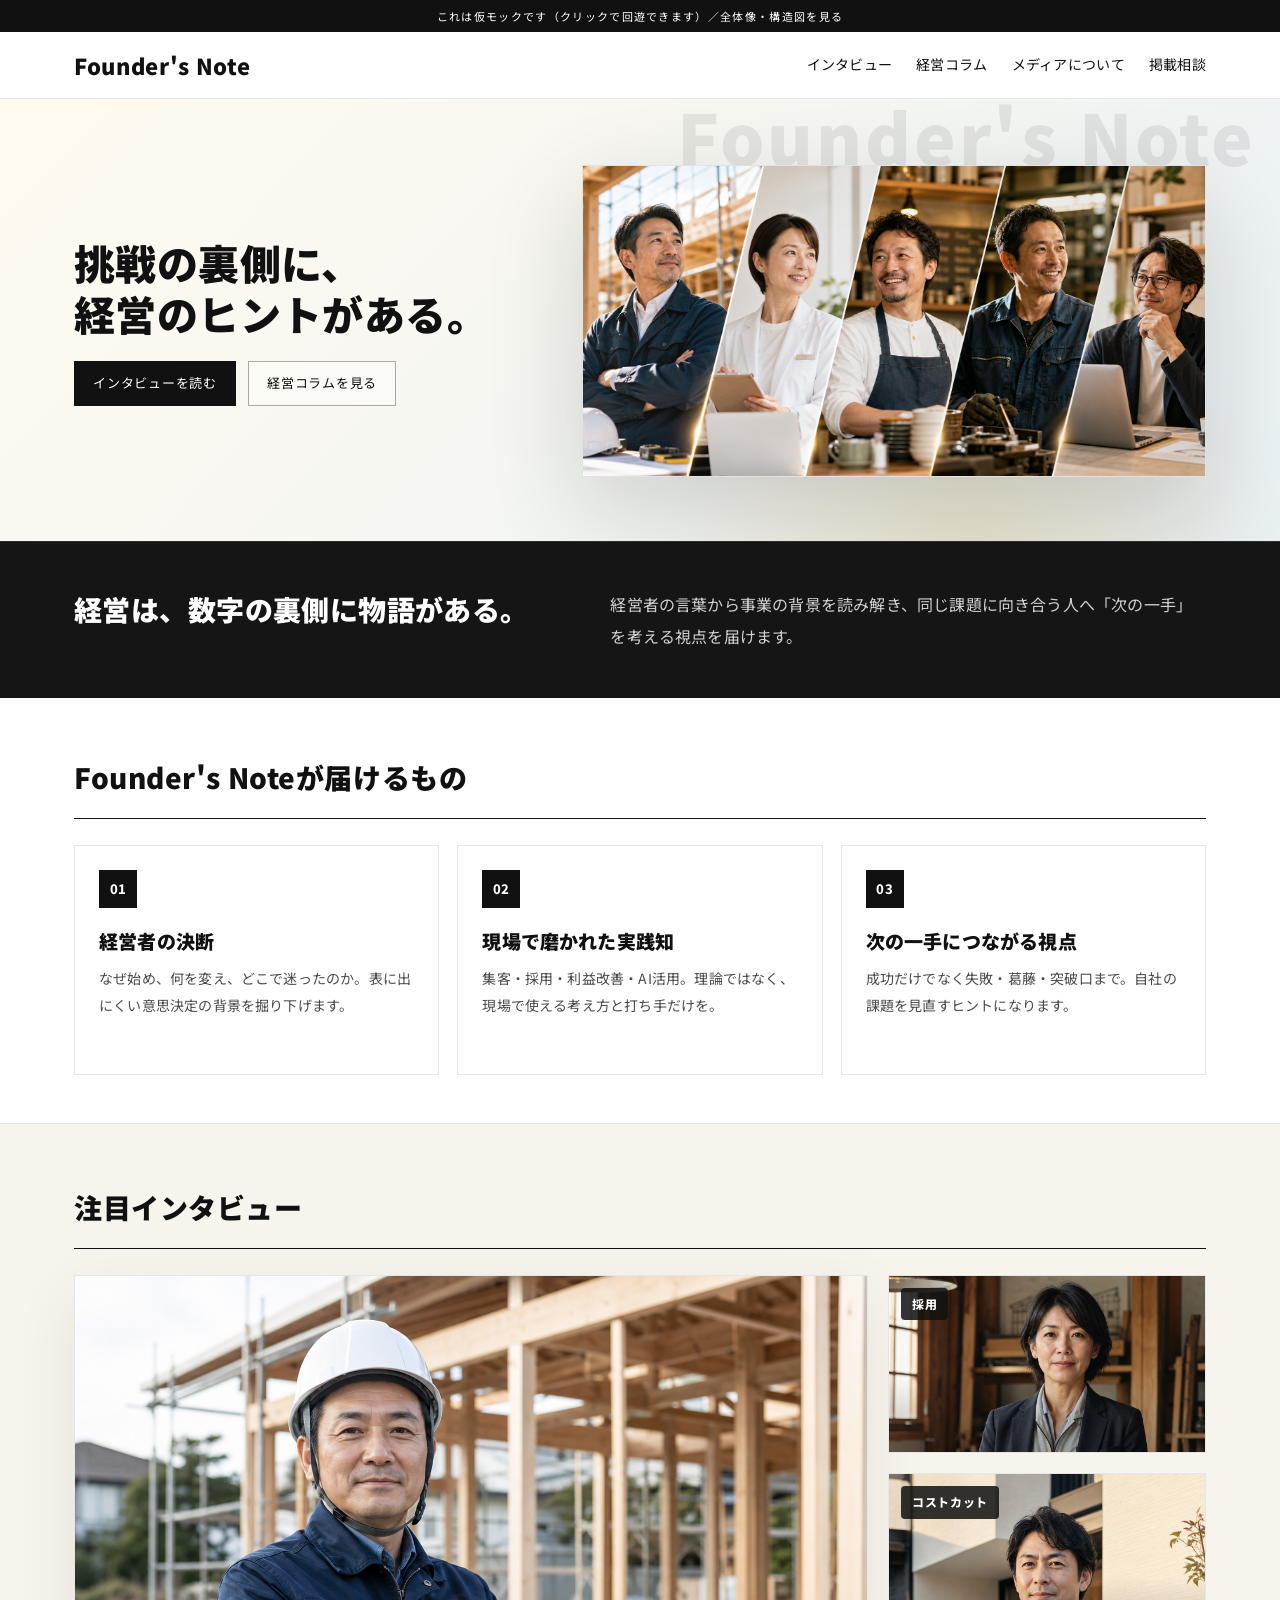
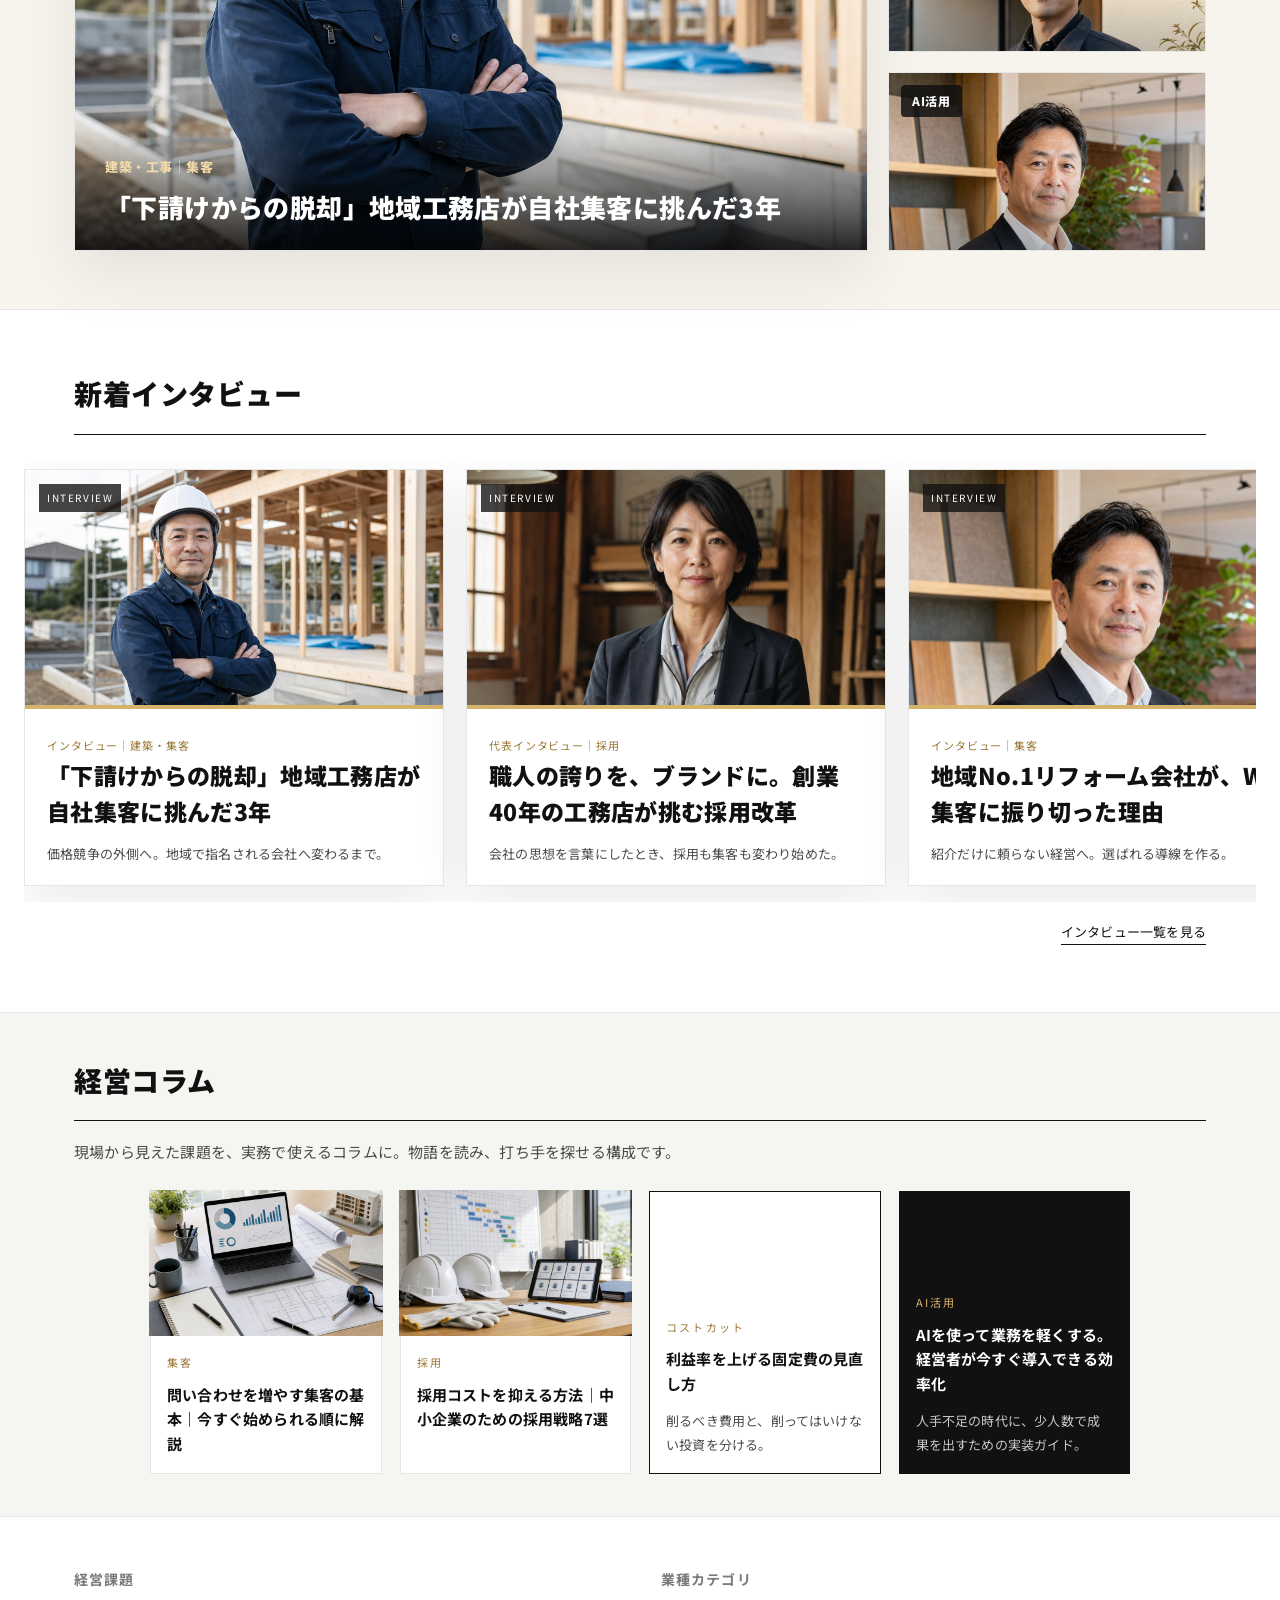
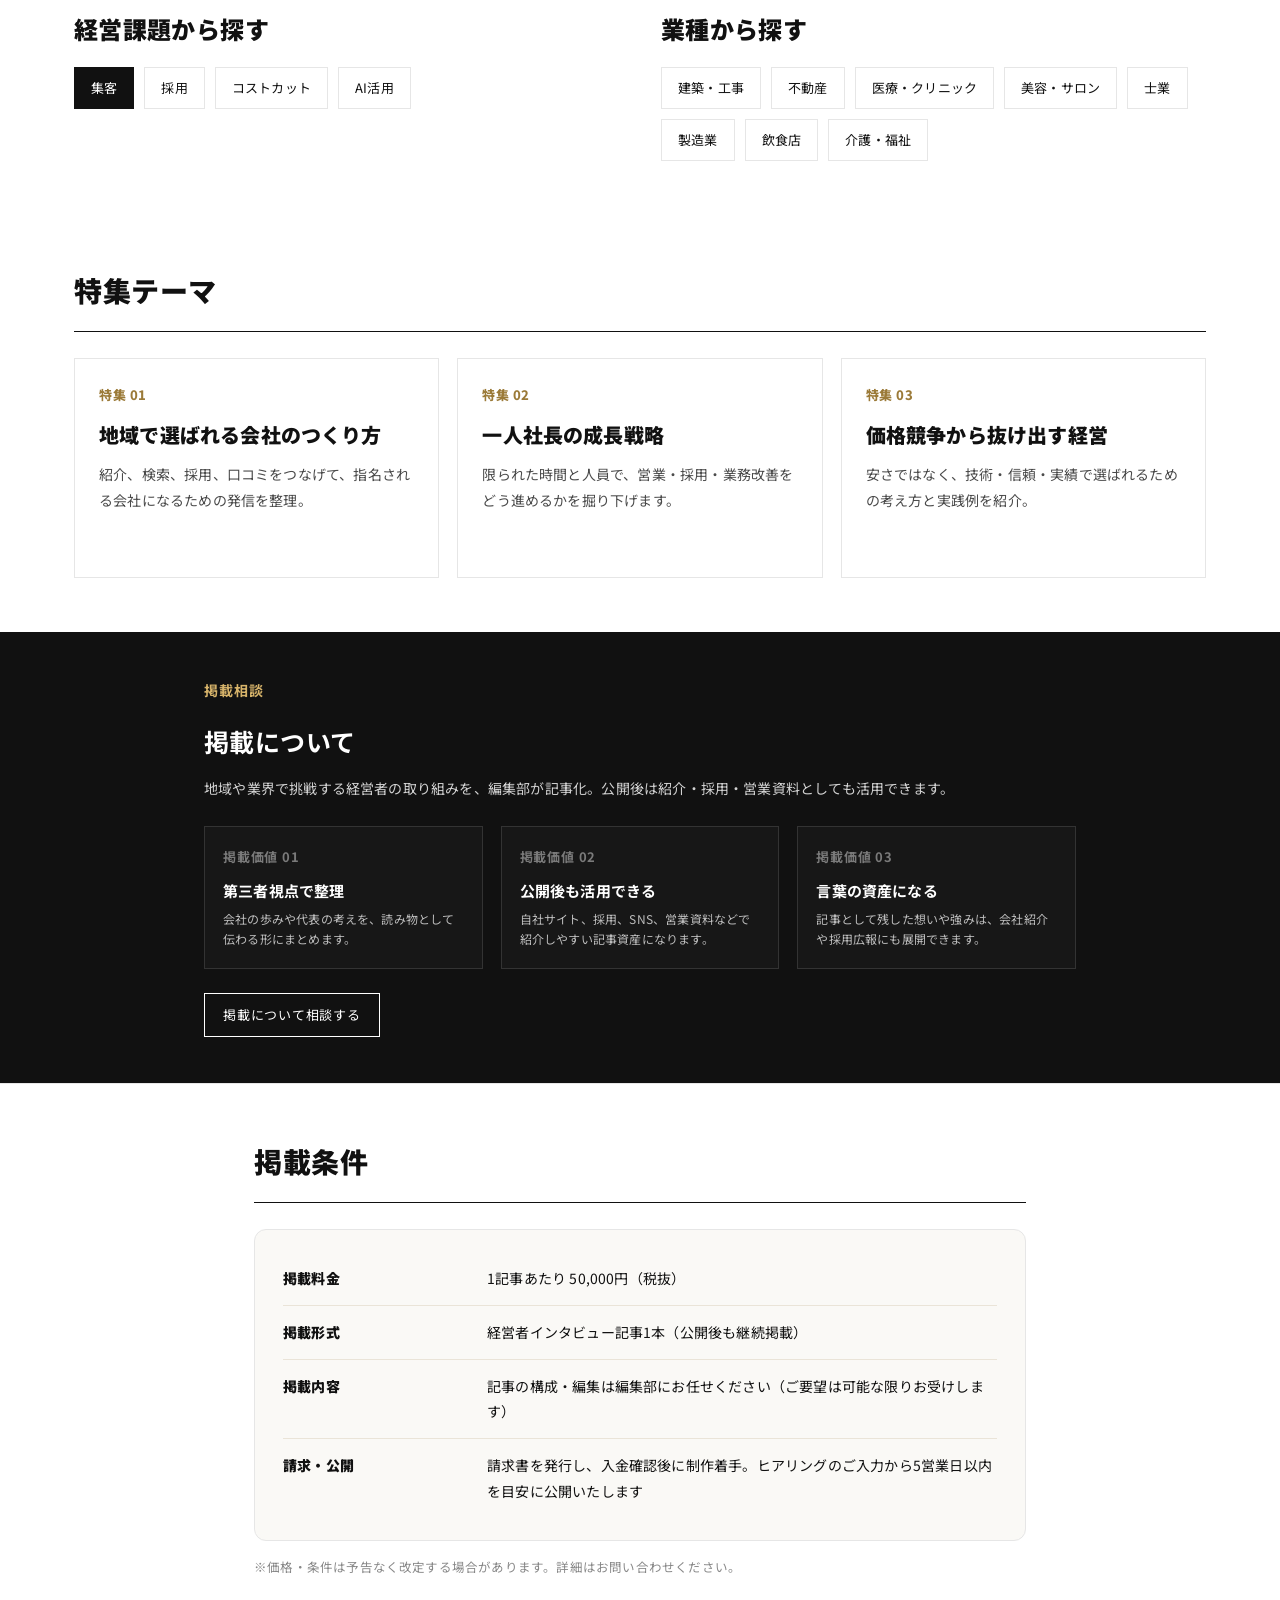
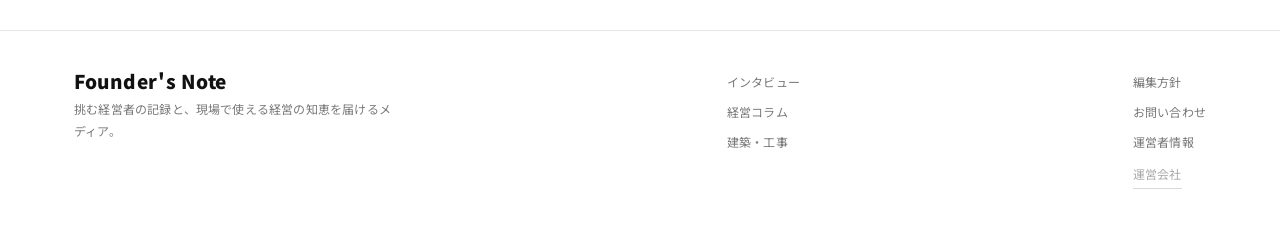
==== commit 75a6b3a3: "ヒーロー: 横並びのまま画像を1.2倍（624px・見出し41pxで2行・はみ出しなし） Co-Authored-By: Claude Opus 4.8 <noreply@anthropic.com>" ====
--- a/index.html
+++ b/index.html
@@ -16,7 +16,7 @@
 .hero-visual{min-height:0;aspect-ratio:2/1}
 .hero-visual img{min-height:0;object-position:center center}
 .mag-hero h1{font-weight:900;letter-spacing:.01em;word-break:keep-all;overflow-wrap:normal;line-break:strict}
-@media(min-width:1081px){.mag-hero-grid{grid-template-columns:1.05fr .95fr;gap:38px;align-items:center}.mag-hero h1{font-size:50px}}
+@media(min-width:1081px){.mag-hero-grid{grid-template-columns:.86fr 1.14fr;gap:38px;align-items:center}.mag-hero h1{font-size:41px}}
 @media(max-width:1080px){.mag-hero-grid{grid-template-columns:1fr}.mag-hero h1{font-size:50px}}
 @media(max-width:520px){.mag-hero h1{font-size:30px;max-width:none}}
 .mag-hero-copy p{font-size:16px;line-height:1.9;max-width:540px}
